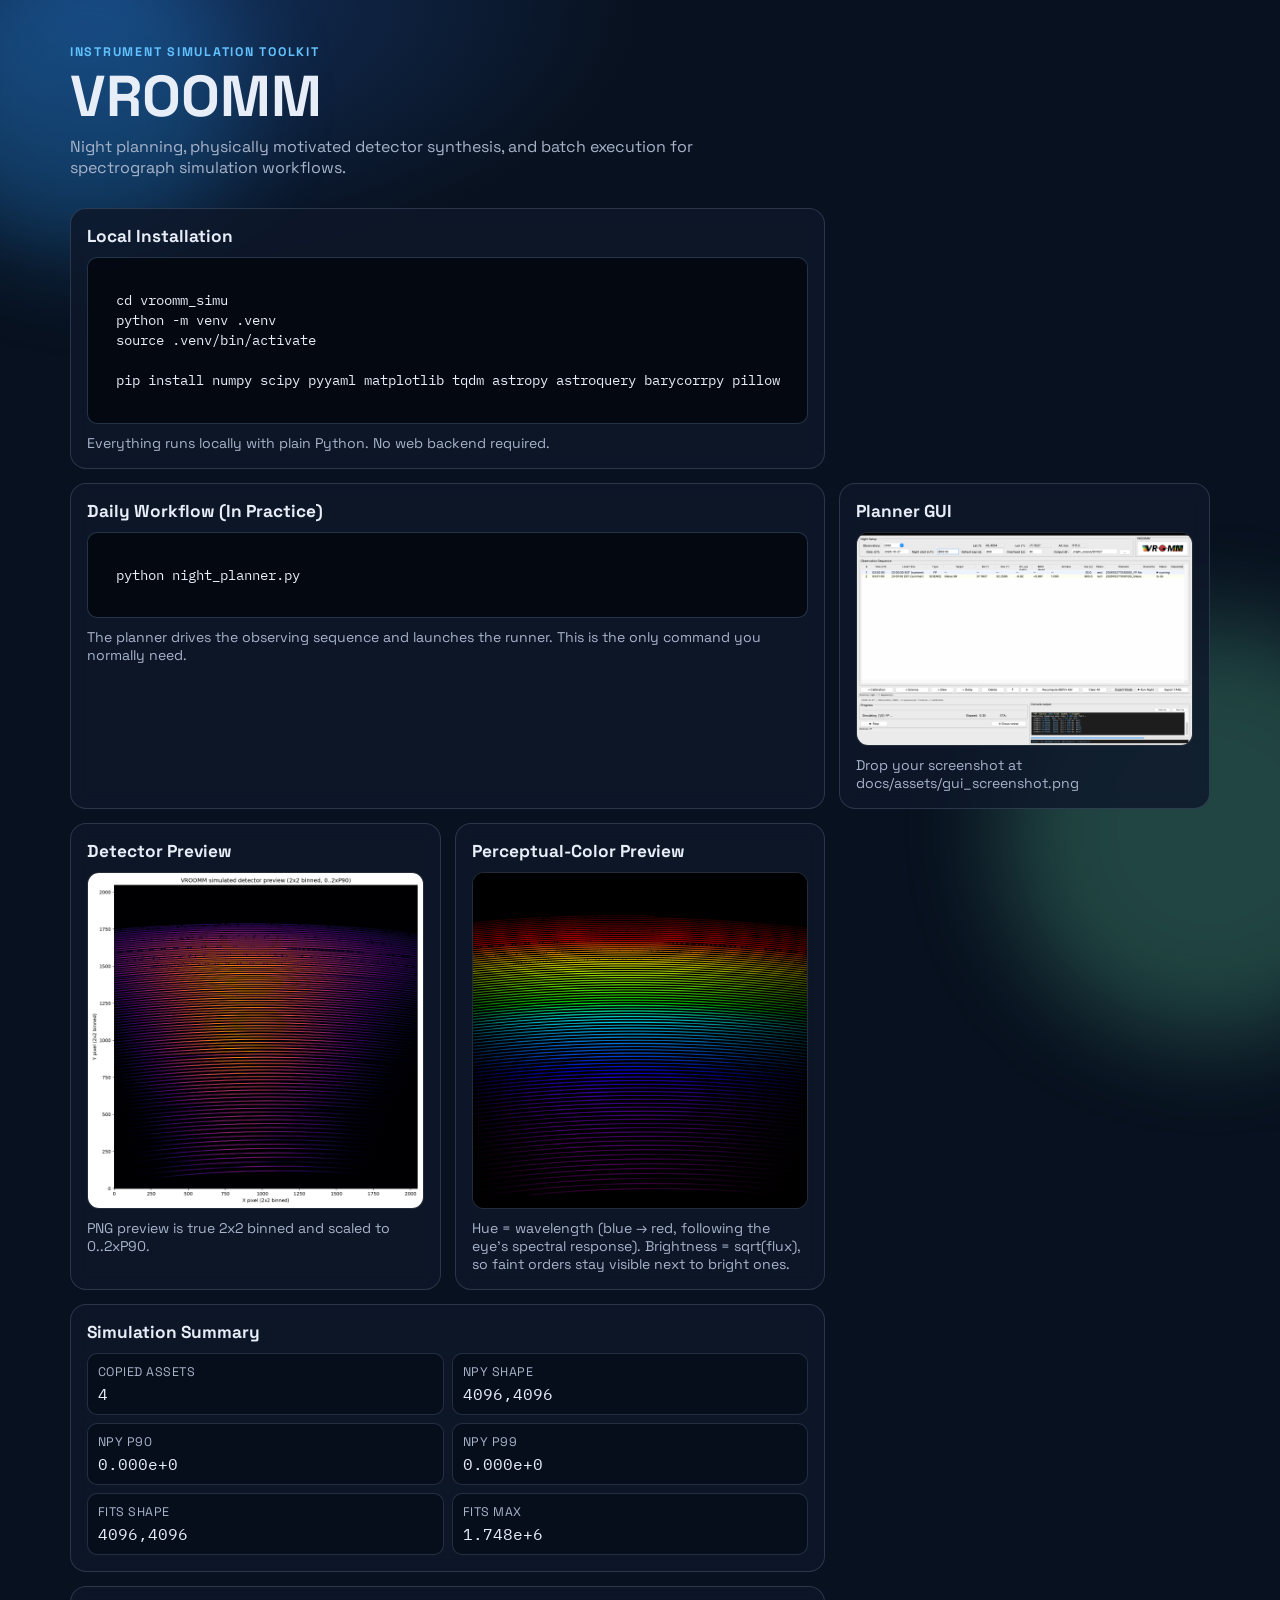
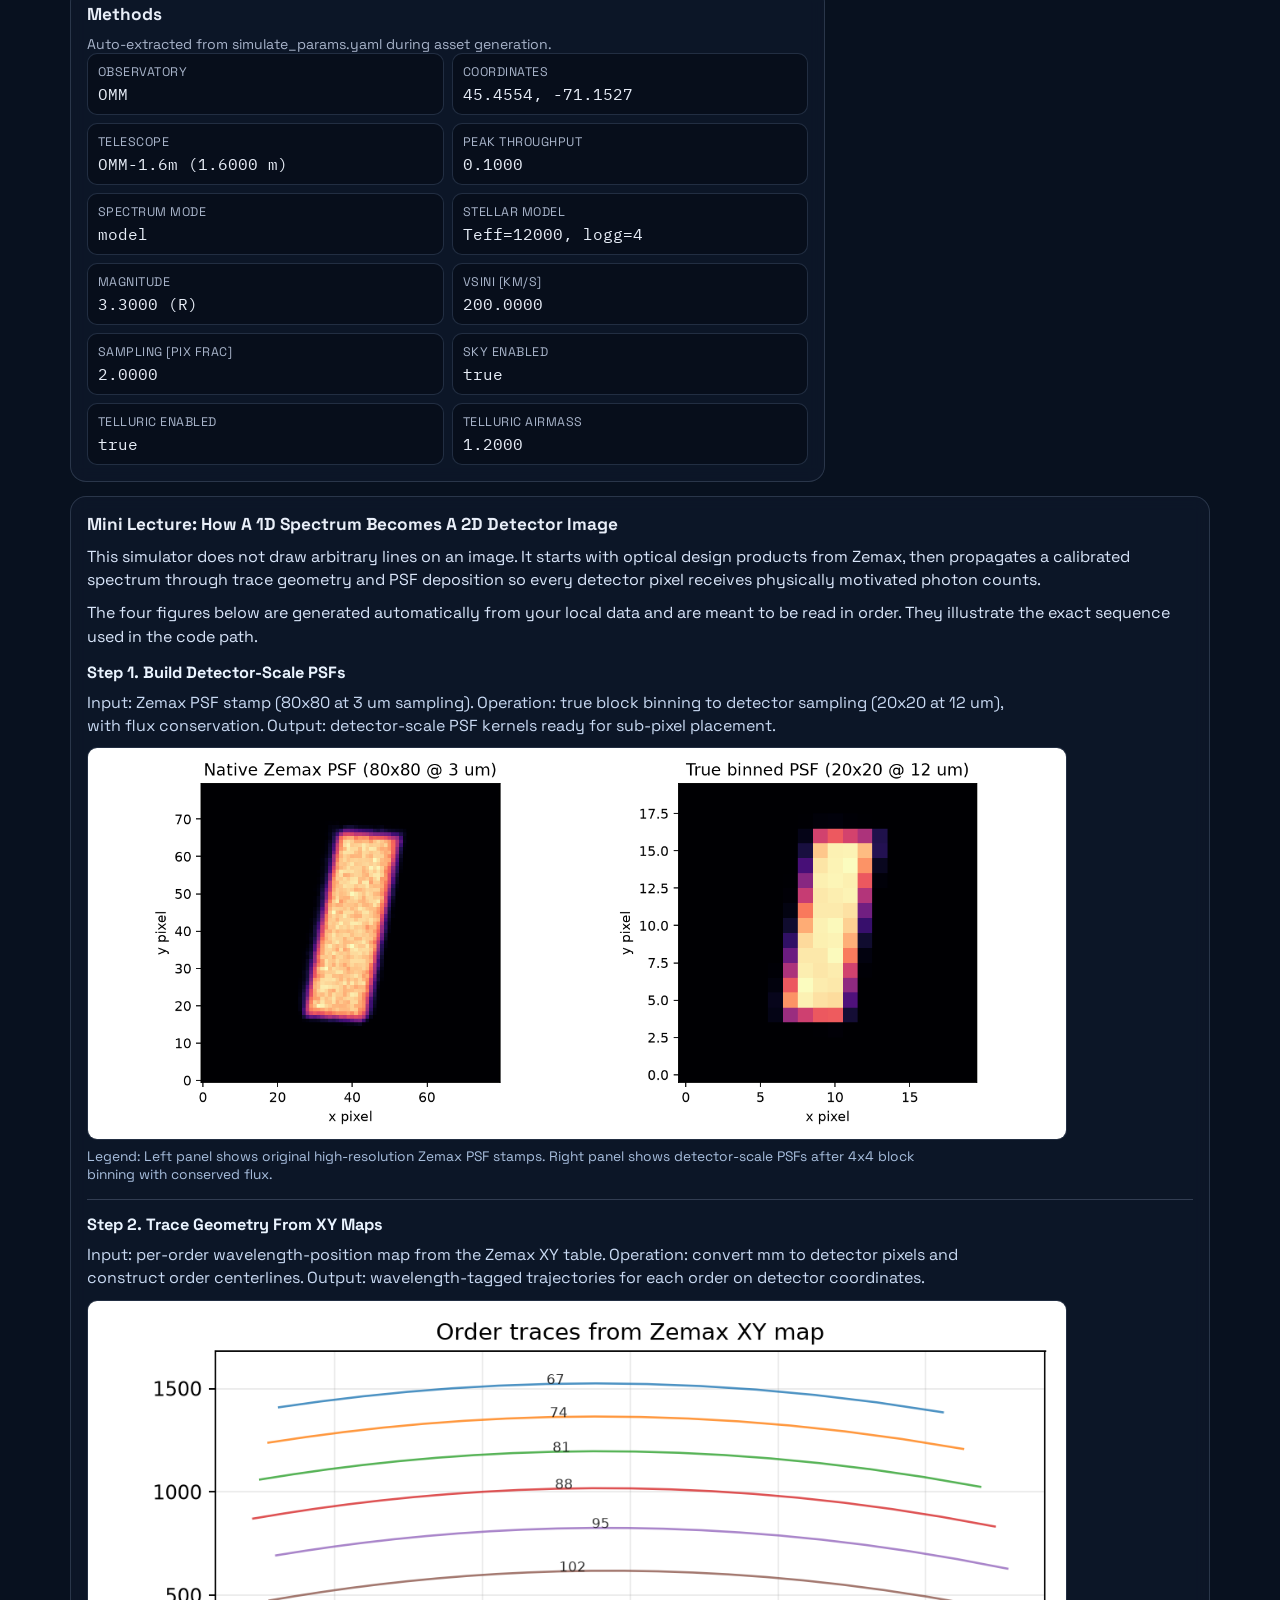
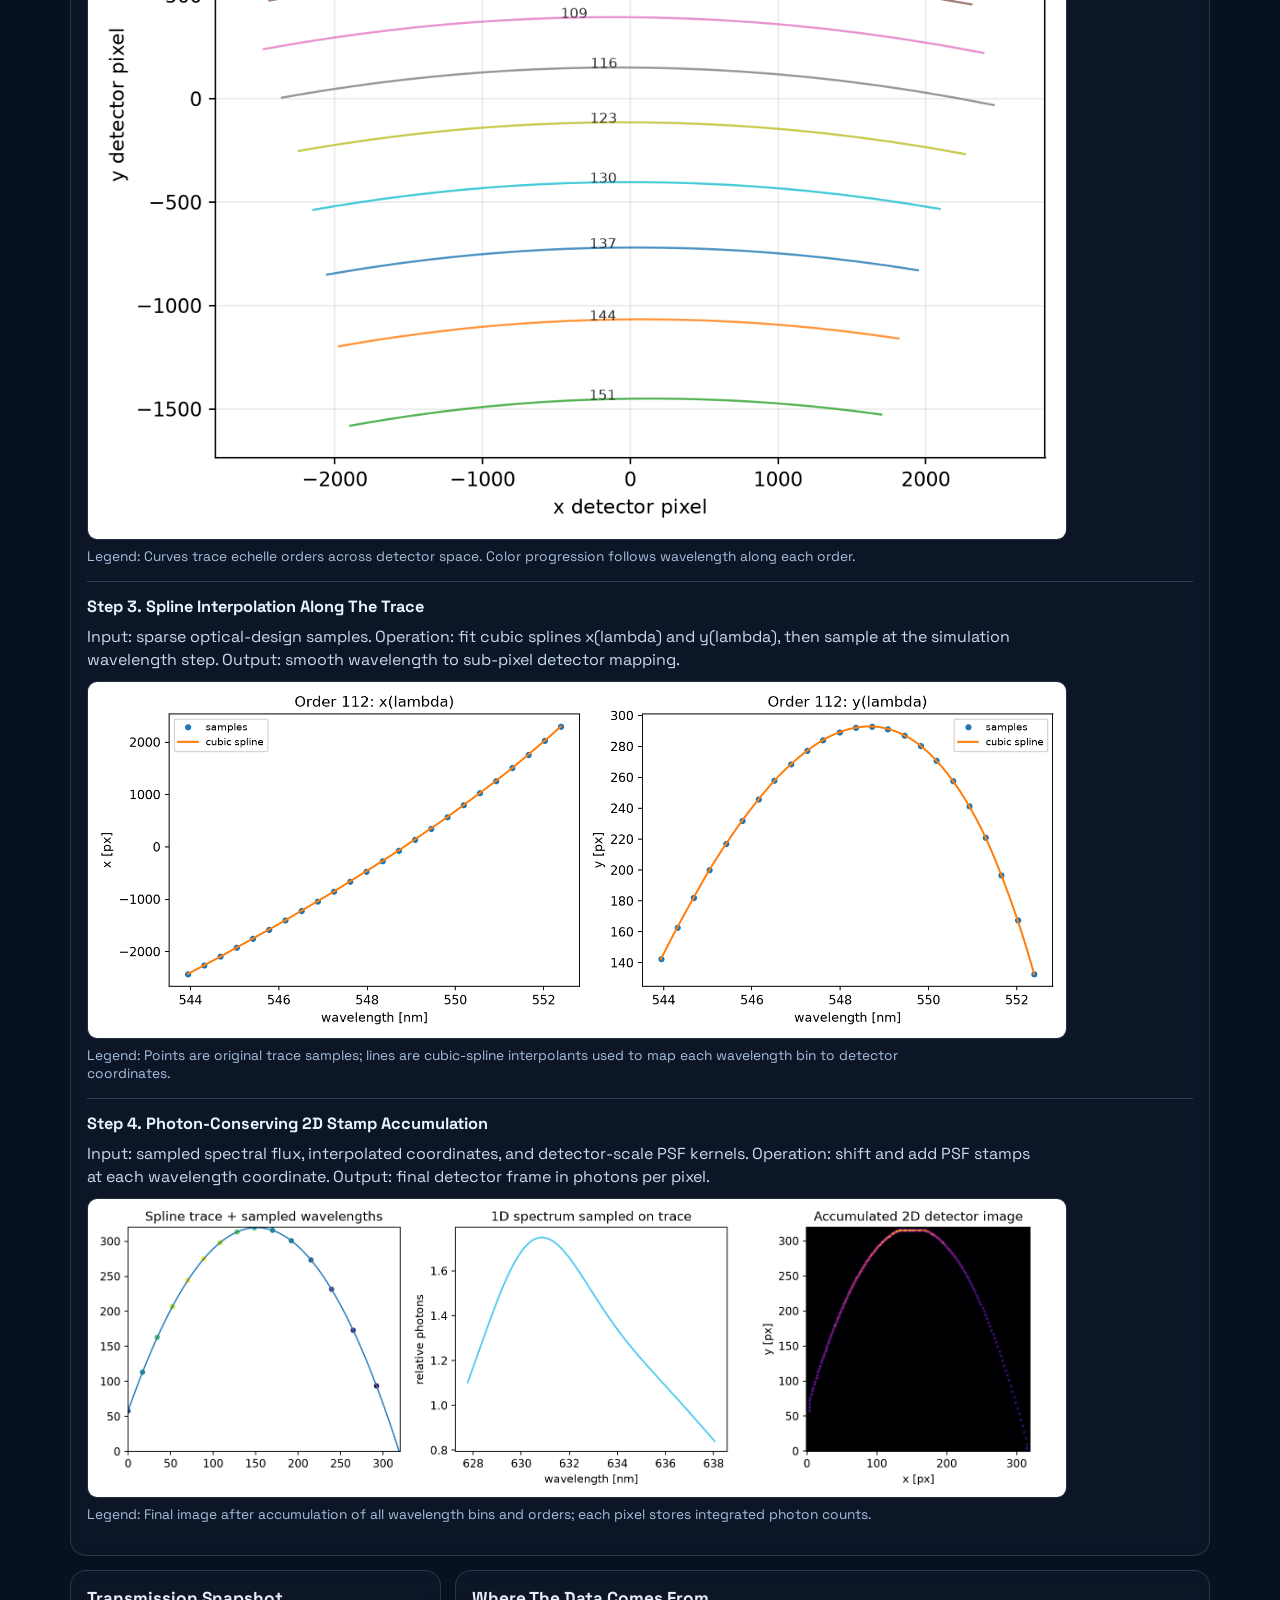
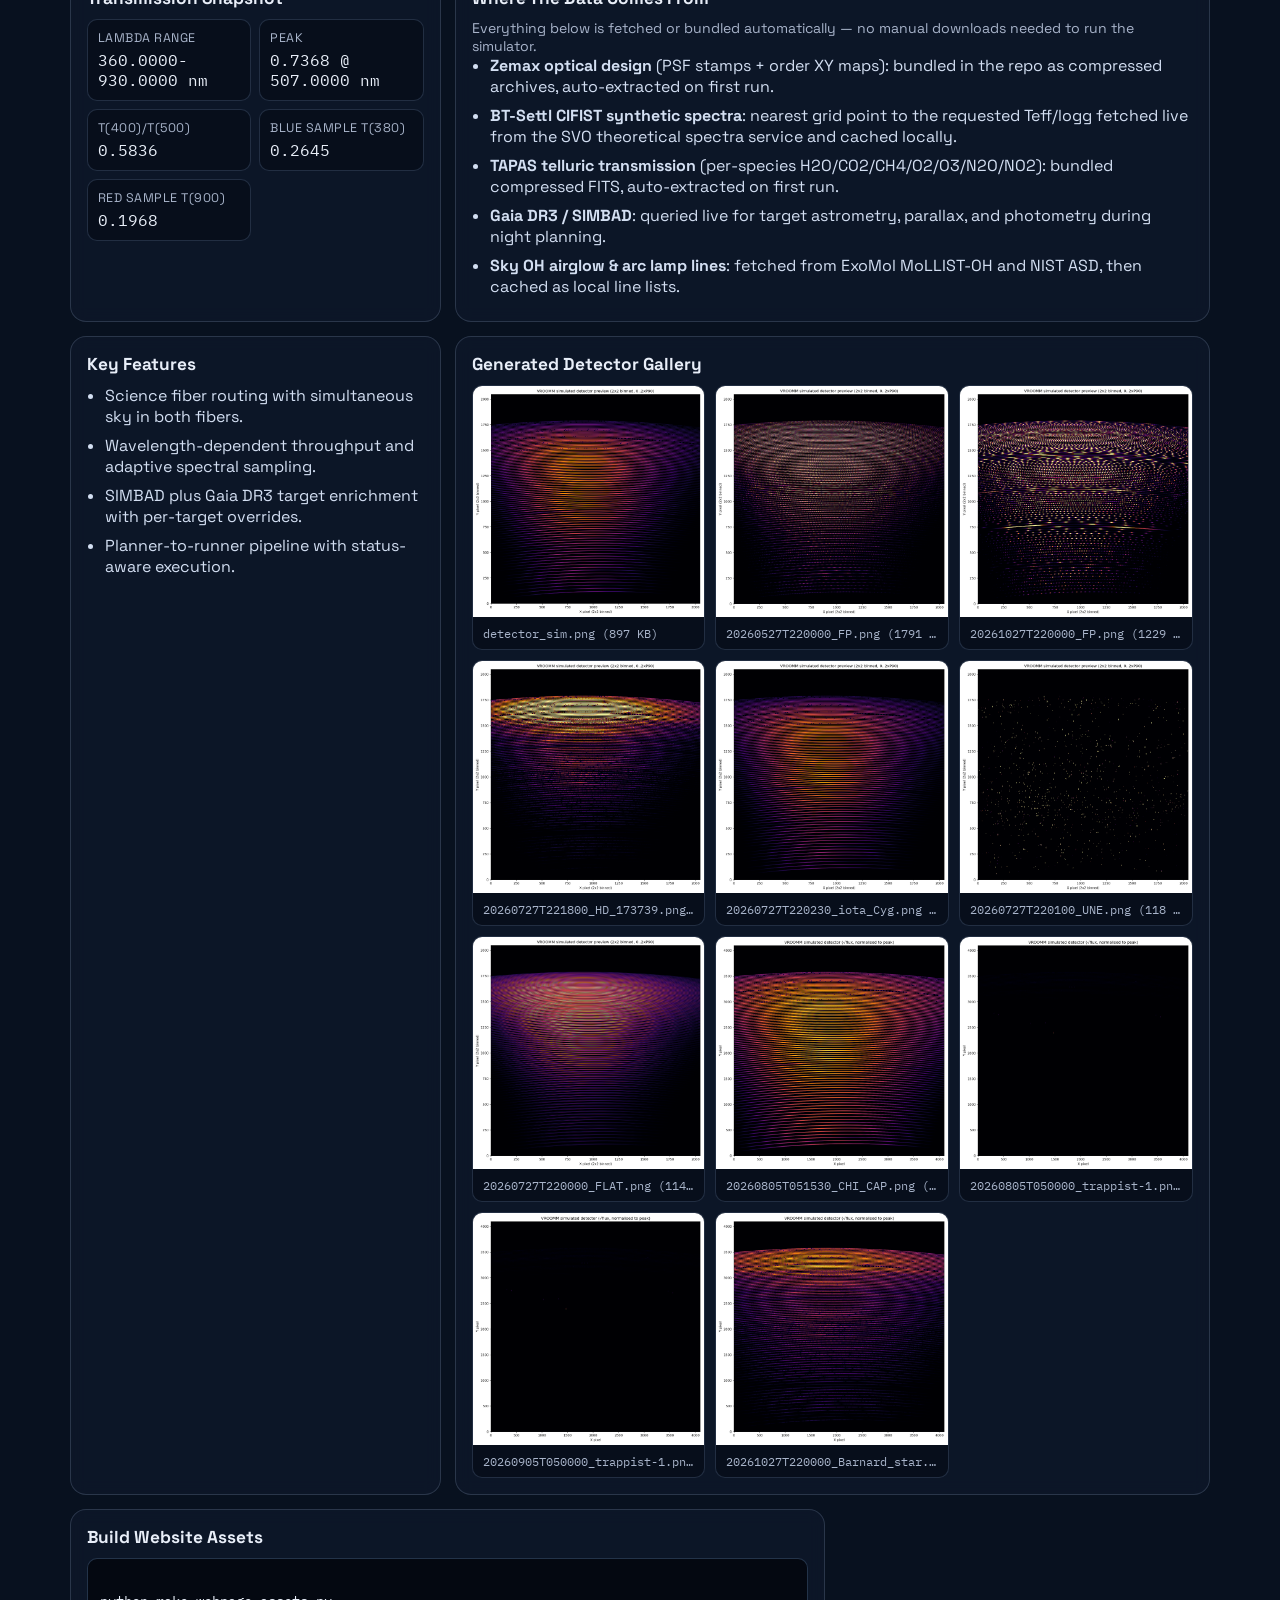
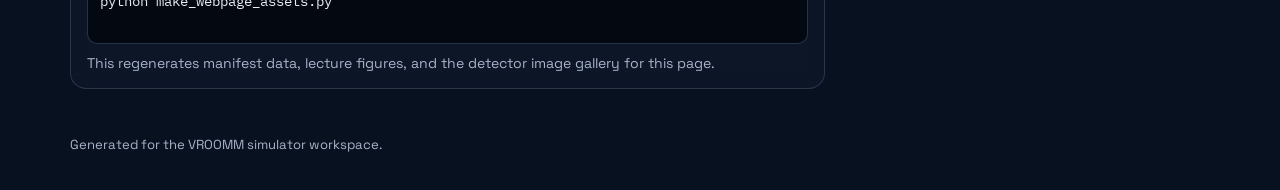
==== index.html @ 5b1d6315 "Build and publish the VROOMM website: color preview, data sources, cleanup - Add a "Perceptual-Color" ====
<!doctype html>
<html lang="en">
<head>
  <meta charset="utf-8" />
  <meta name="viewport" content="width=device-width, initial-scale=1" />
  <title>VROOMM Simulator Documentation</title>
  <link rel="preconnect" href="https://fonts.googleapis.com">
  <link rel="preconnect" href="https://fonts.gstatic.com" crossorigin>
  <link href="https://fonts.googleapis.com/css2?family=Space+Grotesk:wght@400;500;700&family=IBM+Plex+Mono:wght@400;500&display=swap" rel="stylesheet">
  <link rel="stylesheet" href="styles.css" />
</head>
<body>
  <div class="bg-orb orb-a"></div>
  <div class="bg-orb orb-b"></div>

  <header class="hero">
    <p class="eyebrow">Instrument Simulation Toolkit</p>
    <h1>VROOMM</h1>
    <p class="subtitle">Night planning, physically motivated detector synthesis, and batch execution for spectrograph simulation workflows.</p>
  </header>

  <main class="layout">
    <section class="card span-2">
    <h2>Local Installation</h2>
      <div class="codeblock">
  cd vroomm_simu
  python -m venv .venv
  source .venv/bin/activate

  pip install numpy scipy pyyaml matplotlib tqdm astropy astroquery barycorrpy pillow
      </div>
    <p class="hint">Everything runs locally with plain Python. No web backend required.</p>
      </section>

      <section class="card span-2">
    <h2>Daily Workflow (In Practice)</h2>
    <div class="codeblock">
  python night_planner.py
    </div>
    <p class="hint">The planner drives the observing sequence and launches the runner. This is the only command you normally need.</p>
    </section>

    <section class="card">
      <h2>Planner GUI</h2>
      <div class="image-frame">
        <img id="guiShot" src="assets/gui_screenshot.png" alt="Night planner screenshot" />
      </div>
      <p id="guiShotHint" class="hint">Drop your screenshot at docs/assets/gui_screenshot.png</p>
    </section>

    <section class="card">
      <h2>Detector Preview</h2>
      <div class="image-frame">
        <img id="detectorPreview" src="assets/detector_sim.png" alt="Detector preview" />
      </div>
      <p class="hint">PNG preview is true 2x2 binned and scaled to 0..2xP90.</p>
    </section>

    <section class="card">
      <h2>Perceptual-Color Preview</h2>
      <div class="image-frame">
        <img id="detectorColorPreview" src="assets/detector_sim.jpg" alt="Perceptual-color detector preview" />
      </div>
      <p class="hint">Hue = wavelength (blue &rarr; red, following the eye's spectral response). Brightness = sqrt(flux), so faint orders stay visible next to bright ones.</p>
    </section>

    <section class="card span-2">
      <h2>Simulation Summary</h2>
      <div id="statsGrid" class="stats-grid"></div>
    </section>

    <section class="card span-2">
      <h2>Methods</h2>
      <p class="hint">Auto-extracted from simulate_params.yaml during asset generation.</p>
      <div id="methodsGrid" class="stats-grid"></div>
    </section>

    <section class="card span-3">
      <h2>Mini Lecture: How A 1D Spectrum Becomes A 2D Detector Image</h2>
      <div class="lecture">
        <p>
          This simulator does not draw arbitrary lines on an image. It starts with optical design products from Zemax,
          then propagates a calibrated spectrum through trace geometry and PSF deposition so every detector pixel receives
          physically motivated photon counts.
        </p>
        <p>
          The four figures below are generated automatically from your local data and are meant to be read in order.
          They illustrate the exact sequence used in the code path.
        </p>
      </div>
      <div class="lecture-sections">
        <section class="lecture-section">
          <h3>Step 1. Build Detector-Scale PSFs</h3>
          <p>
            Input: Zemax PSF stamp (80x80 at 3 um sampling). Operation: true block binning to detector sampling
            (20x20 at 12 um), with flux conservation. Output: detector-scale PSF kernels ready for sub-pixel placement.
          </p>
          <figure class="lecture-figure">
            <img src="assets/lecture_psf_construction.png" alt="PSF construction" />
            <figcaption>
              Legend: Left panel shows original high-resolution Zemax PSF stamps. Right panel shows detector-scale PSFs
              after 4x4 block binning with conserved flux.
            </figcaption>
          </figure>
        </section>

        <section class="lecture-section">
          <h3>Step 2. Trace Geometry From XY Maps</h3>
          <p>
            Input: per-order wavelength-position map from the Zemax XY table. Operation: convert mm to detector pixels
            and construct order centerlines. Output: wavelength-tagged trajectories for each order on detector coordinates.
          </p>
          <figure class="lecture-figure">
            <img src="assets/lecture_trace_map.png" alt="Trace geometry" />
            <figcaption>
              Legend: Curves trace echelle orders across detector space. Color progression follows wavelength along each order.
            </figcaption>
          </figure>
        </section>

        <section class="lecture-section">
          <h3>Step 3. Spline Interpolation Along The Trace</h3>
          <p>
            Input: sparse optical-design samples. Operation: fit cubic splines x(lambda) and y(lambda), then sample at the
            simulation wavelength step. Output: smooth wavelength to sub-pixel detector mapping.
          </p>
          <figure class="lecture-figure">
            <img src="assets/lecture_spline_sampling.png" alt="Spline interpolation" />
            <figcaption>
              Legend: Points are original trace samples; lines are cubic-spline interpolants used to map each wavelength bin
              to detector coordinates.
            </figcaption>
          </figure>
        </section>

        <section class="lecture-section">
          <h3>Step 4. Photon-Conserving 2D Stamp Accumulation</h3>
          <p>
            Input: sampled spectral flux, interpolated coordinates, and detector-scale PSF kernels. Operation: shift and add
            PSF stamps at each wavelength coordinate. Output: final detector frame in photons per pixel.
          </p>
          <figure class="lecture-figure">
            <img src="assets/lecture_image_assembly.png" alt="2D image assembly" />
            <figcaption>
              Legend: Final image after accumulation of all wavelength bins and orders; each pixel stores integrated photon counts.
            </figcaption>
          </figure>
        </section>
      </div>
    </section>

    <section class="card">
      <h2>Transmission Snapshot</h2>
      <div id="transmissionSummary" class="stats-grid"></div>
    </section>

    <section class="card span-2">
      <h2>Where The Data Comes From</h2>
      <p class="hint">Everything below is fetched or bundled automatically &mdash; no manual downloads needed to run the simulator.</p>
      <ul class="feature-list">
        <li><strong>Zemax optical design</strong> (PSF stamps + order XY maps): bundled in the repo as compressed archives, auto-extracted on first run.</li>
        <li><strong>BT-Settl CIFIST synthetic spectra</strong>: nearest grid point to the requested Teff/logg fetched live from the SVO theoretical spectra service and cached locally.</li>
        <li><strong>TAPAS telluric transmission</strong> (per-species H2O/CO2/CH4/O2/O3/N2O/NO2): bundled compressed FITS, auto-extracted on first run.</li>
        <li><strong>Gaia DR3 / SIMBAD</strong>: queried live for target astrometry, parallax, and photometry during night planning.</li>
        <li><strong>Sky OH airglow &amp; arc lamp lines</strong>: fetched from ExoMol MoLLIST-OH and NIST ASD, then cached as local line lists.</li>
      </ul>
    </section>

    <section class="card">
      <h2>Key Features</h2>
      <ul class="feature-list">
        <li>Science fiber routing with simultaneous sky in both fibers.</li>
        <li>Wavelength-dependent throughput and adaptive spectral sampling.</li>
        <li>SIMBAD plus Gaia DR3 target enrichment with per-target overrides.</li>
        <li>Planner-to-runner pipeline with status-aware execution.</li>
      </ul>
    </section>

    <section class="card span-2">
      <h2>Generated Detector Gallery</h2>
      <div id="galleryGrid" class="gallery-grid"></div>
    </section>

    <section class="card span-2">
      <h2>Build Website Assets</h2>
      <div class="codeblock">
python make_webpage_assets.py
      </div>
      <p class="hint">This regenerates manifest data, lecture figures, and the detector image gallery for this page.</p>
    </section>
  </main>

  <footer class="footer">
    <p>Generated for the VROOMM simulator workspace.</p>
  </footer>

  <script src="assets/manifest.js"></script>
  <script src="app.js"></script>
</body>
</html>
---- styles.css ----
:root {
  --bg: #08111f;
  --bg2: #111f36;
  --card: rgba(14, 24, 42, 0.82);
  --text: #e8eef8;
  --muted: #a8b4ca;
  --accent: #62c2ff;
  --line: rgba(200, 220, 255, 0.16);
}

* {
  box-sizing: border-box;
}

body {
  margin: 0;
  color: var(--text);
  background: radial-gradient(1200px 600px at 8% 0%, #14325f 0%, var(--bg) 45%),
              linear-gradient(160deg, #0a1424 0%, var(--bg2) 100%);
  font-family: "Space Grotesk", sans-serif;
  min-height: 100vh;
  overflow-x: hidden;
}

.bg-orb {
  position: fixed;
  border-radius: 999px;
  filter: blur(50px);
  opacity: 0.25;
  z-index: -1;
}

.orb-a {
  width: 320px;
  height: 320px;
  background: #26a1ff;
  top: -60px;
  left: -80px;
}

.orb-b {
  width: 420px;
  height: 420px;
  background: #6ce2ad;
  right: -140px;
  bottom: -140px;
}

.hero {
  max-width: 1180px;
  margin: 0 auto;
  padding: 44px 20px 22px;
}

.eyebrow {
  margin: 0;
  color: var(--accent);
  text-transform: uppercase;
  letter-spacing: 0.14em;
  font-size: 0.78rem;
  font-weight: 700;
}

h1 {
  margin: 8px 0 10px;
  font-size: clamp(2.2rem, 4.5vw, 4rem);
  line-height: 1;
}

.subtitle {
  margin: 0;
  max-width: 70ch;
  color: var(--muted);
  font-size: 1rem;
}

.layout {
  max-width: 1180px;
  margin: 0 auto;
  padding: 8px 20px 28px;
  display: grid;
  grid-template-columns: repeat(3, minmax(0, 1fr));
  gap: 14px;
}

.card {
  background: var(--card);
  border: 1px solid var(--line);
  border-radius: 16px;
  padding: 16px;
  backdrop-filter: blur(8px);
}

.span-2 {
  grid-column: span 2;
}

h2 {
  margin: 0 0 10px;
  font-size: 1.08rem;
}

.codeblock {
  margin: 0;
  padding: 12px;
  border-radius: 10px;
  background: rgba(4, 8, 16, 0.9);
  border: 1px solid rgba(130, 180, 240, 0.25);
  font-family: "IBM Plex Mono", monospace;
  font-size: 0.87rem;
  line-height: 1.45;
  white-space: pre;
  overflow-x: auto;
}

.image-frame {
  border-radius: 12px;
  border: 1px solid var(--line);
  background: rgba(3, 8, 15, 0.8);
  overflow: hidden;
}

img {
  display: block;
  width: 100%;
  height: auto;
}

.hint {
  margin: 10px 0 0;
  color: var(--muted);
  font-size: 0.88rem;
}

.stats-grid {
  display: grid;
  grid-template-columns: repeat(2, minmax(0, 1fr));
  gap: 8px;
}

.stat {
  border: 1px solid rgba(143, 176, 220, 0.2);
  border-radius: 10px;
  padding: 10px;
  background: rgba(6, 13, 24, 0.72);
}

.stat .label {
  color: var(--muted);
  font-size: 0.78rem;
  margin-bottom: 4px;
  letter-spacing: 0.04em;
  text-transform: uppercase;
}

.stat .value {
  font-size: 0.98rem;
  font-family: "IBM Plex Mono", monospace;
}

.feature-list {
  margin: 0;
  padding-left: 18px;
}

.feature-list li {
  margin: 0 0 8px;
  color: #d3dff2;
}

.span-3 {
  grid-column: span 3;
}

.lecture {
  color: #d9e6fa;
  line-height: 1.45;
  margin-bottom: 12px;
}

.lecture p {
  margin: 0 0 10px;
}

.lecture-sections {
  display: block;
}

.lecture-section {
  padding: 14px 0 16px;
  border-top: 1px solid rgba(200, 220, 255, 0.2);
}

.lecture-section:first-child {
  border-top: none;
  padding-top: 2px;
}

.lecture-section h3 {
  margin: 0 0 8px;
  color: #eaf4ff;
  font-size: 1.02rem;
}

.lecture-section p {
  margin: 0 0 10px;
  color: #c9daf3;
  line-height: 1.45;
  max-width: 95ch;
}

.lecture-figure {
  margin: 0;
}

.lecture-figure img {
  display: block;
  width: min(100%, 980px);
  height: auto;
  border-radius: 10px;
  border: 1px solid rgba(143, 176, 220, 0.2);
  background: rgba(6, 13, 24, 0.72);
}

.lecture-figure figcaption {
  margin-top: 7px;
  color: #a9c0df;
  font-size: 0.86rem;
  max-width: 95ch;
}

.gallery-grid {
  display: grid;
  grid-template-columns: repeat(3, minmax(0, 1fr));
  gap: 10px;
}

.gallery-item {
  margin: 0;
  border: 1px solid rgba(143, 176, 220, 0.2);
  border-radius: 10px;
  overflow: hidden;
  background: rgba(6, 13, 24, 0.72);
}

.gallery-item img {
  width: 100%;
  aspect-ratio: 1 / 1;
  object-fit: cover;
  display: block;
}

.gallery-item figcaption {
  padding: 8px 10px;
  font-size: 0.78rem;
  color: var(--muted);
  font-family: "IBM Plex Mono", monospace;
  white-space: nowrap;
  overflow: hidden;
  text-overflow: ellipsis;
}

.footer {
  max-width: 1180px;
  margin: 0 auto;
  padding: 6px 20px 24px;
  color: var(--muted);
  font-size: 0.82rem;
}

@media (max-width: 980px) {
  .layout {
    grid-template-columns: 1fr 1fr;
  }

  .span-2 {
    grid-column: span 2;
  }

  .span-3 {
    grid-column: span 2;
  }
}

@media (max-width: 720px) {
  .layout {
    grid-template-columns: 1fr;
  }

  .span-2 {
    grid-column: span 1;
  }

  .span-3 {
    grid-column: span 1;
  }

  .stats-grid {
    grid-template-columns: 1fr;
  }

  .gallery-grid {
    grid-template-columns: 1fr;
  }

  .lecture-figure img {
    width: 100%;
  }
}
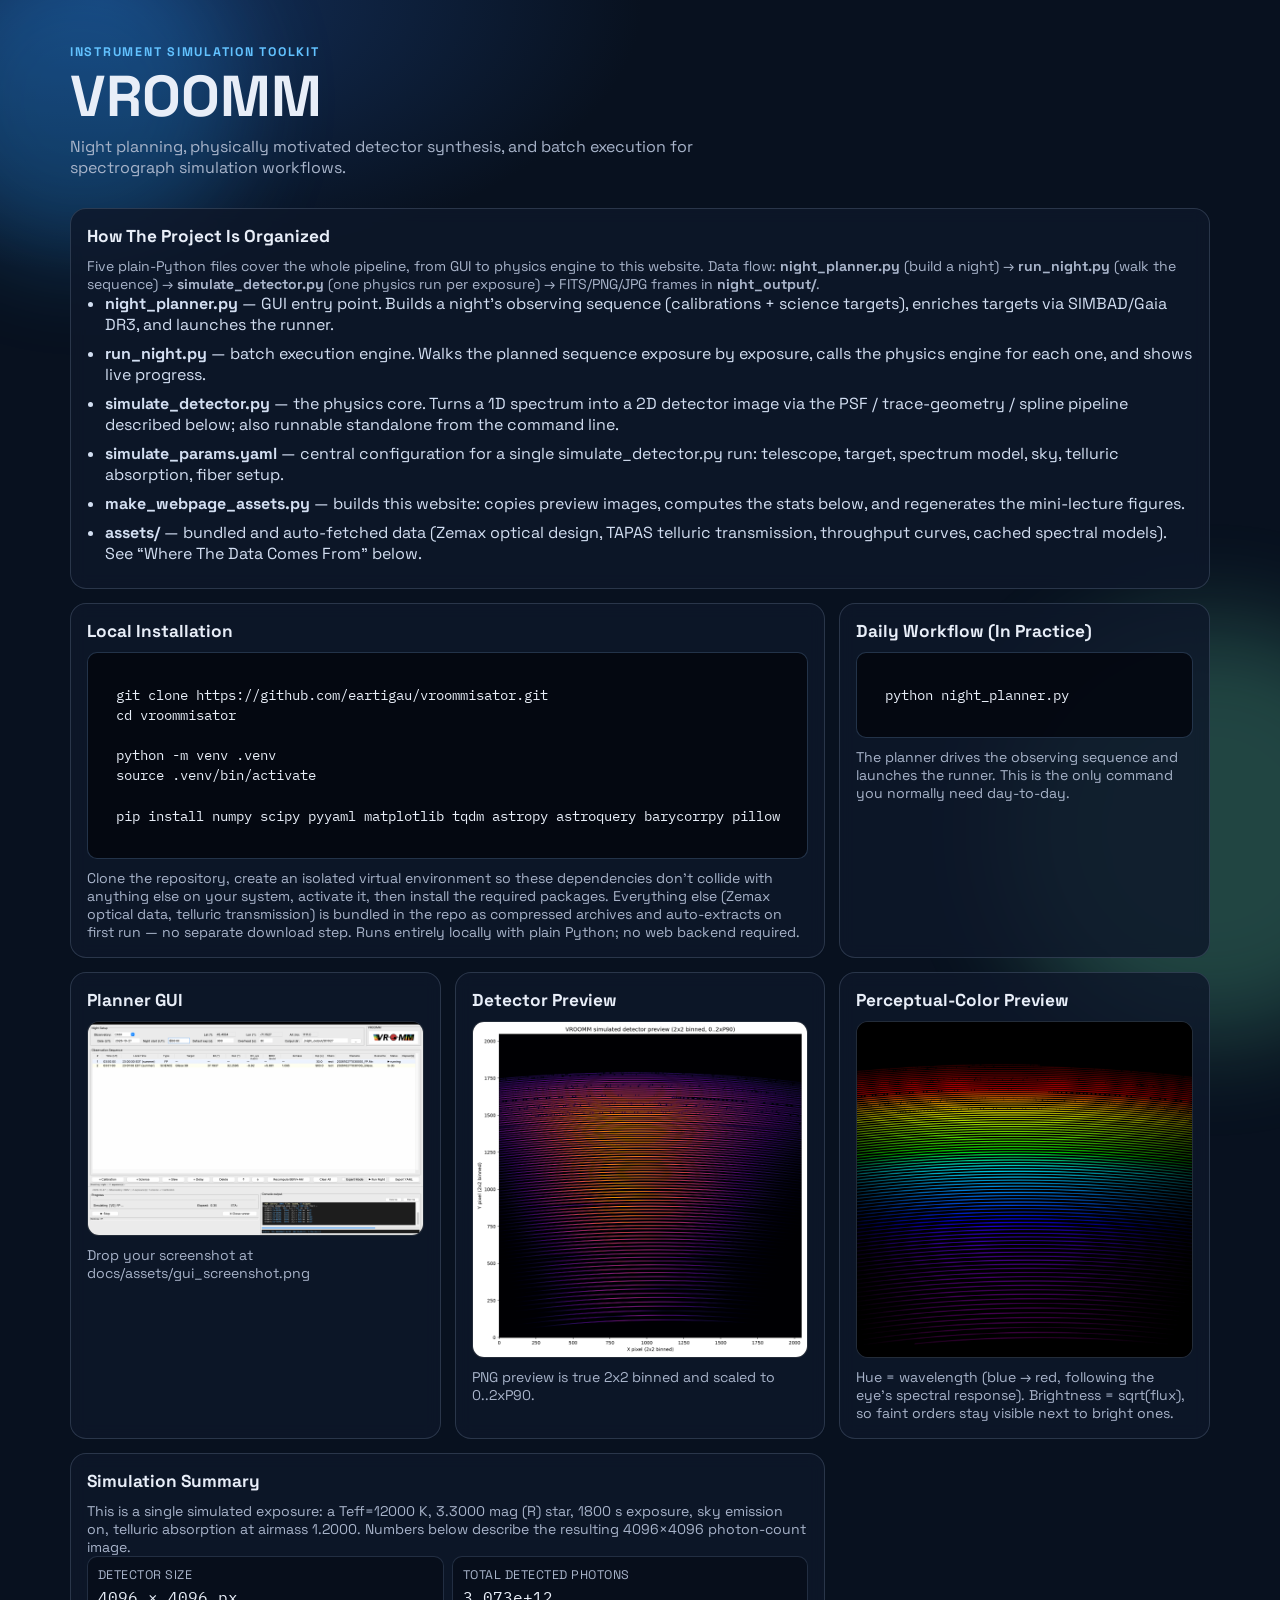
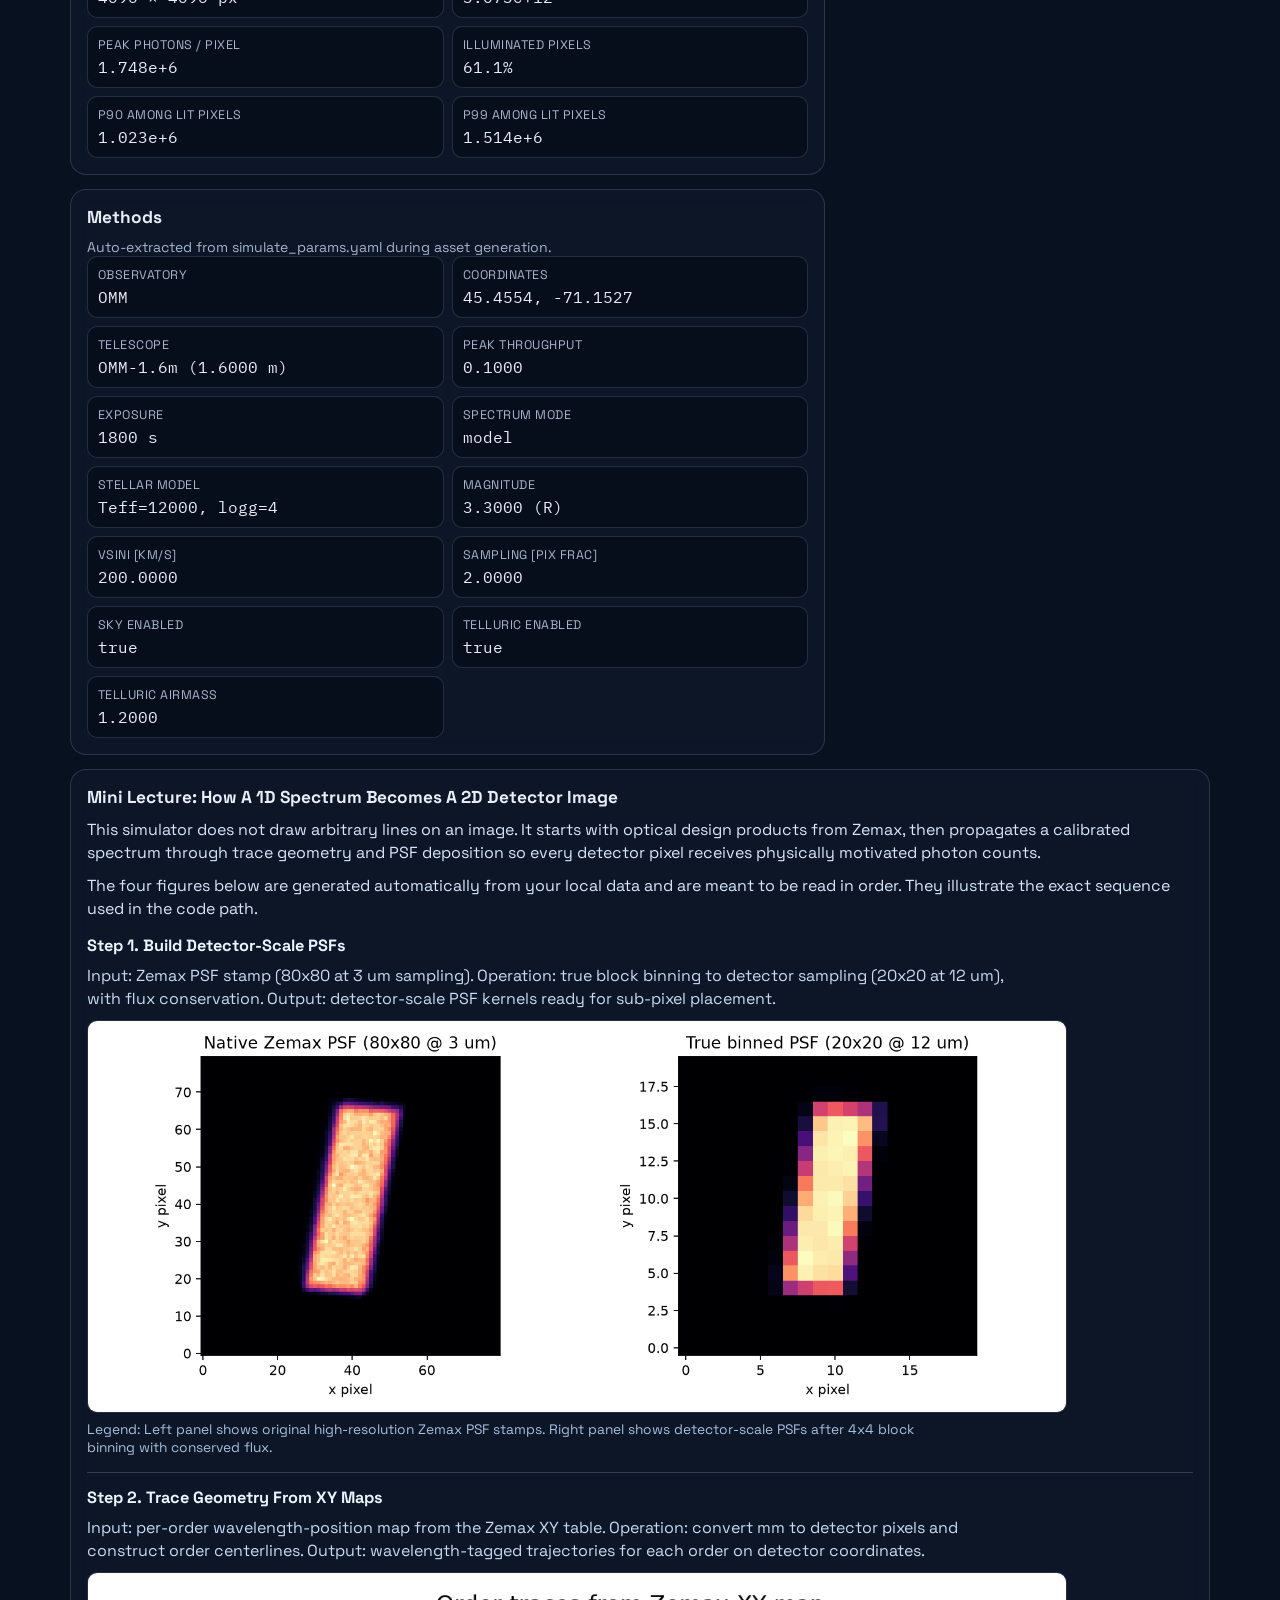
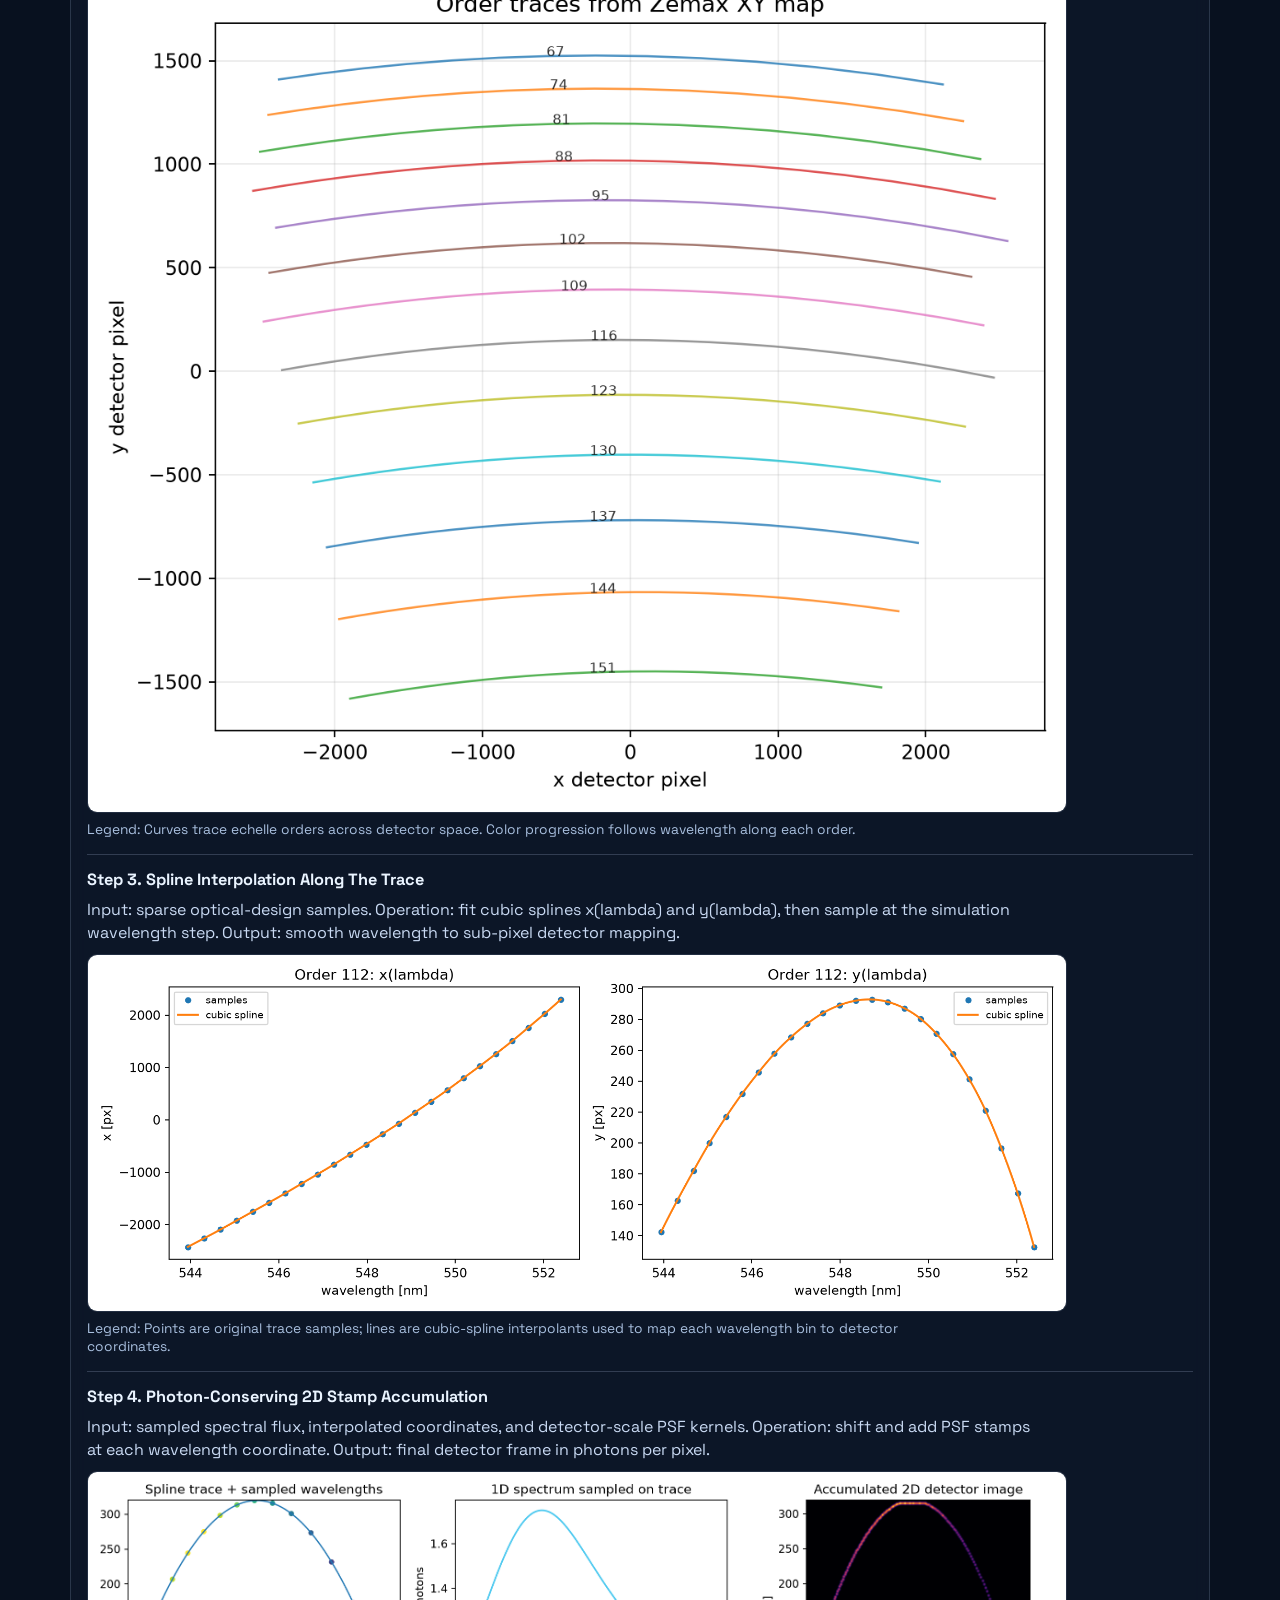
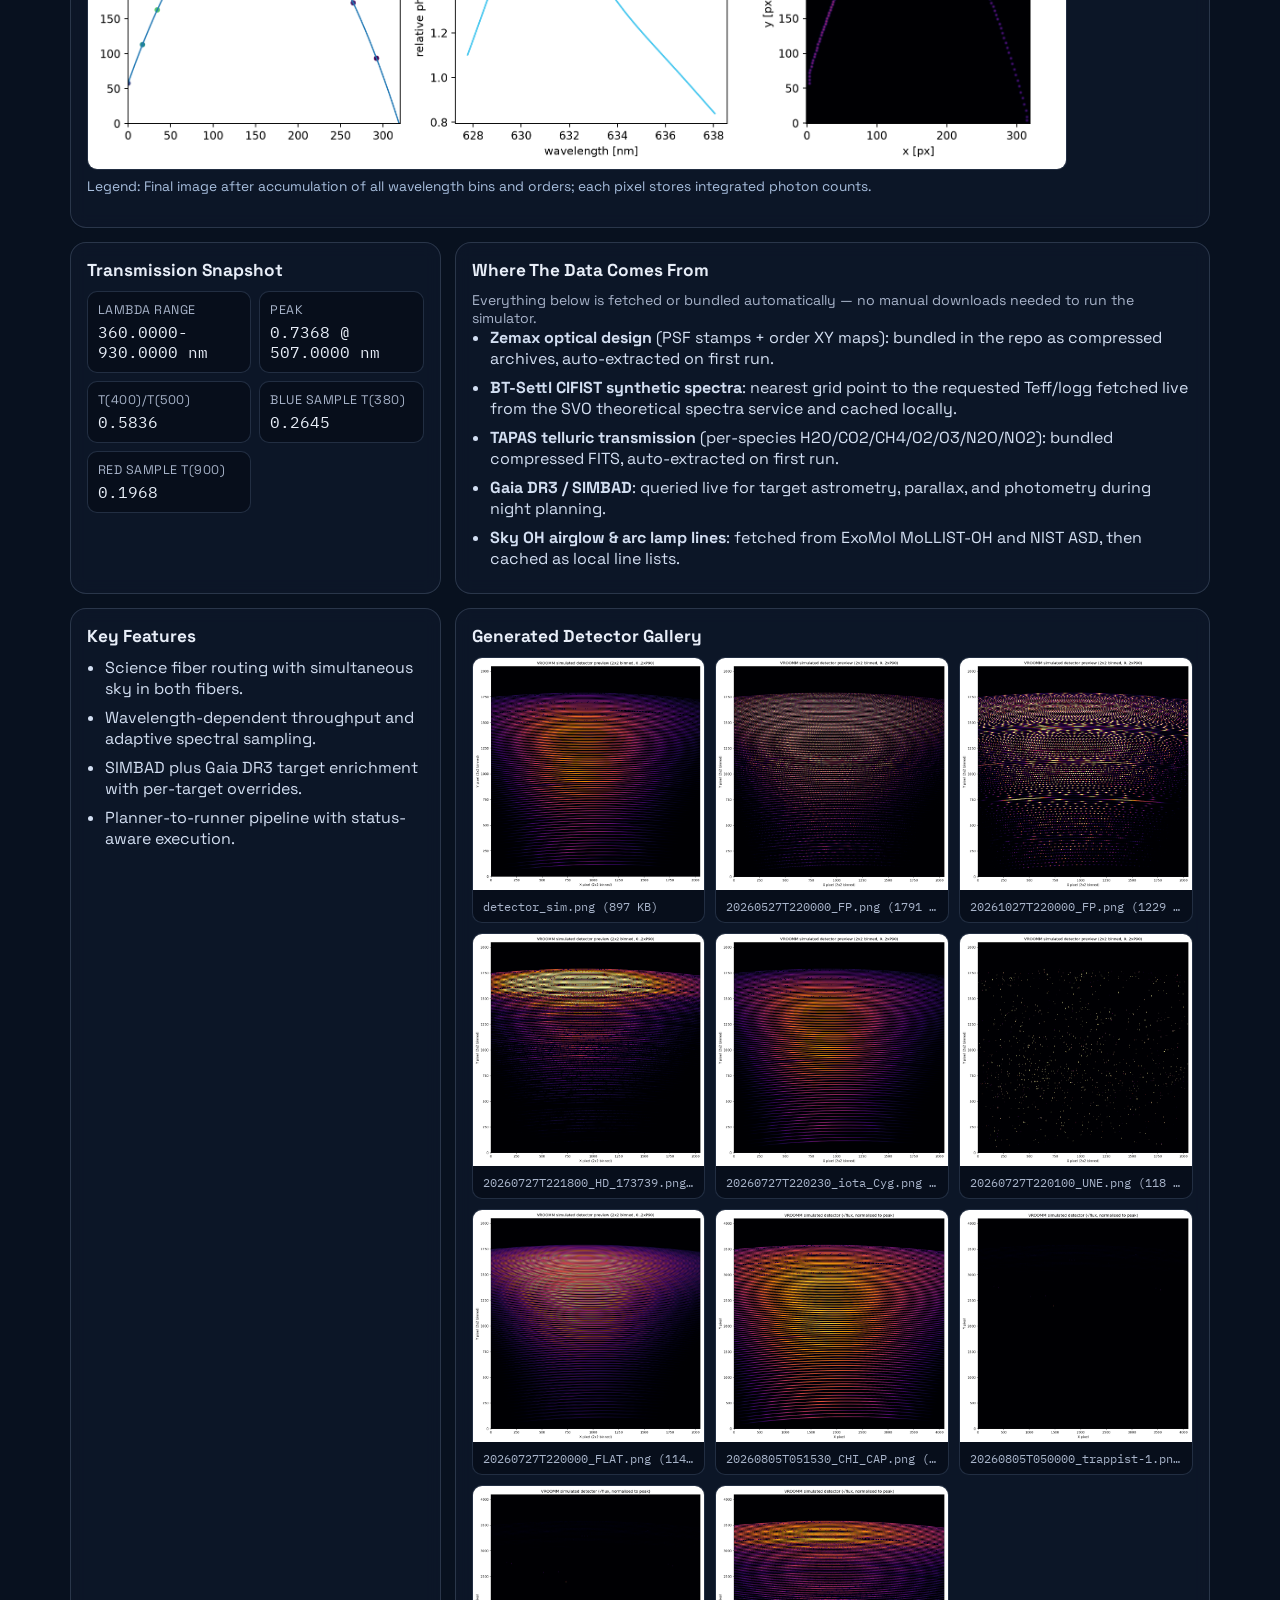
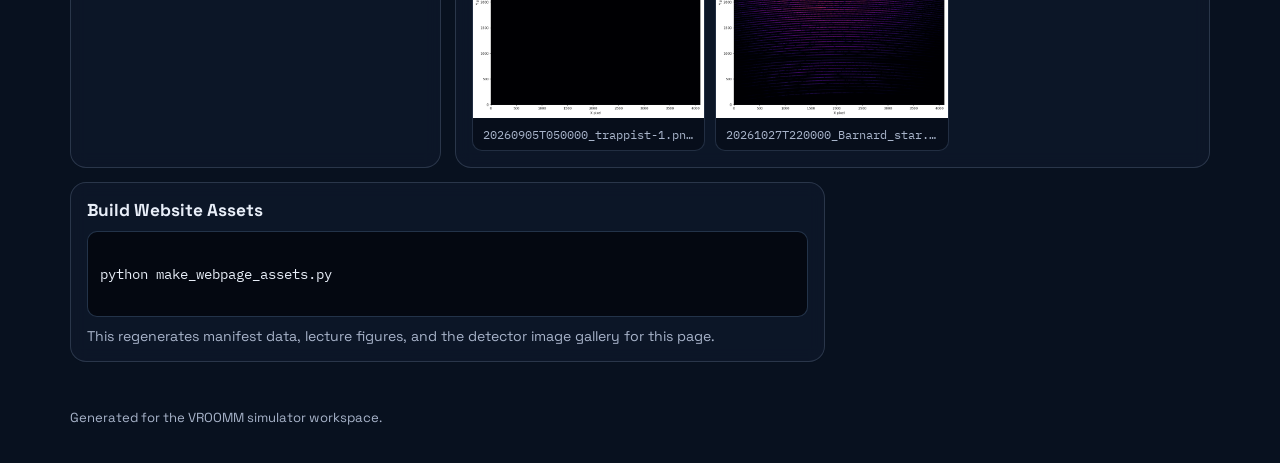
==== commit d6b2a7a0: "Add project architecture overview, fix install instructions, richer stats - New "How The Project Is " ====
--- a/index.html
+++ b/index.html
@@ -20,24 +20,49 @@
   </header>
 
   <main class="layout">
+    <section class="card span-3">
+      <h2>How The Project Is Organized</h2>
+      <p class="hint">
+        Five plain-Python files cover the whole pipeline, from GUI to physics engine to this website.
+        Data flow: <strong>night_planner.py</strong> (build a night) &rarr; <strong>run_night.py</strong>
+        (walk the sequence) &rarr; <strong>simulate_detector.py</strong> (one physics run per exposure)
+        &rarr; FITS/PNG/JPG frames in <strong>night_output/</strong>.
+      </p>
+      <ul class="feature-list">
+        <li><strong>night_planner.py</strong> &mdash; GUI entry point. Builds a night's observing sequence (calibrations + science targets), enriches targets via SIMBAD/Gaia DR3, and launches the runner.</li>
+        <li><strong>run_night.py</strong> &mdash; batch execution engine. Walks the planned sequence exposure by exposure, calls the physics engine for each one, and shows live progress.</li>
+        <li><strong>simulate_detector.py</strong> &mdash; the physics core. Turns a 1D spectrum into a 2D detector image via the PSF / trace-geometry / spline pipeline described below; also runnable standalone from the command line.</li>
+        <li><strong>simulate_params.yaml</strong> &mdash; central configuration for a single simulate_detector.py run: telescope, target, spectrum model, sky, telluric absorption, fiber setup.</li>
+        <li><strong>make_webpage_assets.py</strong> &mdash; builds this website: copies preview images, computes the stats below, and regenerates the mini-lecture figures.</li>
+        <li><strong>assets/</strong> &mdash; bundled and auto-fetched data (Zemax optical design, TAPAS telluric transmission, throughput curves, cached spectral models). See &ldquo;Where The Data Comes From&rdquo; below.</li>
+      </ul>
+    </section>
+
     <section class="card span-2">
     <h2>Local Installation</h2>
       <div class="codeblock">
-  cd vroomm_simu
+  git clone https://github.com/eartigau/vroommisator.git
+  cd vroommisator
+
   python -m venv .venv
   source .venv/bin/activate
 
   pip install numpy scipy pyyaml matplotlib tqdm astropy astroquery barycorrpy pillow
       </div>
-    <p class="hint">Everything runs locally with plain Python. No web backend required.</p>
+    <p class="hint">
+      Clone the repository, create an isolated virtual environment so these dependencies don't collide with
+      anything else on your system, activate it, then install the required packages. Everything else (Zemax
+      optical data, telluric transmission) is bundled in the repo as compressed archives and auto-extracts on
+      first run &mdash; no separate download step. Runs entirely locally with plain Python; no web backend required.
+    </p>
       </section>
 
-      <section class="card span-2">
+      <section class="card">
     <h2>Daily Workflow (In Practice)</h2>
     <div class="codeblock">
   python night_planner.py
     </div>
-    <p class="hint">The planner drives the observing sequence and launches the runner. This is the only command you normally need.</p>
+    <p class="hint">The planner drives the observing sequence and launches the runner. This is the only command you normally need day-to-day.</p>
     </section>
 
     <section class="card">
@@ -66,6 +91,7 @@
 
     <section class="card span-2">
       <h2>Simulation Summary</h2>
+      <p id="statsIntro" class="hint"></p>
       <div id="statsGrid" class="stats-grid"></div>
     </section>
 
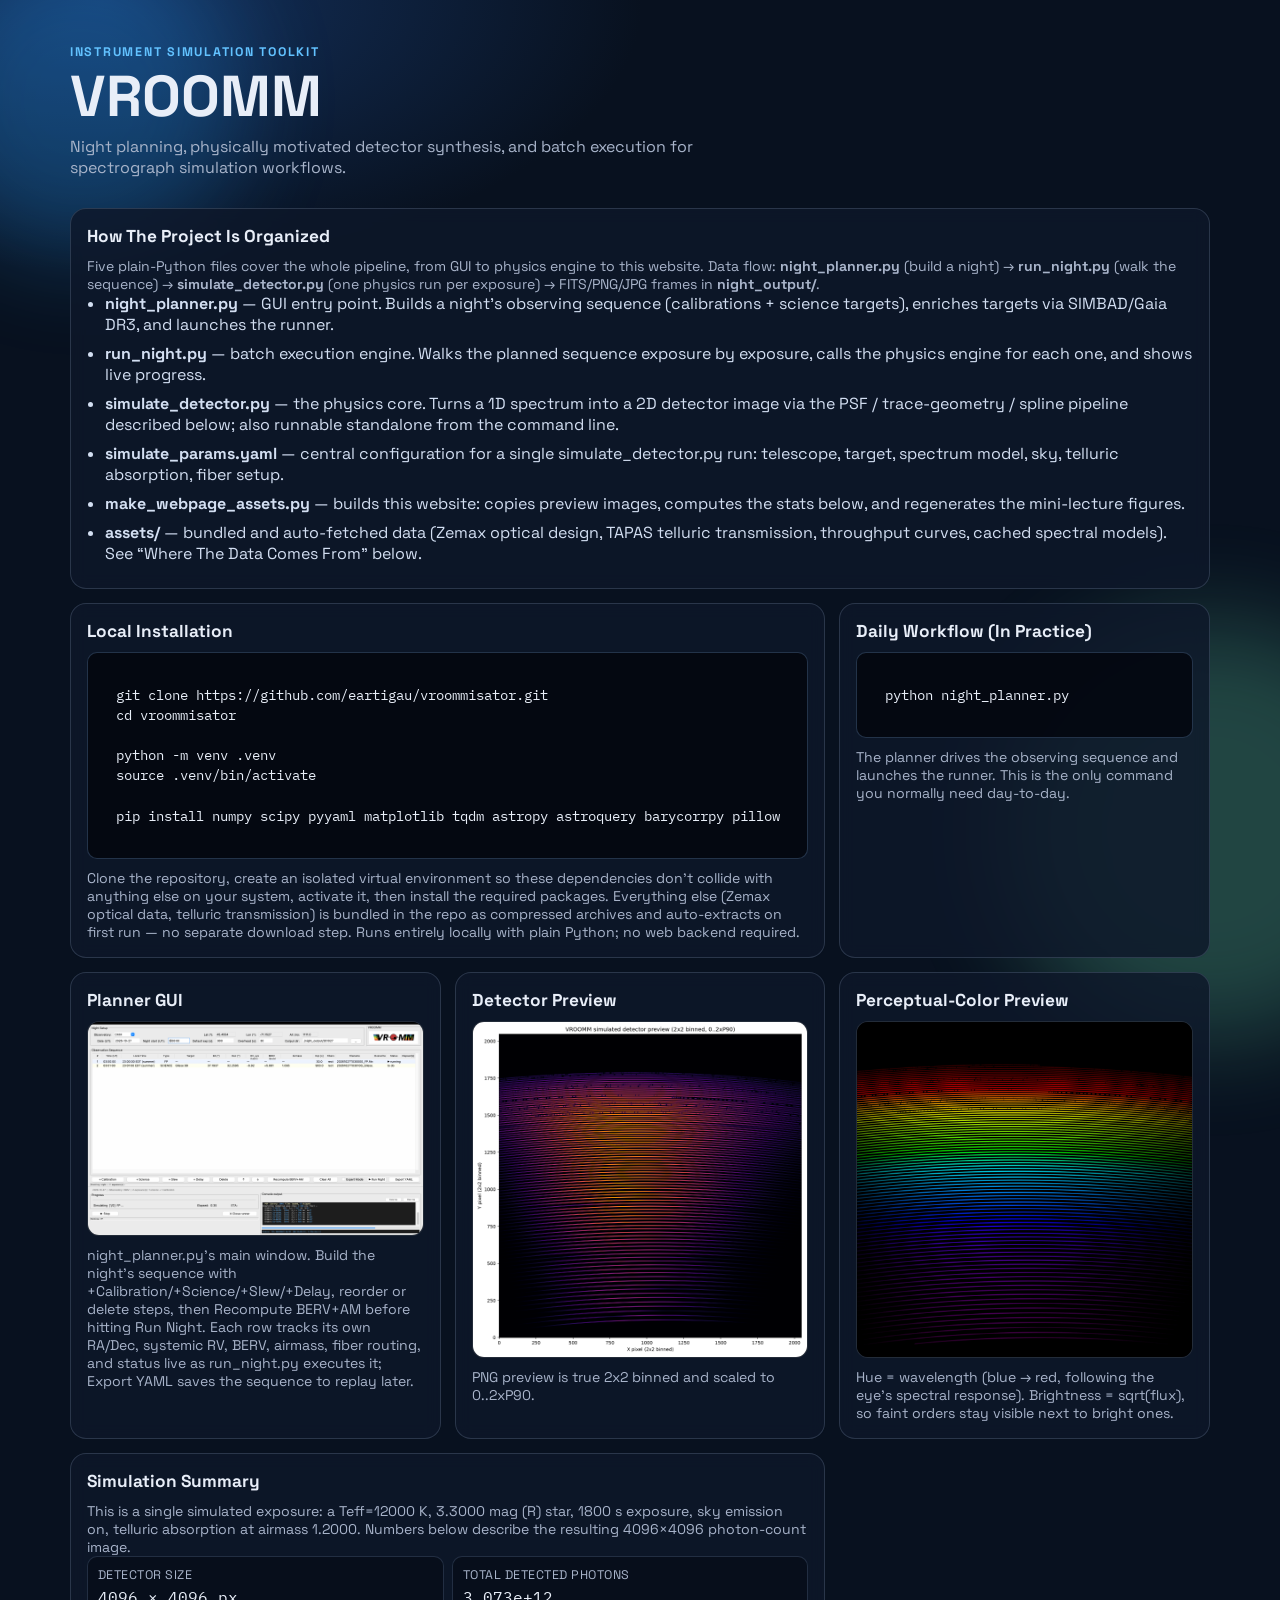
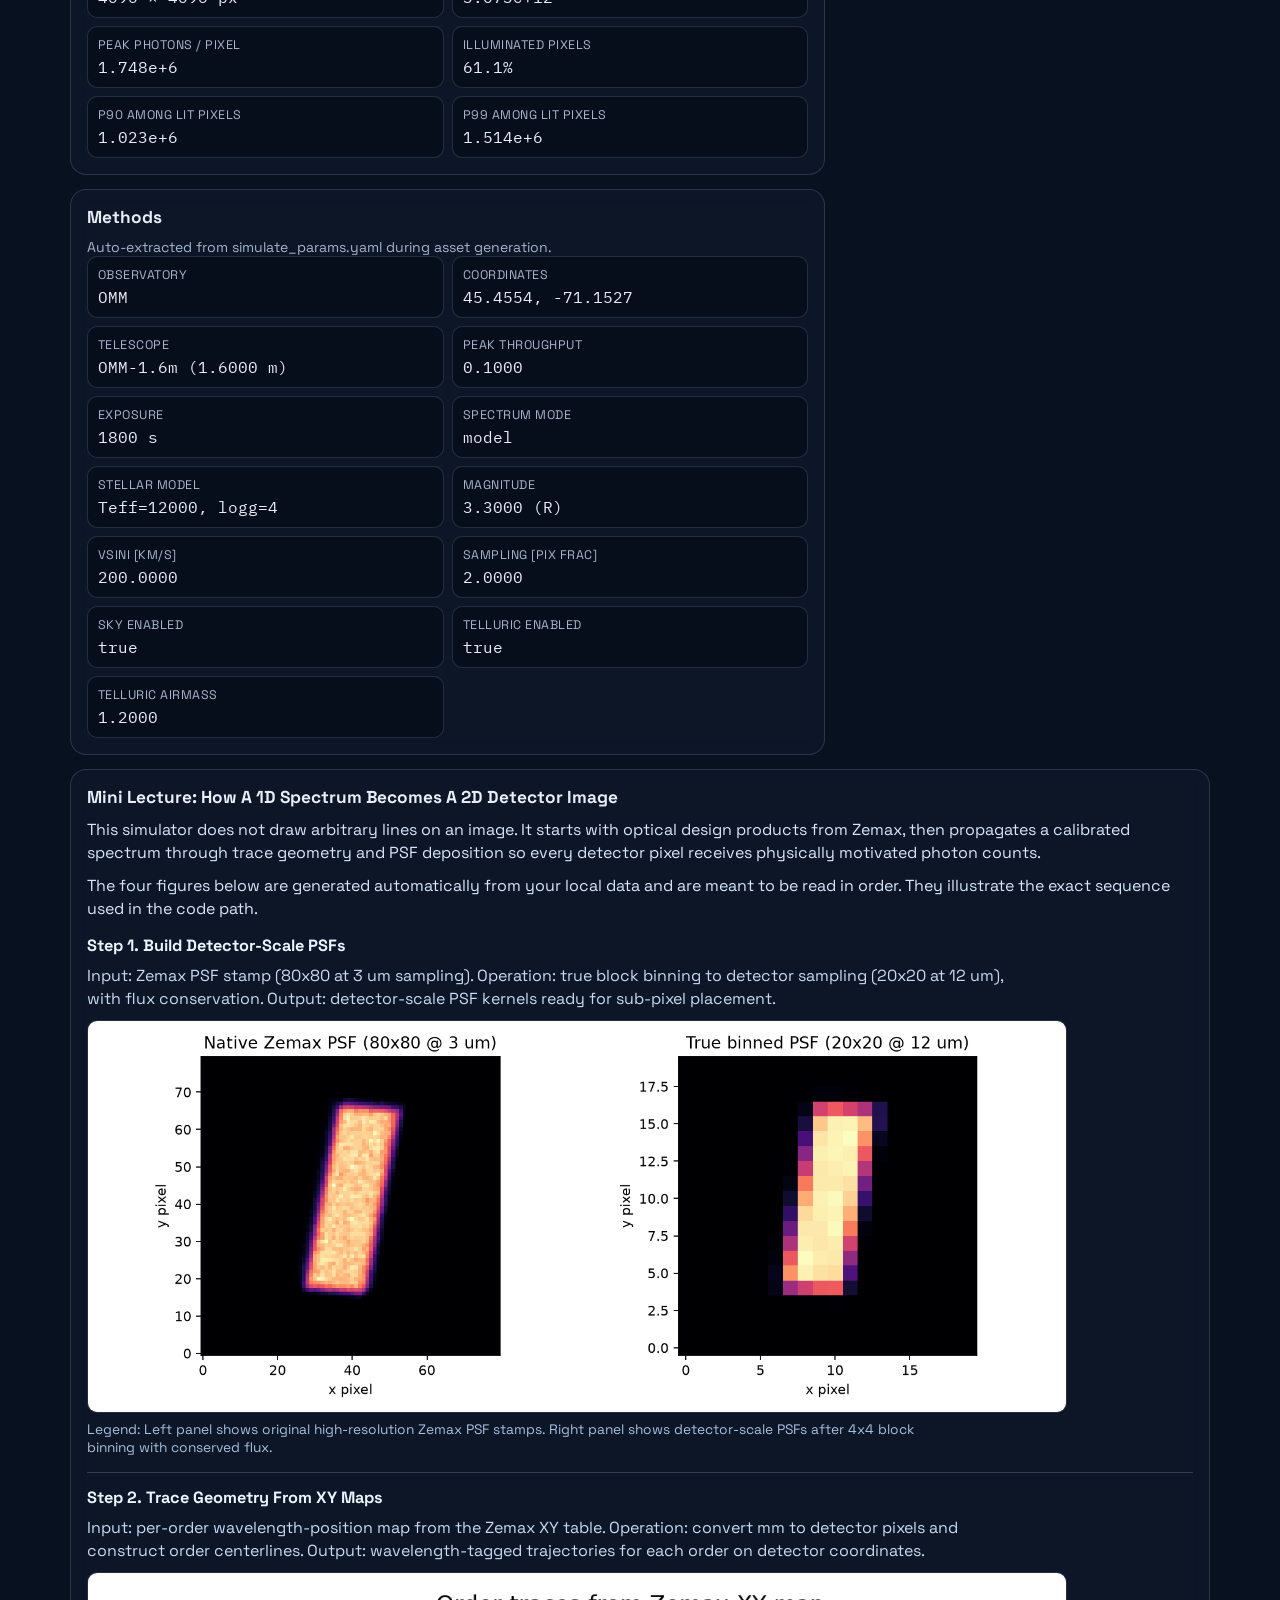
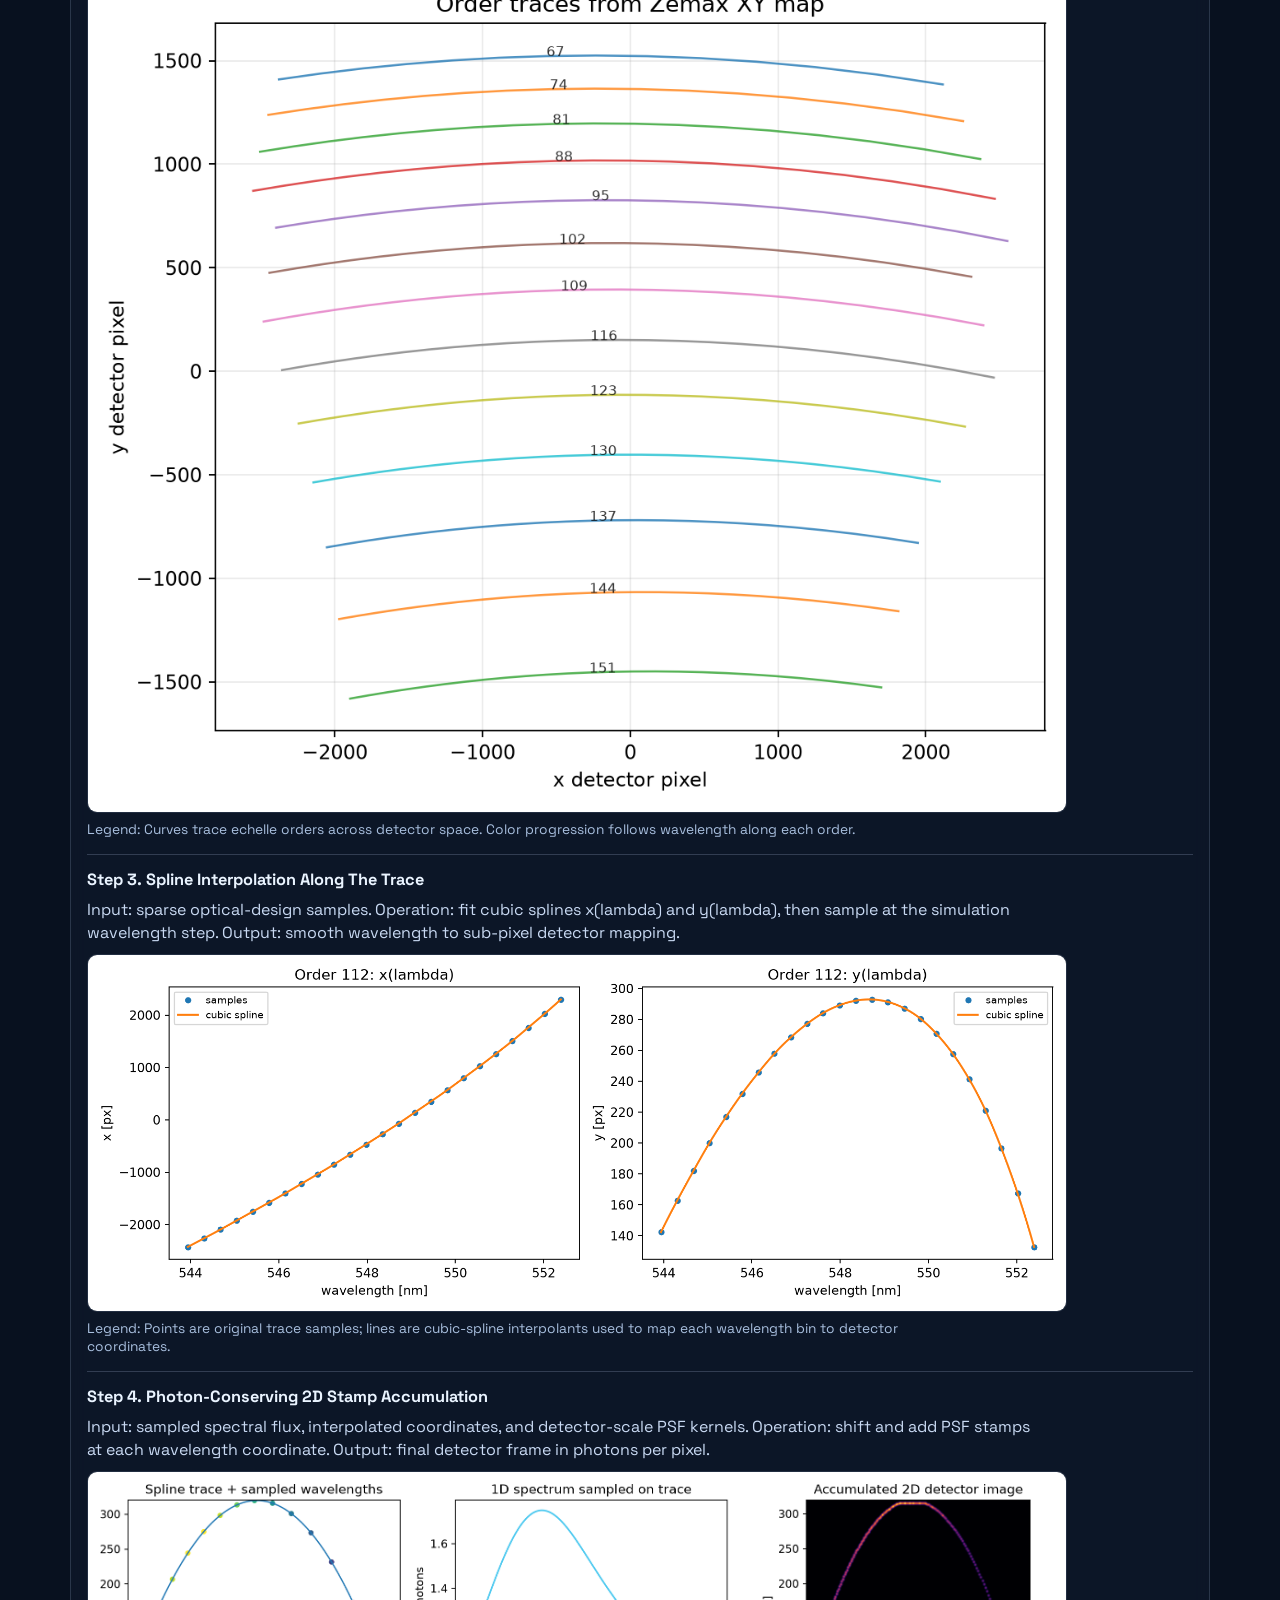
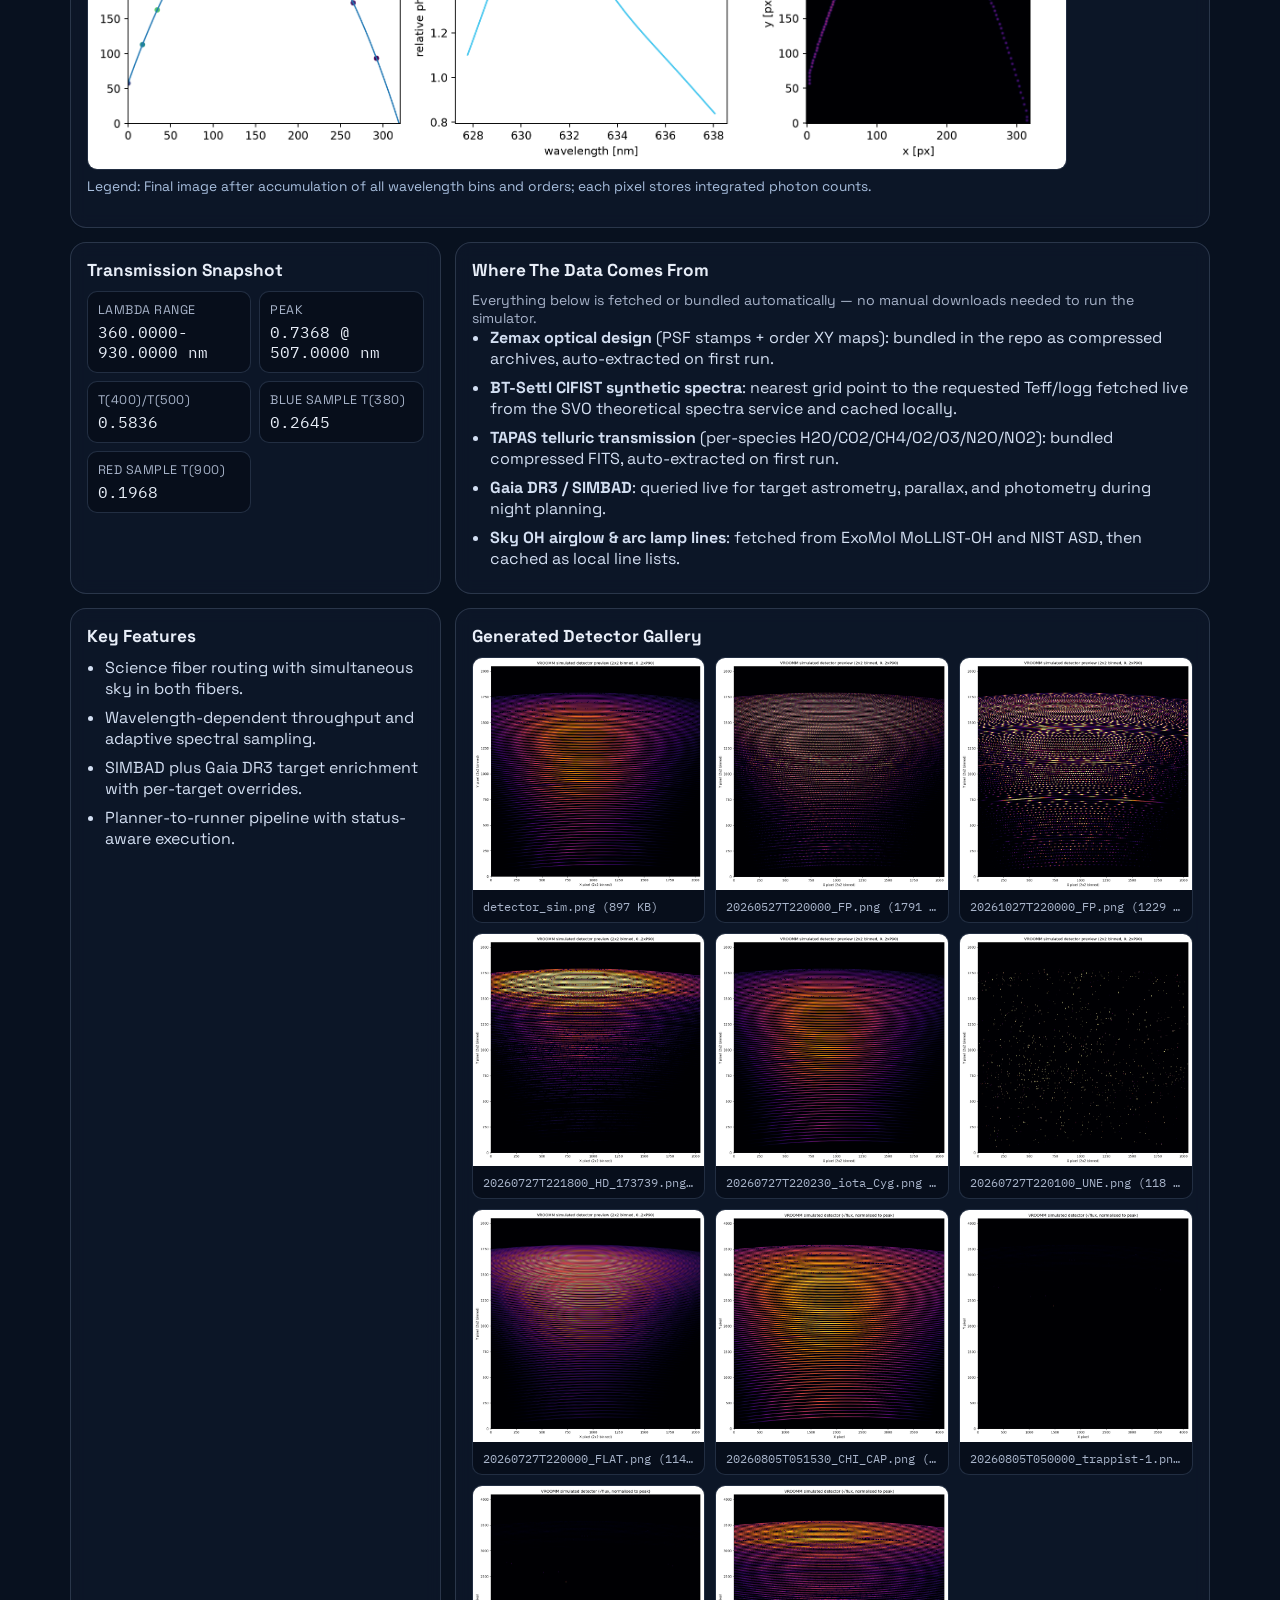
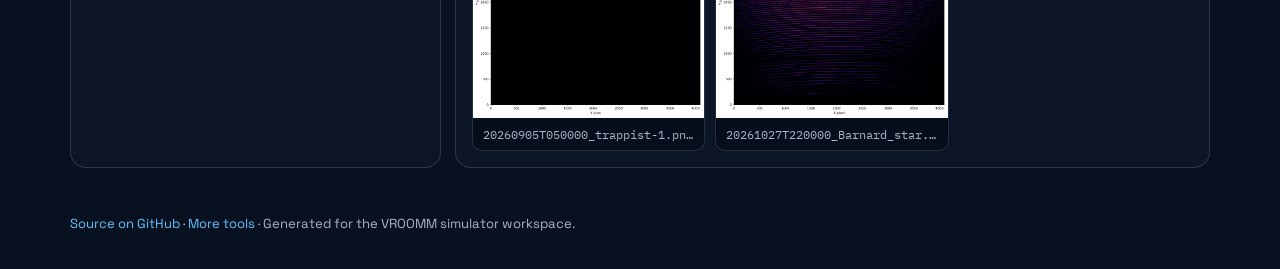
==== commit 1c6ce33c: "Polish site: real GUI caption, footer links, drop dev-only section - Planner GUI card had a leftover" ====
--- a/index.html
+++ b/index.html
@@ -70,7 +70,12 @@
       <div class="image-frame">
         <img id="guiShot" src="assets/gui_screenshot.png" alt="Night planner screenshot" />
       </div>
-      <p id="guiShotHint" class="hint">Drop your screenshot at docs/assets/gui_screenshot.png</p>
+      <p id="guiShotHint" class="hint">
+        night_planner.py's main window. Build the night's sequence with +Calibration/+Science/+Slew/+Delay,
+        reorder or delete steps, then Recompute BERV+AM before hitting Run Night. Each row tracks its own
+        RA/Dec, systemic RV, BERV, airmass, fiber routing, and status live as run_night.py executes it;
+        Export YAML saves the sequence to replay later.
+      </p>
     </section>
 
     <section class="card">
@@ -206,18 +211,16 @@
       <h2>Generated Detector Gallery</h2>
       <div id="galleryGrid" class="gallery-grid"></div>
     </section>
-
-    <section class="card span-2">
-      <h2>Build Website Assets</h2>
-      <div class="codeblock">
-python make_webpage_assets.py
-      </div>
-      <p class="hint">This regenerates manifest data, lecture figures, and the detector image gallery for this page.</p>
-    </section>
   </main>
 
   <footer class="footer">
-    <p>Generated for the VROOMM simulator workspace.</p>
+    <p>
+      <a href="https://github.com/eartigau/vroommisator" target="_blank">Source on GitHub</a>
+      &middot;
+      <a href="https://eartigau.github.io/" target="_blank">More tools</a>
+      &middot;
+      Generated for the VROOMM simulator workspace.
+    </p>
   </footer>
 
   <script src="assets/manifest.js"></script>
--- a/styles.css
+++ b/styles.css
@@ -10,6 +10,15 @@
 
 * {
   box-sizing: border-box;
+}
+
+a {
+  color: var(--accent);
+  text-decoration: none;
+}
+
+a:hover {
+  text-decoration: underline;
 }
 
 body {
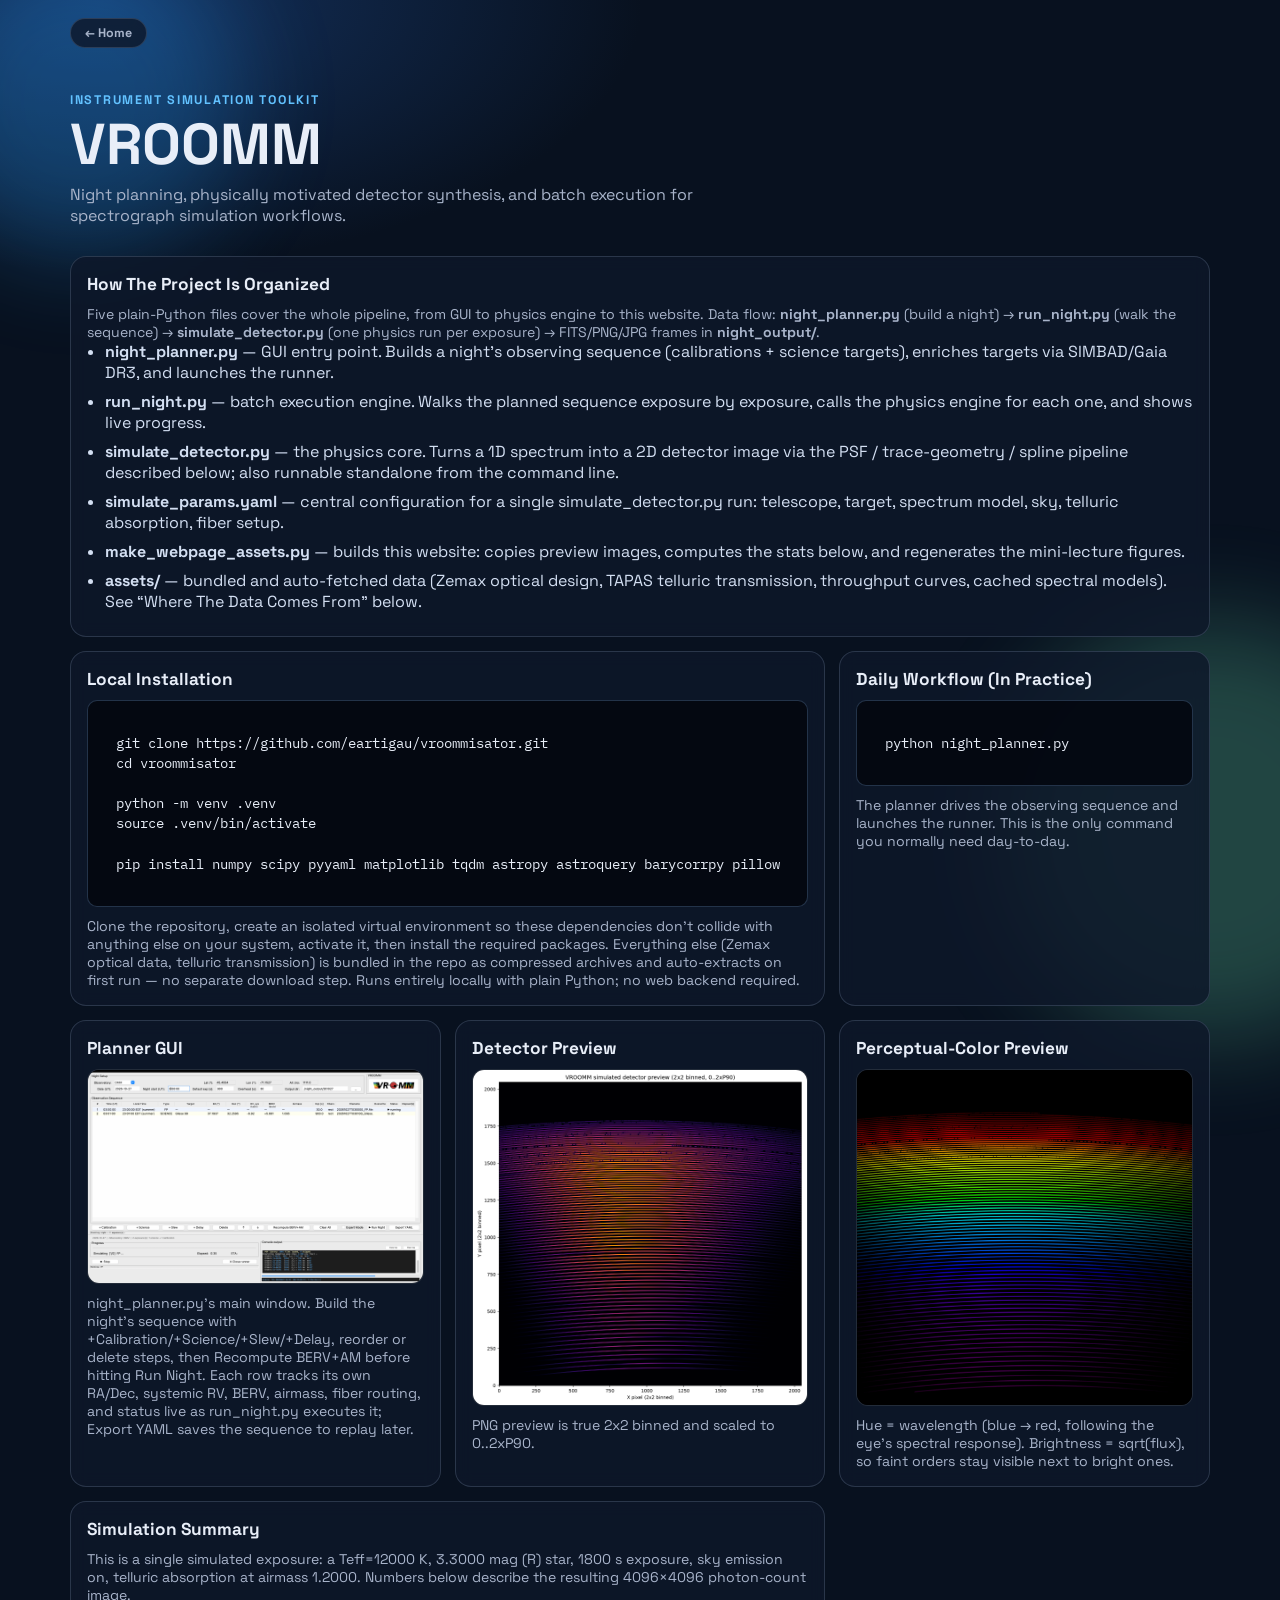
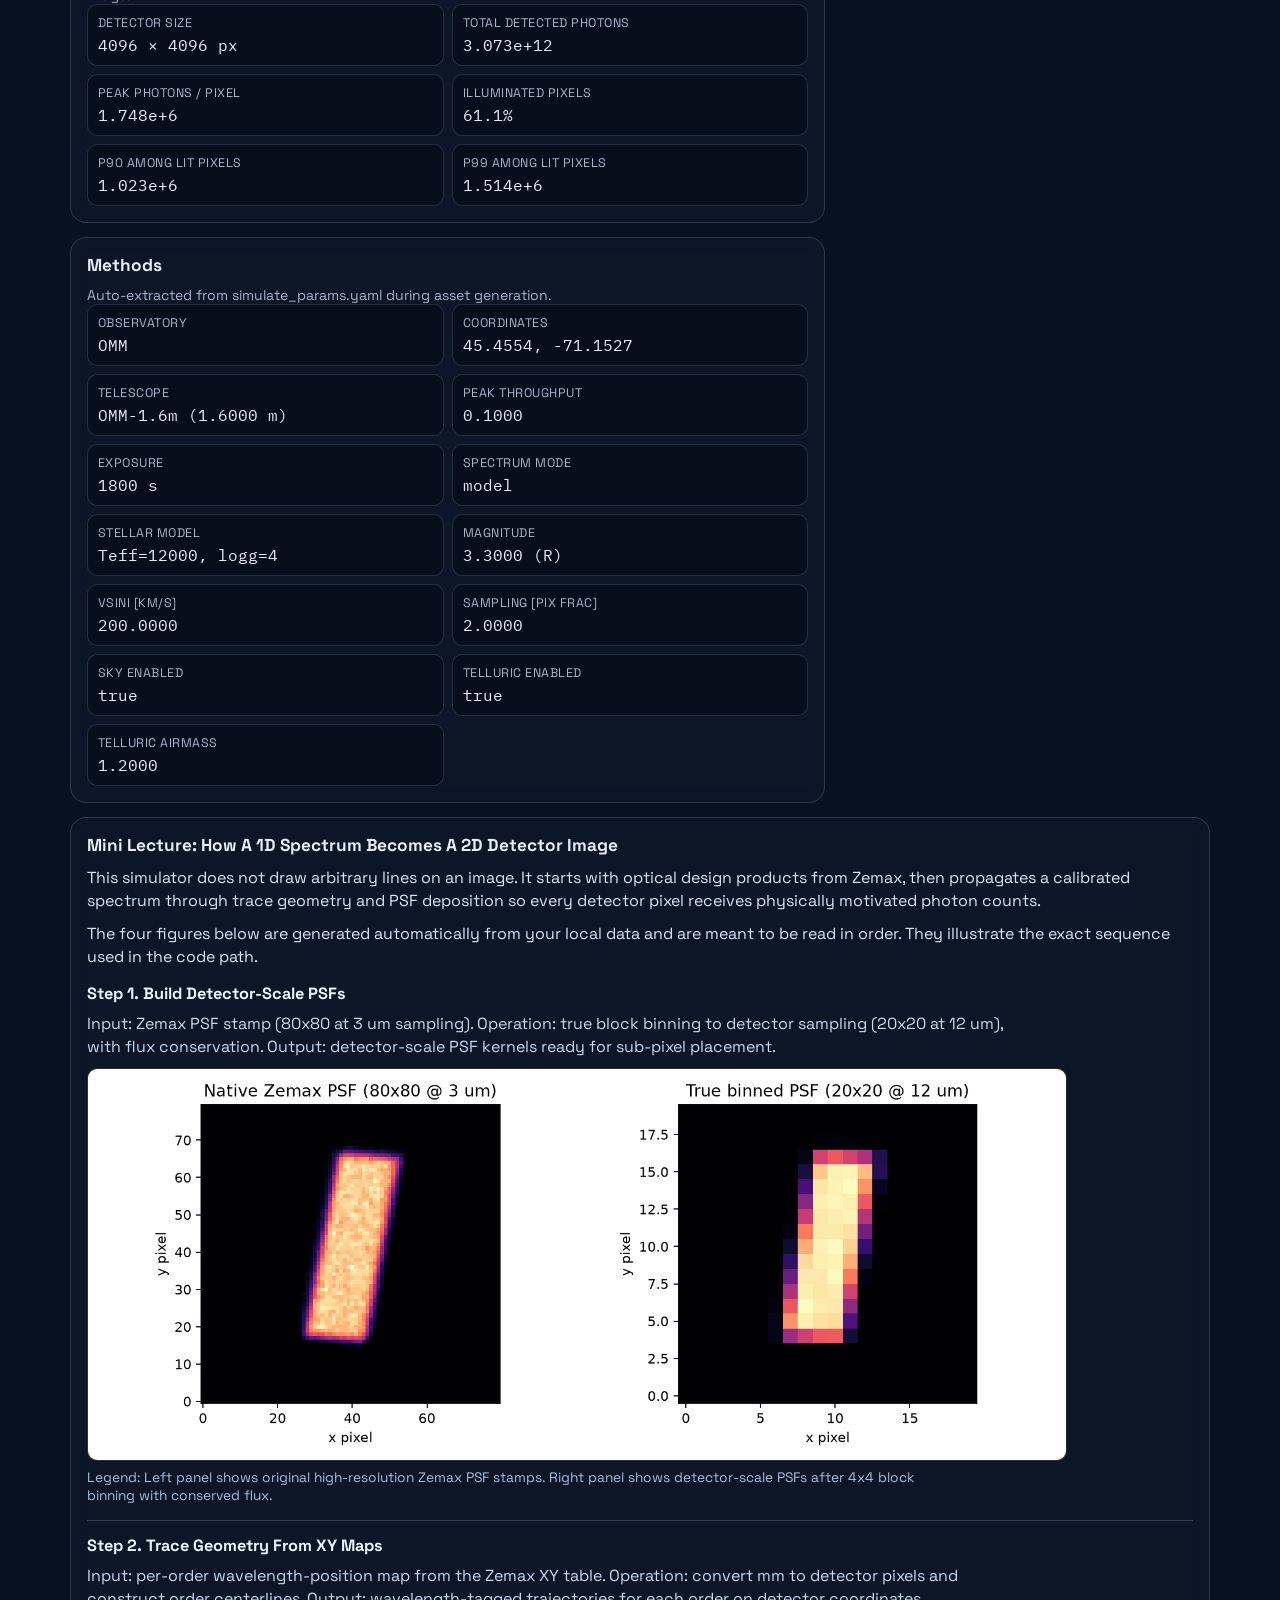
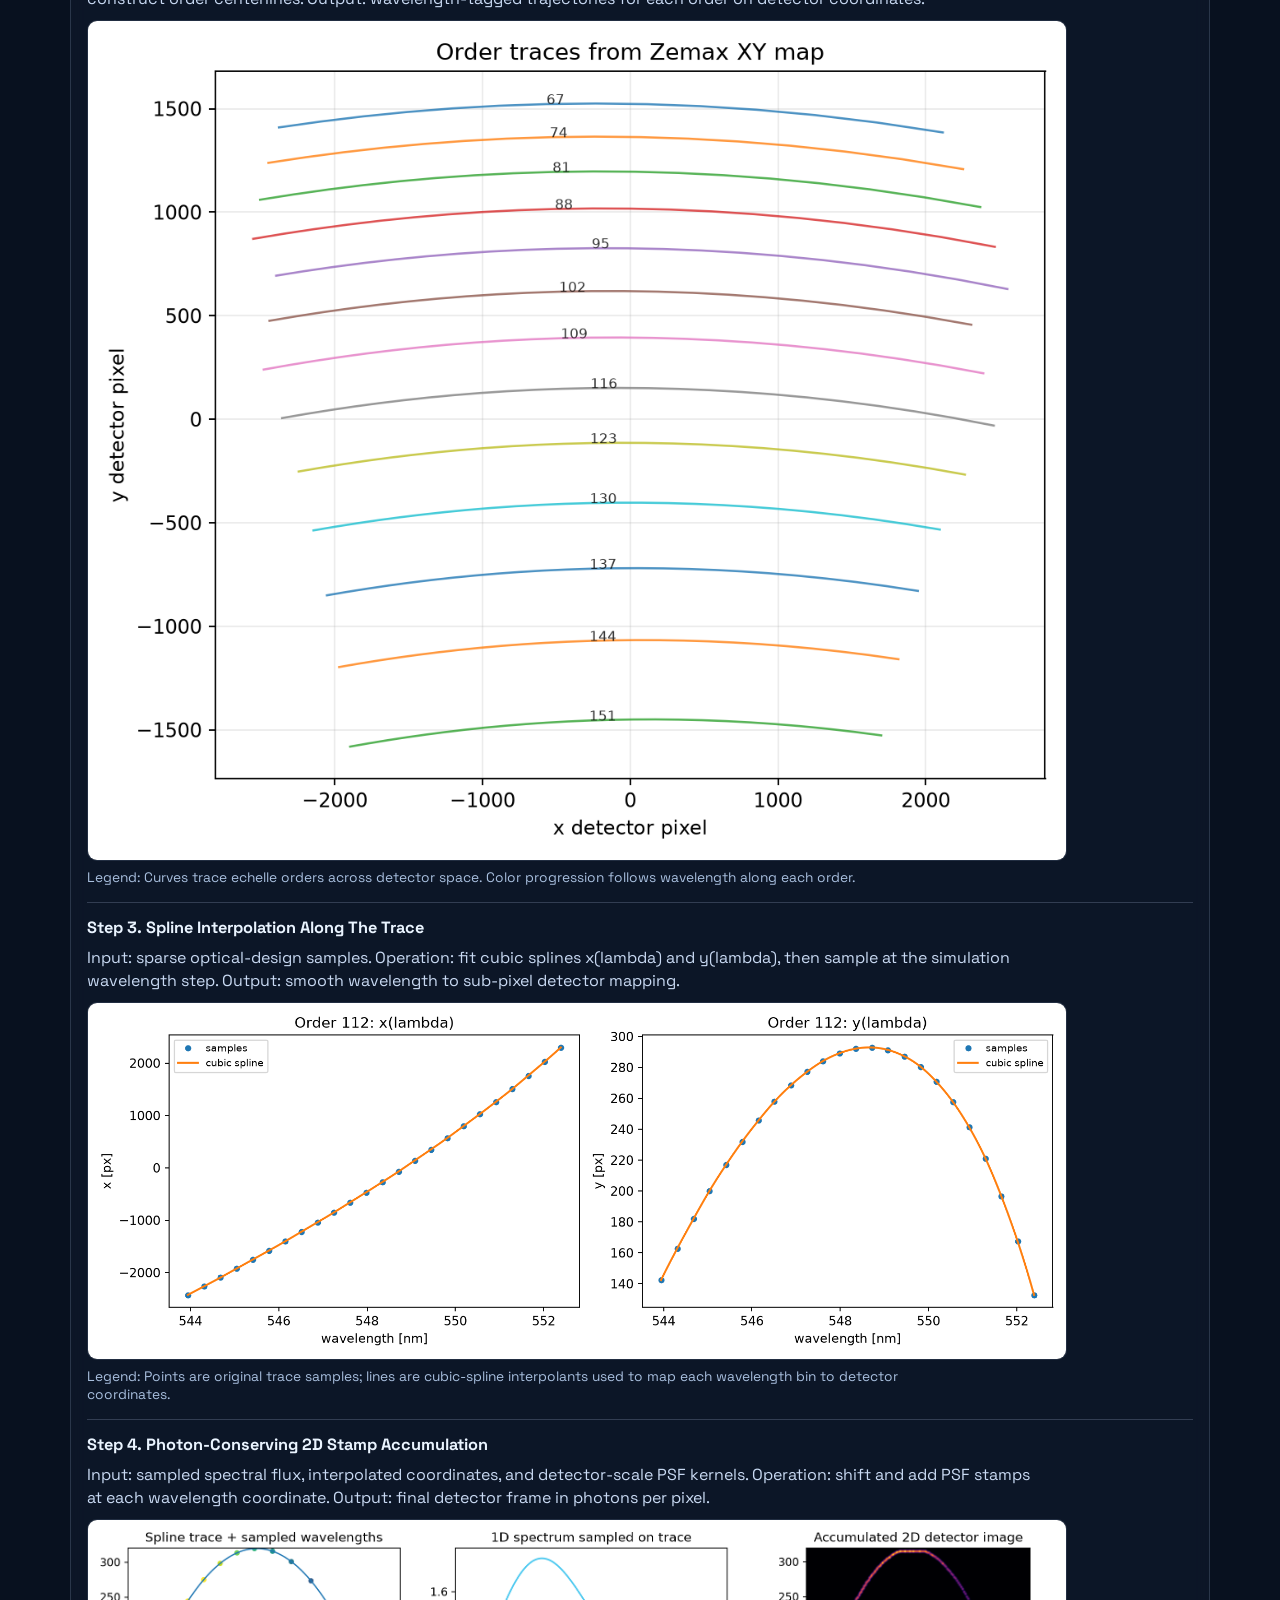
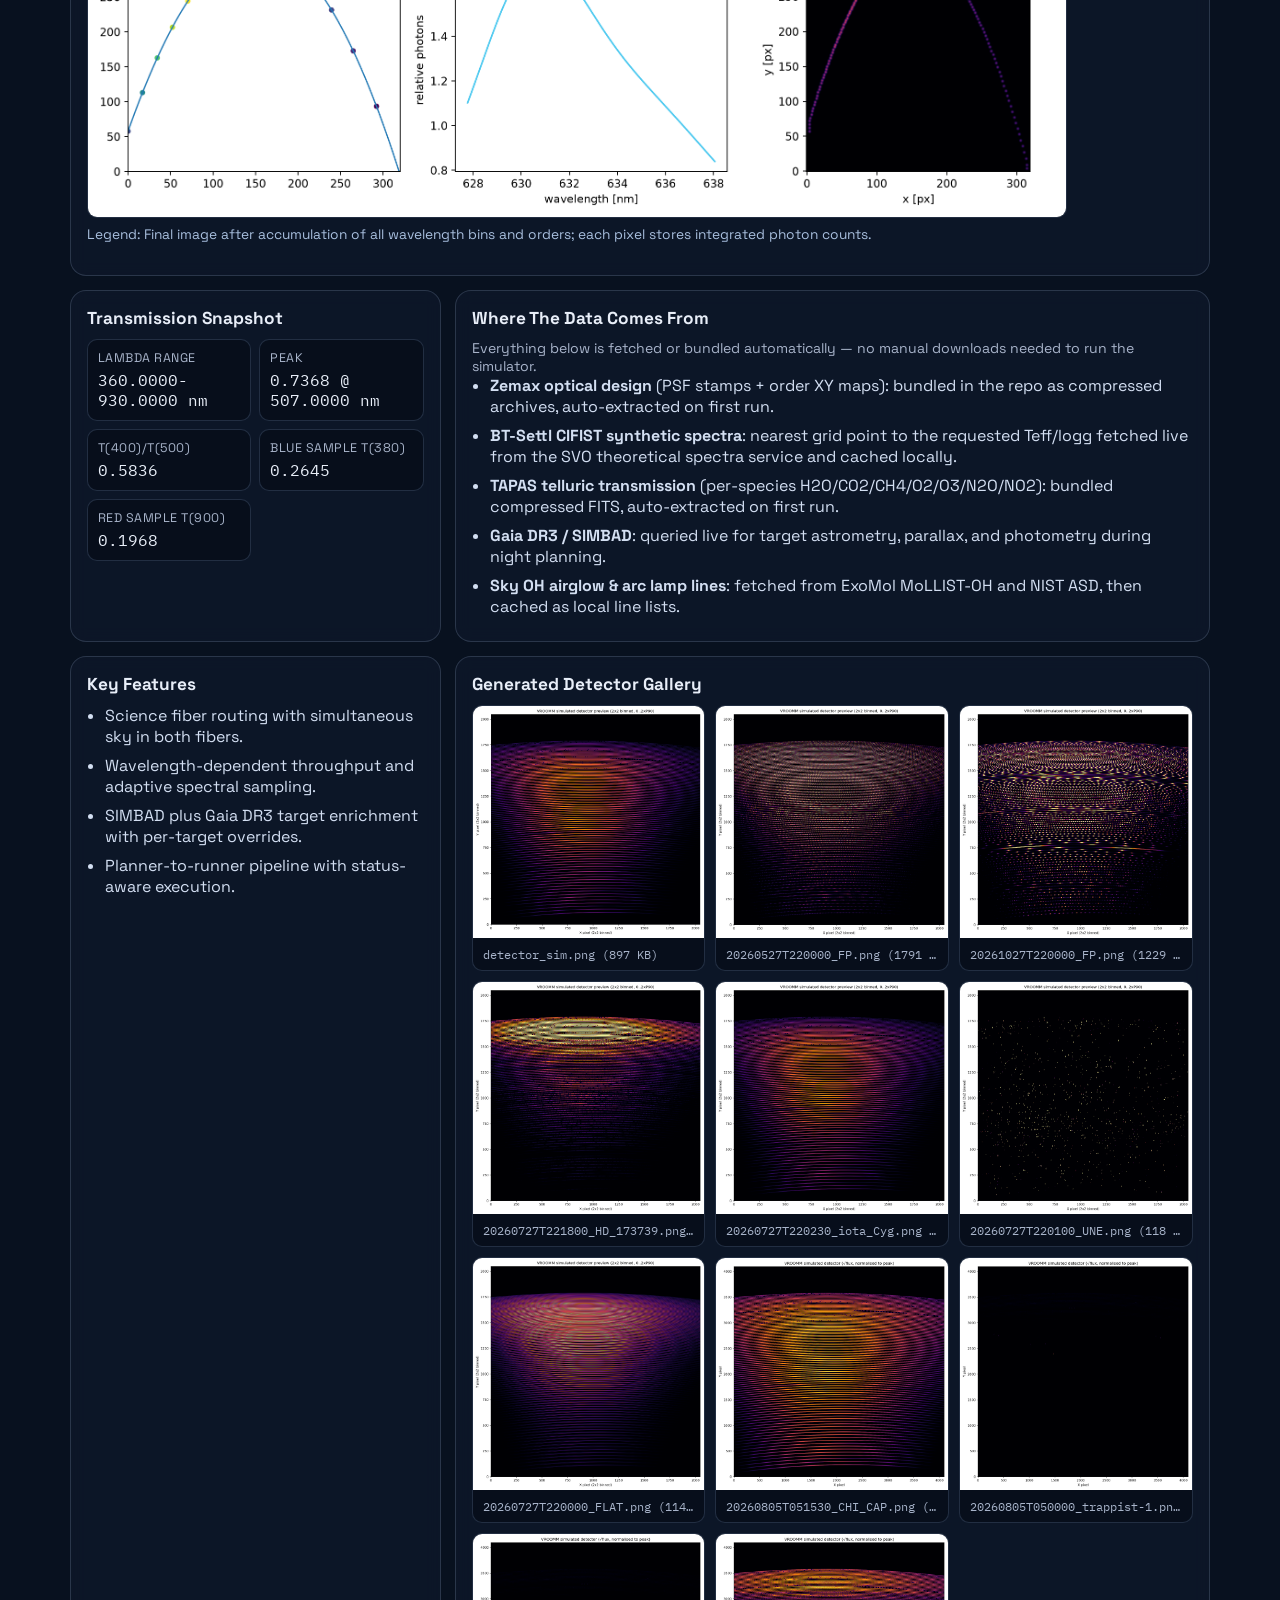
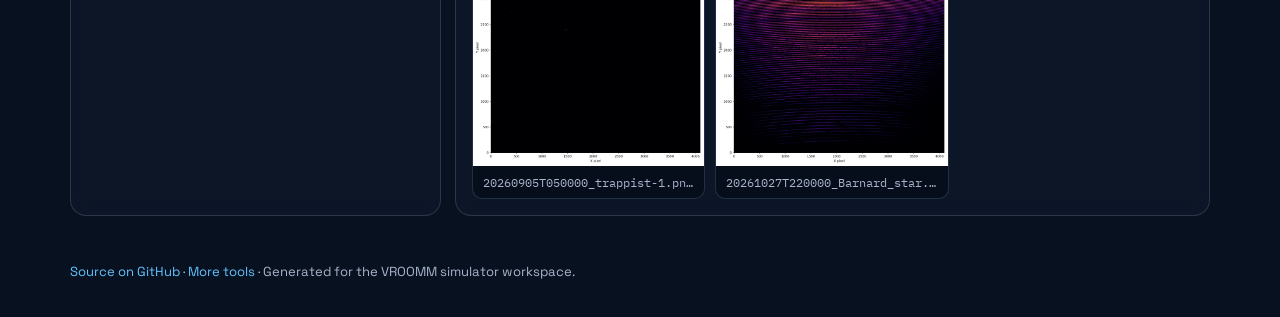
==== commit d529f489: "Add topbar Home link matching the other tool sites' banner pattern pesto-etc, vroomm-etc etc. all ha" ====
--- a/index.html
+++ b/index.html
@@ -12,6 +12,10 @@
 <body>
   <div class="bg-orb orb-a"></div>
   <div class="bg-orb orb-b"></div>
+
+  <div class="topbar">
+    <a href="https://eartigau.github.io/" class="home-link">&larr; Home</a>
+  </div>
 
   <header class="hero">
     <p class="eyebrow">Instrument Simulation Toolkit</p>
@@ -223,6 +227,14 @@
     </p>
   </footer>
 
+  <div id="lightbox" class="lightbox" hidden>
+    <button id="lightboxClose" class="lightbox-close" aria-label="Close" type="button">&times;</button>
+    <figure class="lightbox-figure">
+      <img id="lightboxImg" src="" alt="" />
+      <figcaption id="lightboxCaption"></figcaption>
+    </figure>
+  </div>
+
   <script src="assets/manifest.js"></script>
   <script src="app.js"></script>
 </body>
--- a/styles.css
+++ b/styles.css
@@ -53,6 +53,31 @@
   background: #6ce2ad;
   right: -140px;
   bottom: -140px;
+}
+
+.topbar {
+  max-width: 1180px;
+  margin: 0 auto;
+  padding: 18px 20px 0;
+}
+
+.home-link {
+  display: inline-block;
+  font-size: 0.78rem;
+  font-weight: 700;
+  color: var(--muted);
+  text-decoration: none;
+  padding: 6px 14px;
+  border-radius: 999px;
+  border: 1px solid var(--line);
+  background: var(--card);
+  backdrop-filter: blur(8px);
+}
+
+.home-link:hover {
+  color: var(--accent);
+  border-color: rgba(98, 194, 255, 0.4);
+  text-decoration: none;
 }
 
 .hero {
@@ -135,6 +160,89 @@
   height: auto;
 }
 
+.image-frame img,
+.gallery-item img,
+.lecture-figure img {
+  cursor: zoom-in;
+  transition: opacity 0.15s ease, transform 0.15s ease;
+}
+
+.image-frame img:hover,
+.gallery-item img:hover,
+.lecture-figure img:hover {
+  opacity: 0.88;
+}
+
+.gallery-item img:hover {
+  transform: scale(1.03);
+}
+
+.lightbox {
+  position: fixed;
+  inset: 0;
+  z-index: 100;
+  display: flex;
+  flex-direction: column;
+  align-items: center;
+  justify-content: center;
+  gap: 14px;
+  padding: 40px 20px;
+  background: rgba(4, 8, 16, 0.92);
+  backdrop-filter: blur(4px);
+  cursor: zoom-out;
+}
+
+.lightbox[hidden] {
+  display: none;
+}
+
+.lightbox-figure {
+  margin: 0;
+  max-width: min(92vw, 1200px);
+  max-height: 88vh;
+  display: flex;
+  flex-direction: column;
+  align-items: center;
+  gap: 12px;
+  cursor: default;
+}
+
+.lightbox-figure img {
+  max-width: 100%;
+  max-height: 76vh;
+  width: auto;
+  height: auto;
+  border-radius: 10px;
+  border: 1px solid rgba(143, 176, 220, 0.3);
+  cursor: default;
+}
+
+.lightbox-figure figcaption {
+  color: #d9e6fa;
+  font-size: 0.9rem;
+  text-align: center;
+  max-width: 80ch;
+}
+
+.lightbox-close {
+  position: fixed;
+  top: 18px;
+  right: 24px;
+  width: 40px;
+  height: 40px;
+  border-radius: 999px;
+  border: 1px solid var(--line);
+  background: rgba(14, 24, 42, 0.9);
+  color: var(--text);
+  font-size: 1.4rem;
+  line-height: 1;
+  cursor: pointer;
+}
+
+.lightbox-close:hover {
+  background: rgba(24, 38, 62, 0.95);
+}
+
 .hint {
   margin: 10px 0 0;
   color: var(--muted);
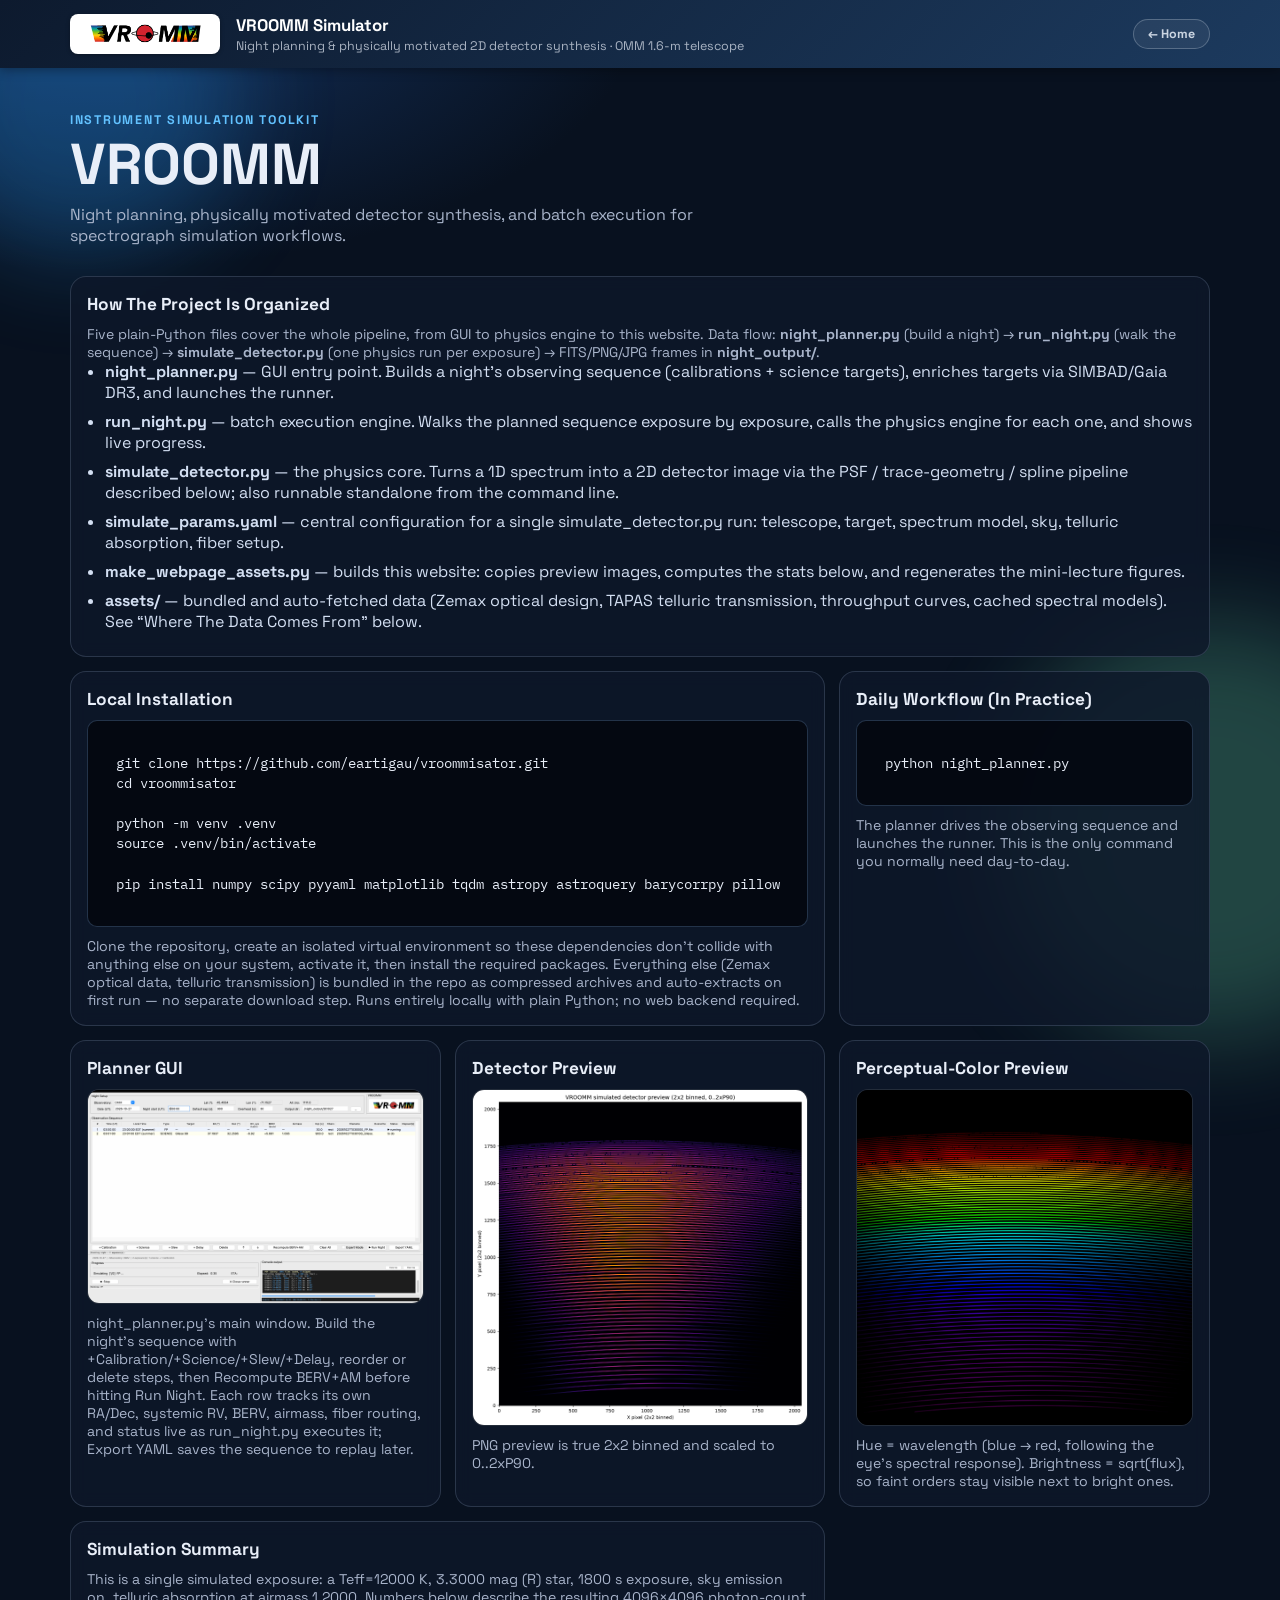
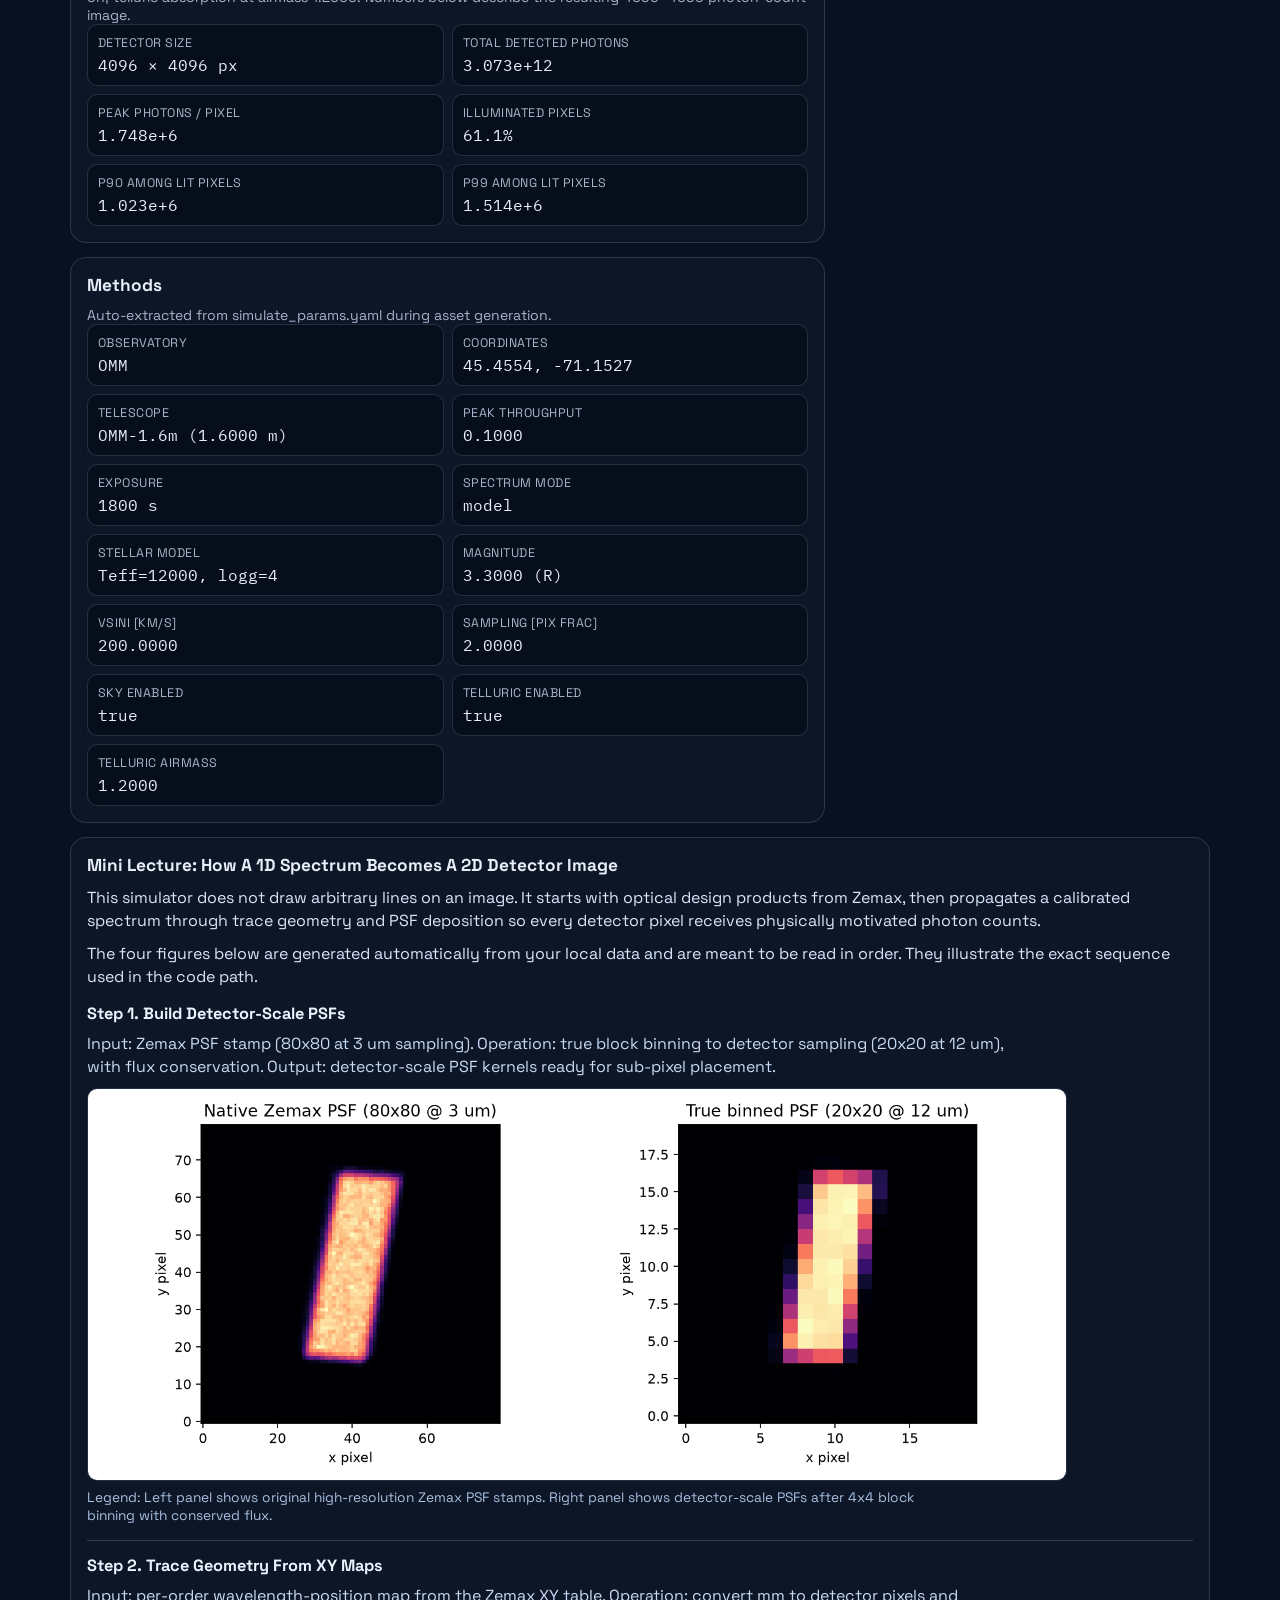
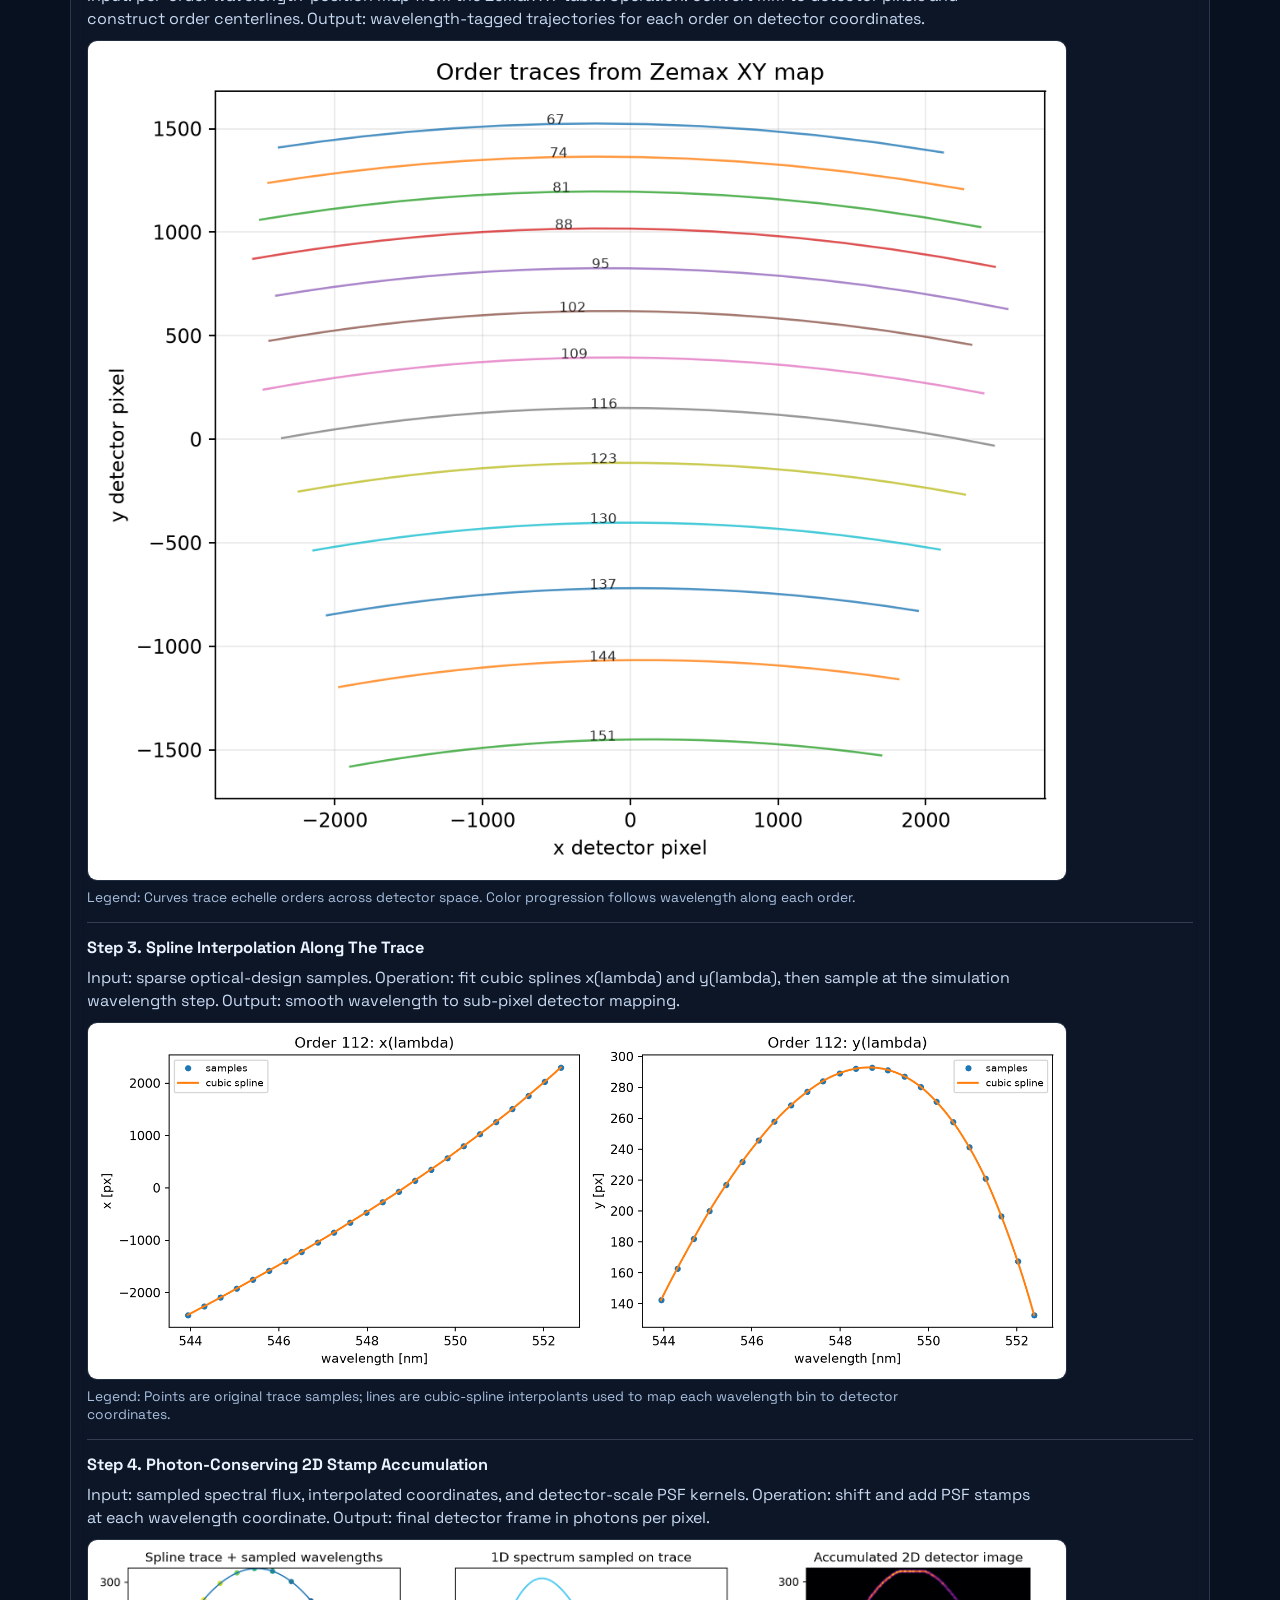
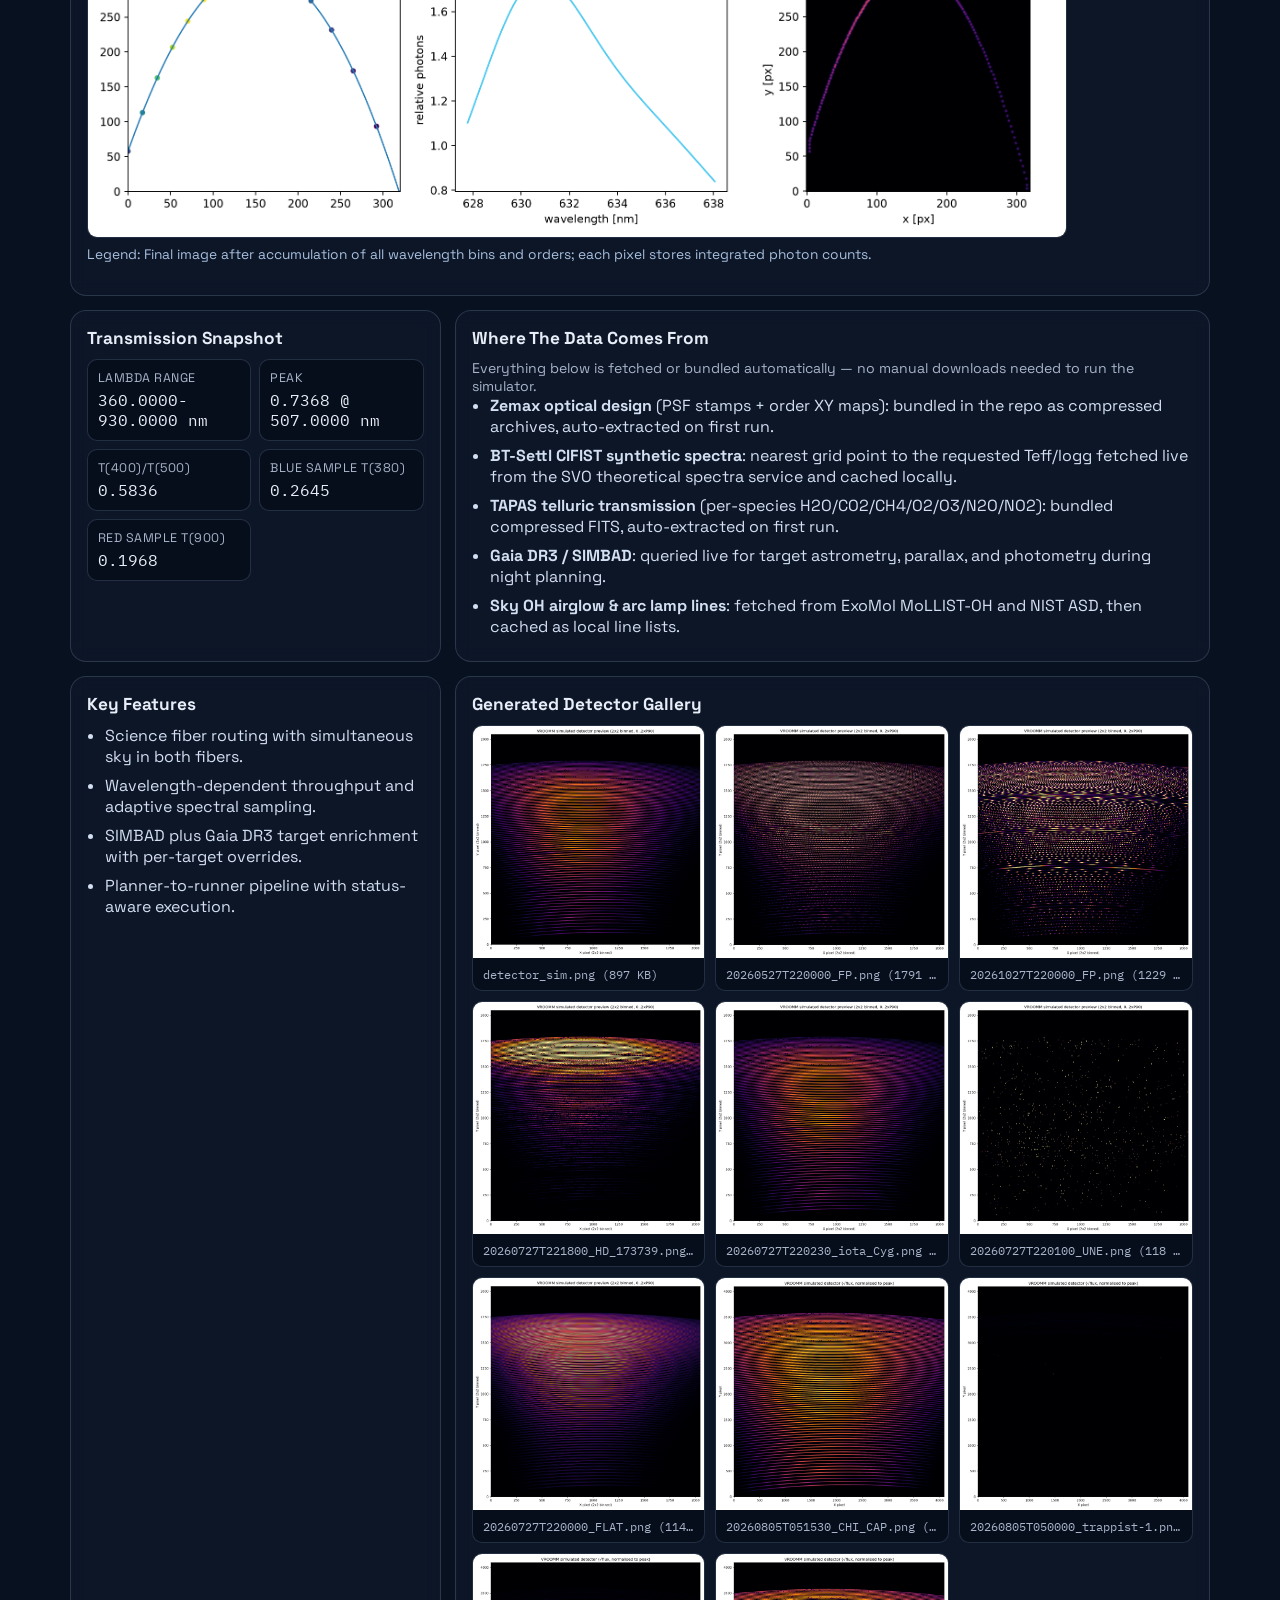
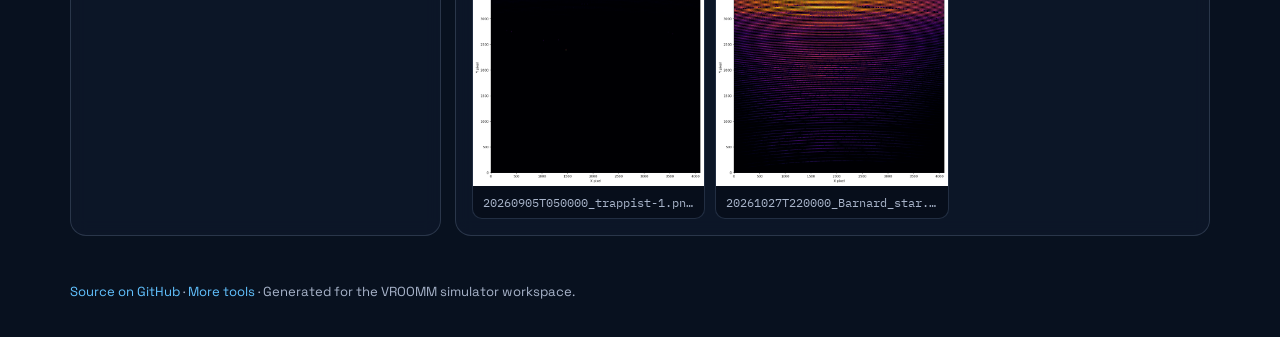
==== commit d398676f: "Add full-width VROOMM logo banner matching the sibling tool sites vroomm-etc and pesto-etc both have" ====
--- a/index.html
+++ b/index.html
@@ -13,8 +13,17 @@
   <div class="bg-orb orb-a"></div>
   <div class="bg-orb orb-b"></div>
 
-  <div class="topbar">
-    <a href="https://eartigau.github.io/" class="home-link">&larr; Home</a>
+  <div class="site-banner">
+    <div class="site-banner-inner">
+      <div class="site-logo-chip">
+        <img src="assets/vroomm_logo.png" alt="VROOMM logo" />
+      </div>
+      <div class="site-banner-text">
+        <h2>VROOMM Simulator</h2>
+        <p>Night planning &amp; physically motivated 2D detector synthesis &middot; OMM 1.6-m telescope</p>
+      </div>
+      <a href="https://eartigau.github.io/" class="home-link">&larr; Home</a>
+    </div>
   </div>
 
   <header class="hero">
--- a/styles.css
+++ b/styles.css
@@ -55,28 +55,73 @@
   bottom: -140px;
 }
 
-.topbar {
+.site-banner {
+  background: linear-gradient(135deg, #0d1a2e 0%, #1c3a5e 100%);
+  box-shadow: 0 2px 10px rgba(0, 0, 0, 0.35);
+  position: relative;
+}
+
+.site-banner-inner {
   max-width: 1180px;
   margin: 0 auto;
-  padding: 18px 20px 0;
+  padding: 14px 20px;
+  display: flex;
+  align-items: center;
+  gap: 16px;
+}
+
+.site-logo-chip {
+  background: #fff;
+  border-radius: 8px;
+  padding: 4px 8px;
+  display: inline-flex;
+  align-items: center;
+  flex-shrink: 0;
+  box-shadow: 0 1px 4px rgba(0, 0, 0, 0.3);
+}
+
+.site-logo-chip img {
+  height: 32px;
+  width: auto;
+  display: block;
+}
+
+.site-banner-text {
+  flex: 1;
+  min-width: 0;
+}
+
+.site-banner-text h2 {
+  margin: 0;
+  font-size: 1.05rem;
+  color: #fff;
+}
+
+.site-banner-text p {
+  margin: 2px 0 0;
+  font-size: 0.78rem;
+  color: rgba(232, 238, 248, 0.7);
+  white-space: nowrap;
+  overflow: hidden;
+  text-overflow: ellipsis;
 }
 
 .home-link {
   display: inline-block;
+  flex-shrink: 0;
   font-size: 0.78rem;
   font-weight: 700;
-  color: var(--muted);
+  color: rgba(232, 238, 248, 0.85);
   text-decoration: none;
   padding: 6px 14px;
   border-radius: 999px;
-  border: 1px solid var(--line);
-  background: var(--card);
-  backdrop-filter: blur(8px);
+  border: 1px solid rgba(232, 238, 248, 0.25);
+  background: rgba(255, 255, 255, 0.06);
 }
 
 .home-link:hover {
-  color: var(--accent);
-  border-color: rgba(98, 194, 255, 0.4);
+  color: #fff;
+  border-color: rgba(255, 255, 255, 0.5);
   text-decoration: none;
 }
 
@@ -423,4 +468,8 @@
   .lecture-figure img {
     width: 100%;
   }
-}
+
+  .site-banner-text p {
+    display: none;
+  }
+}
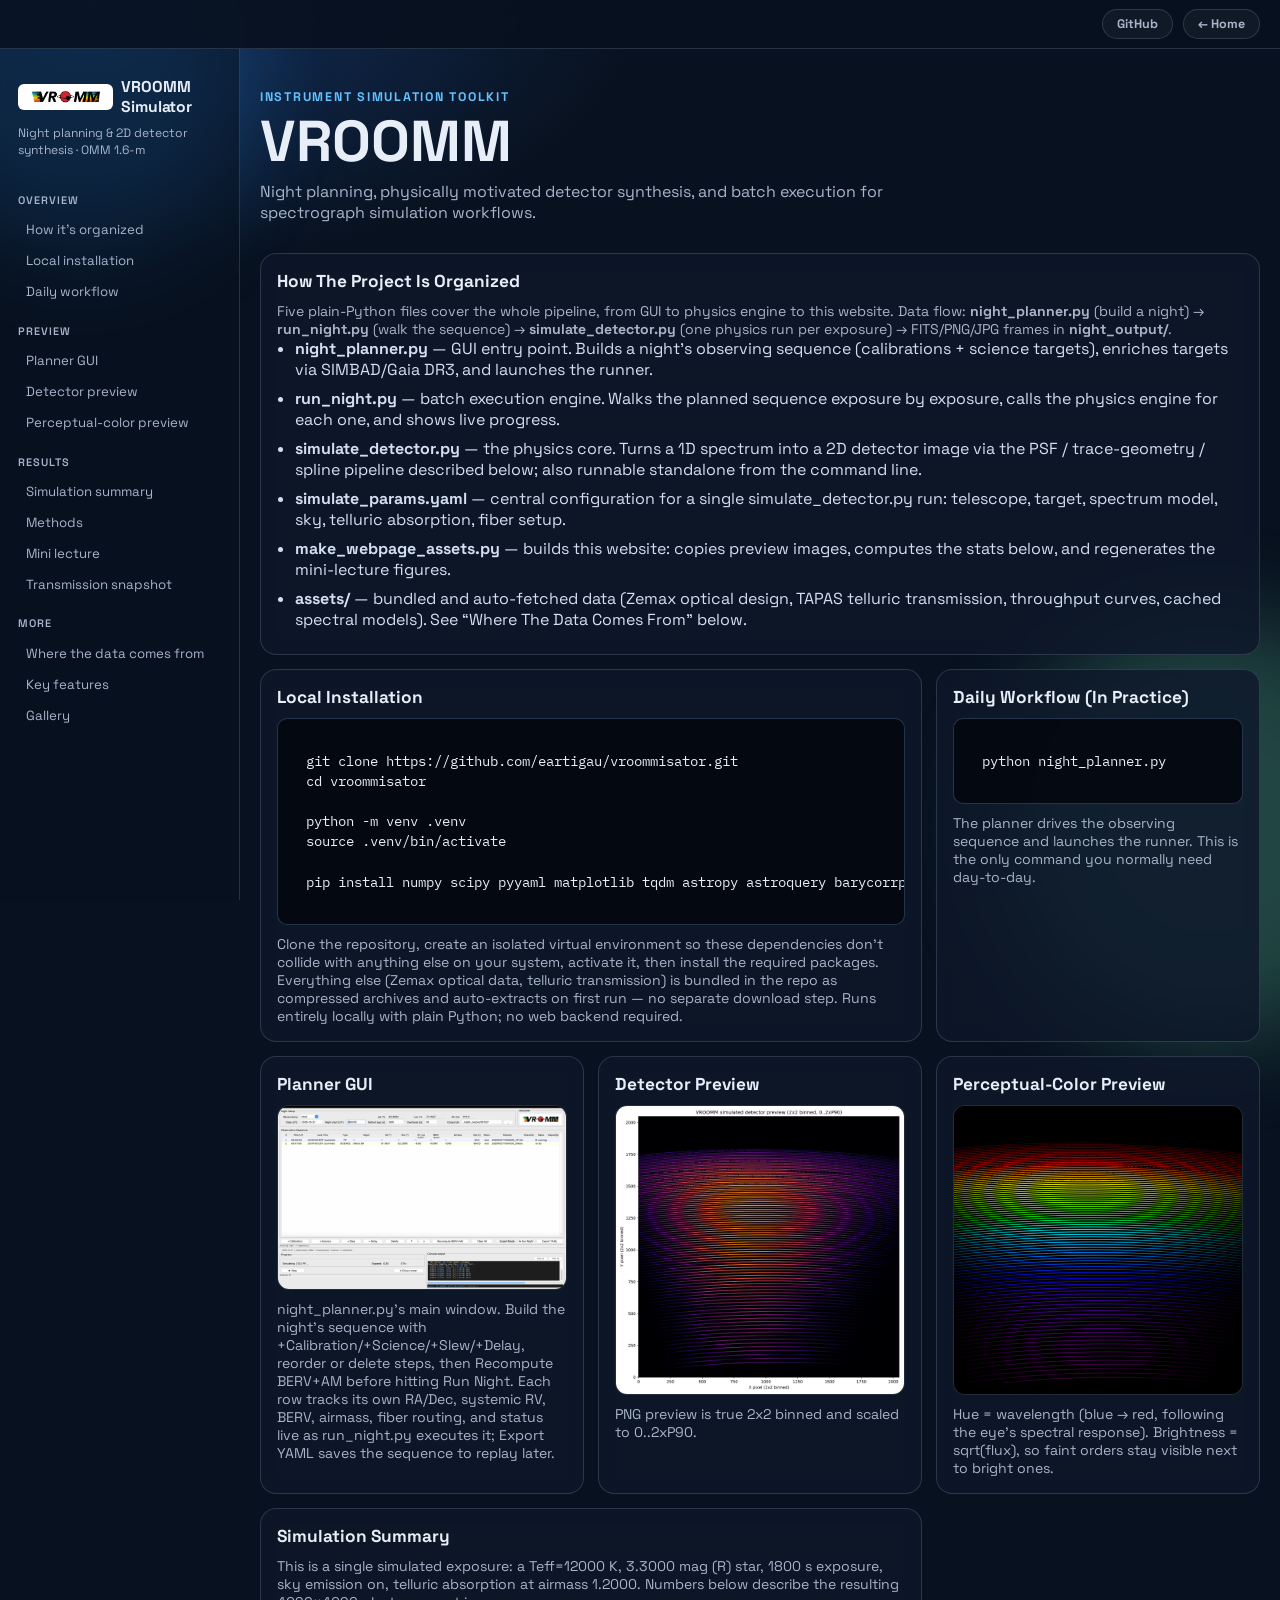
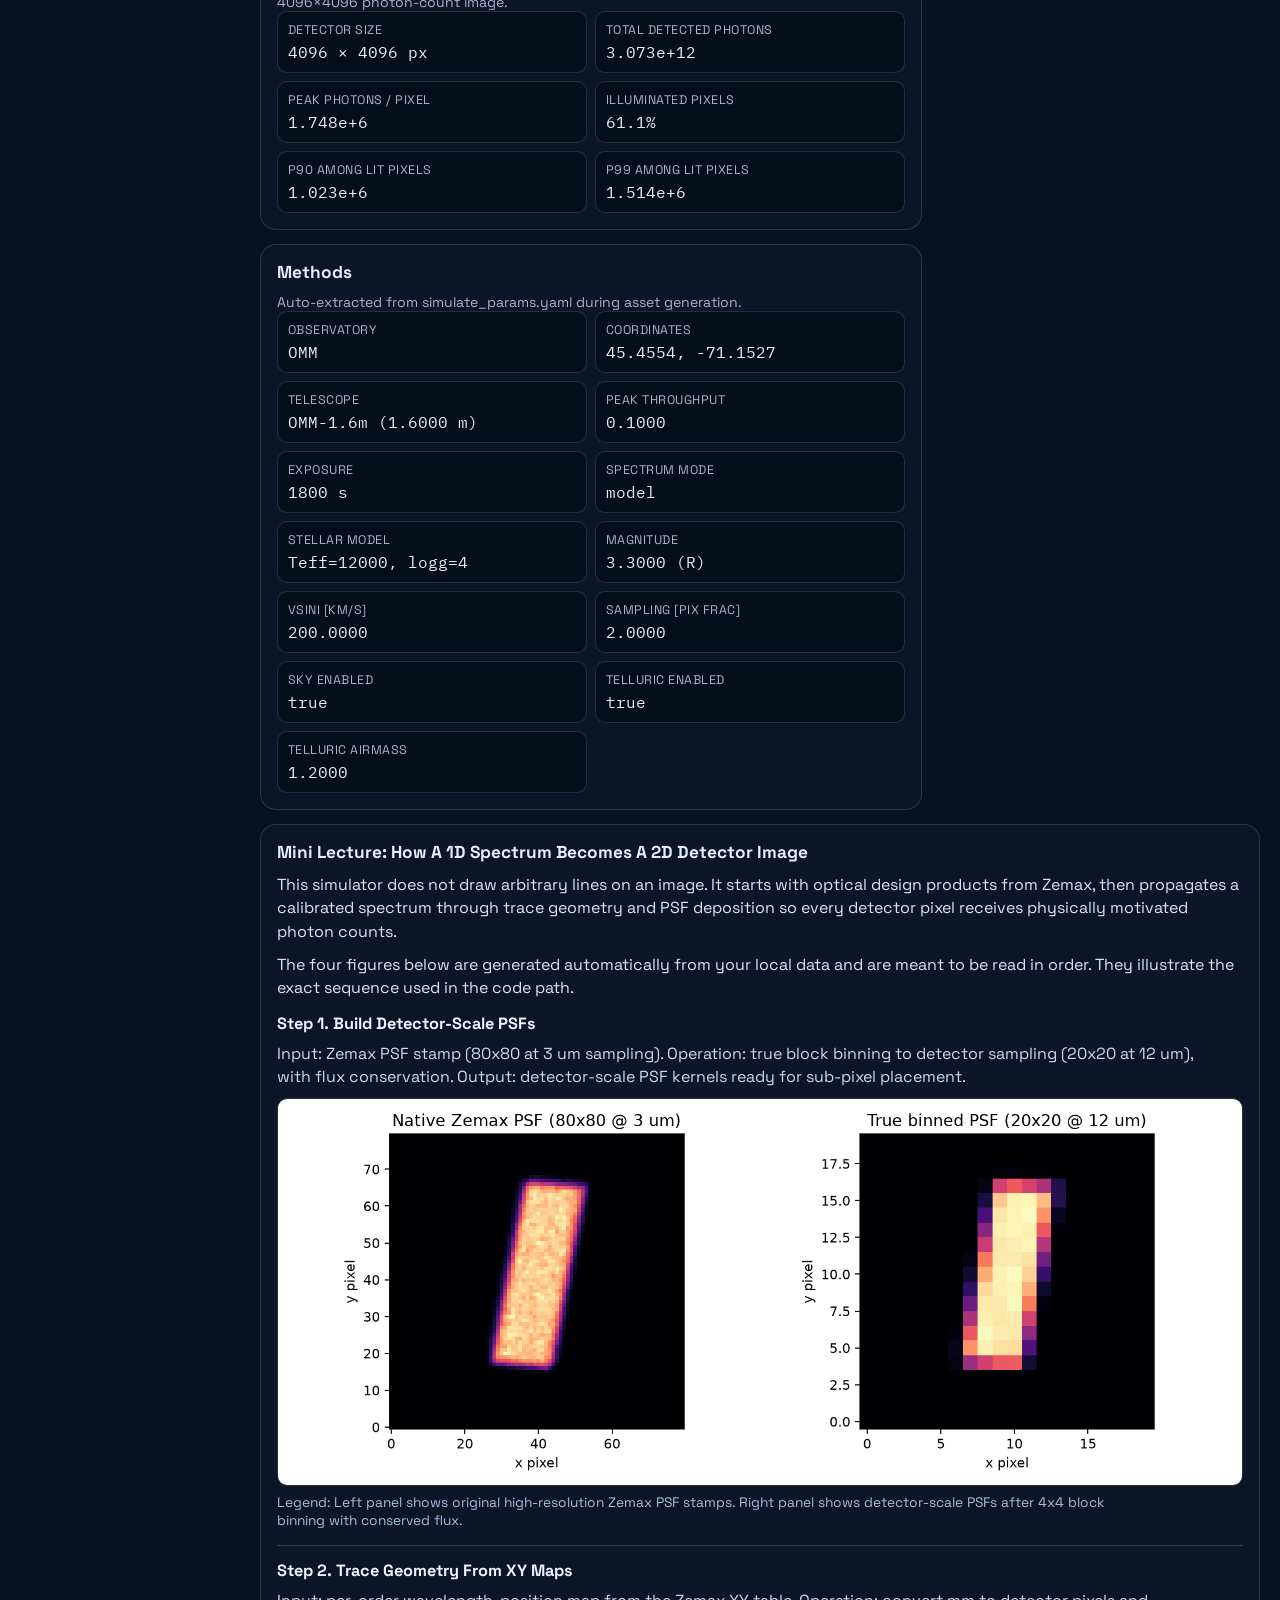
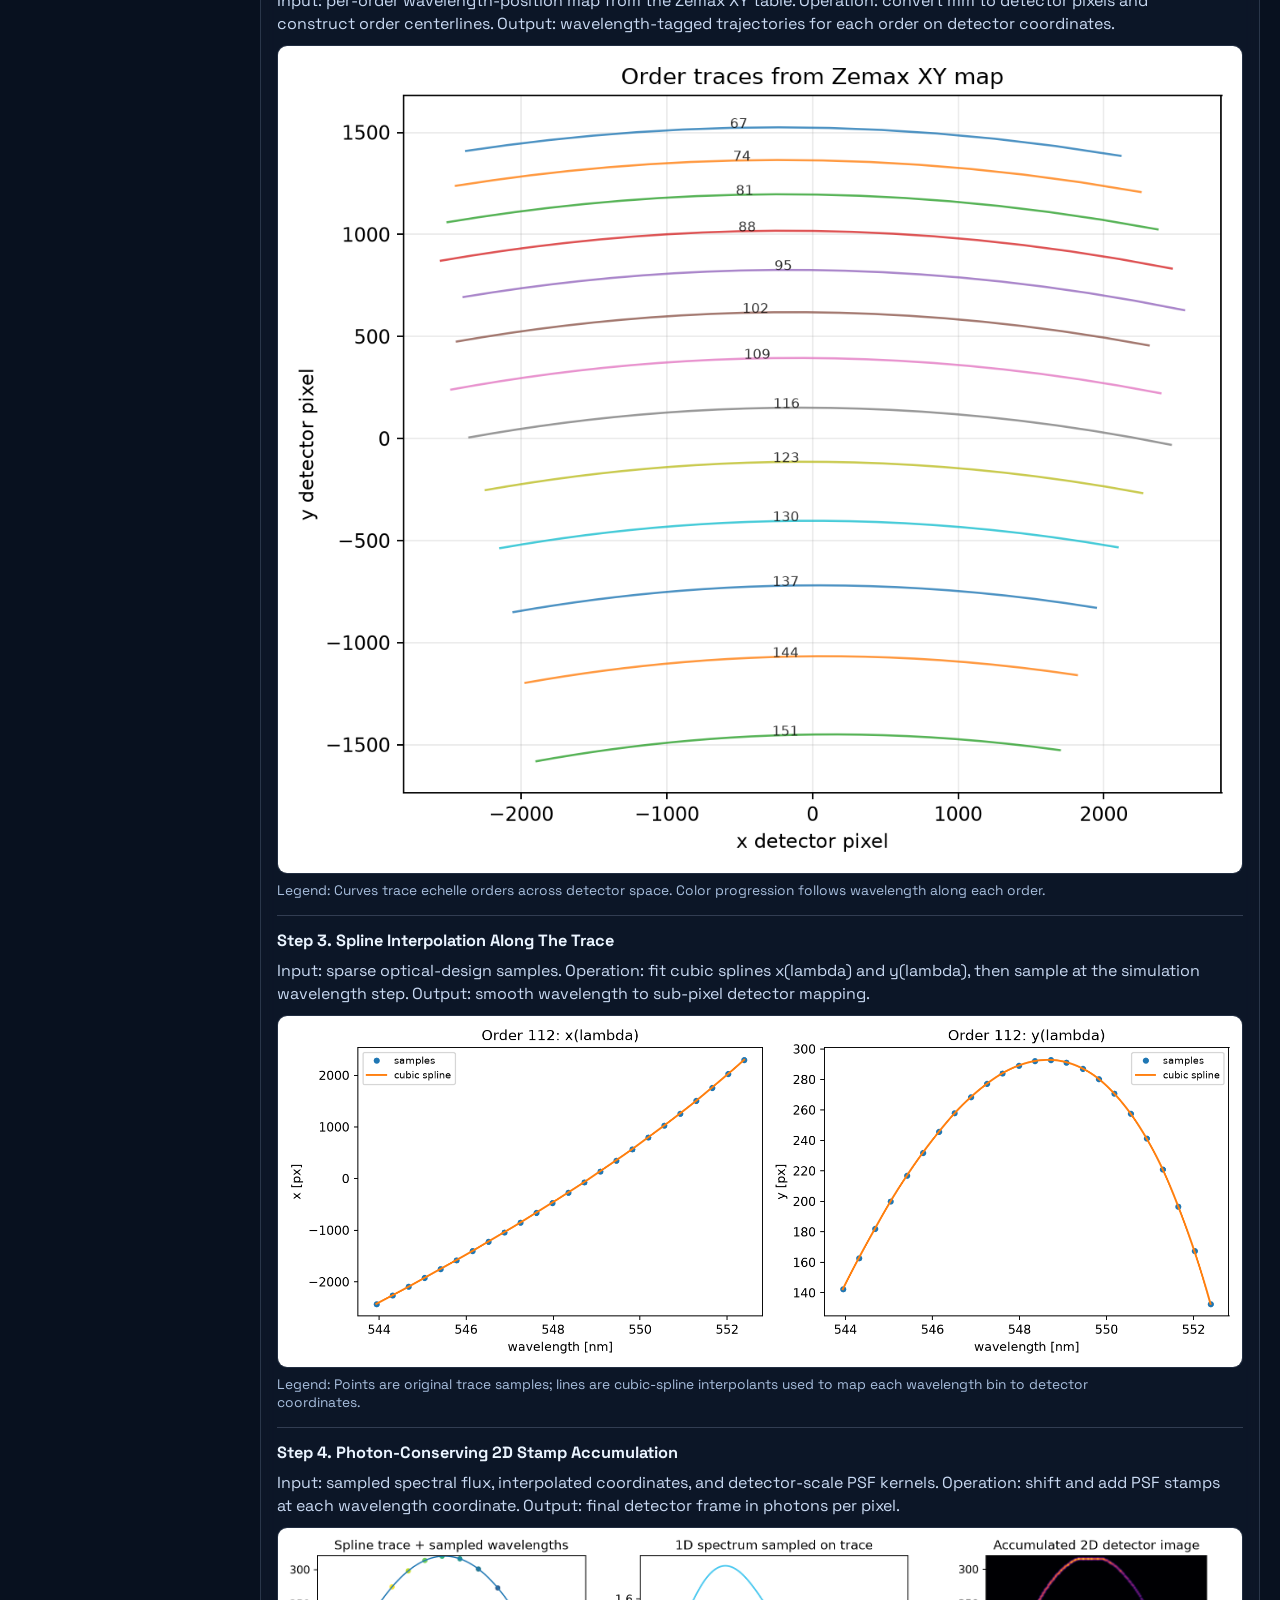
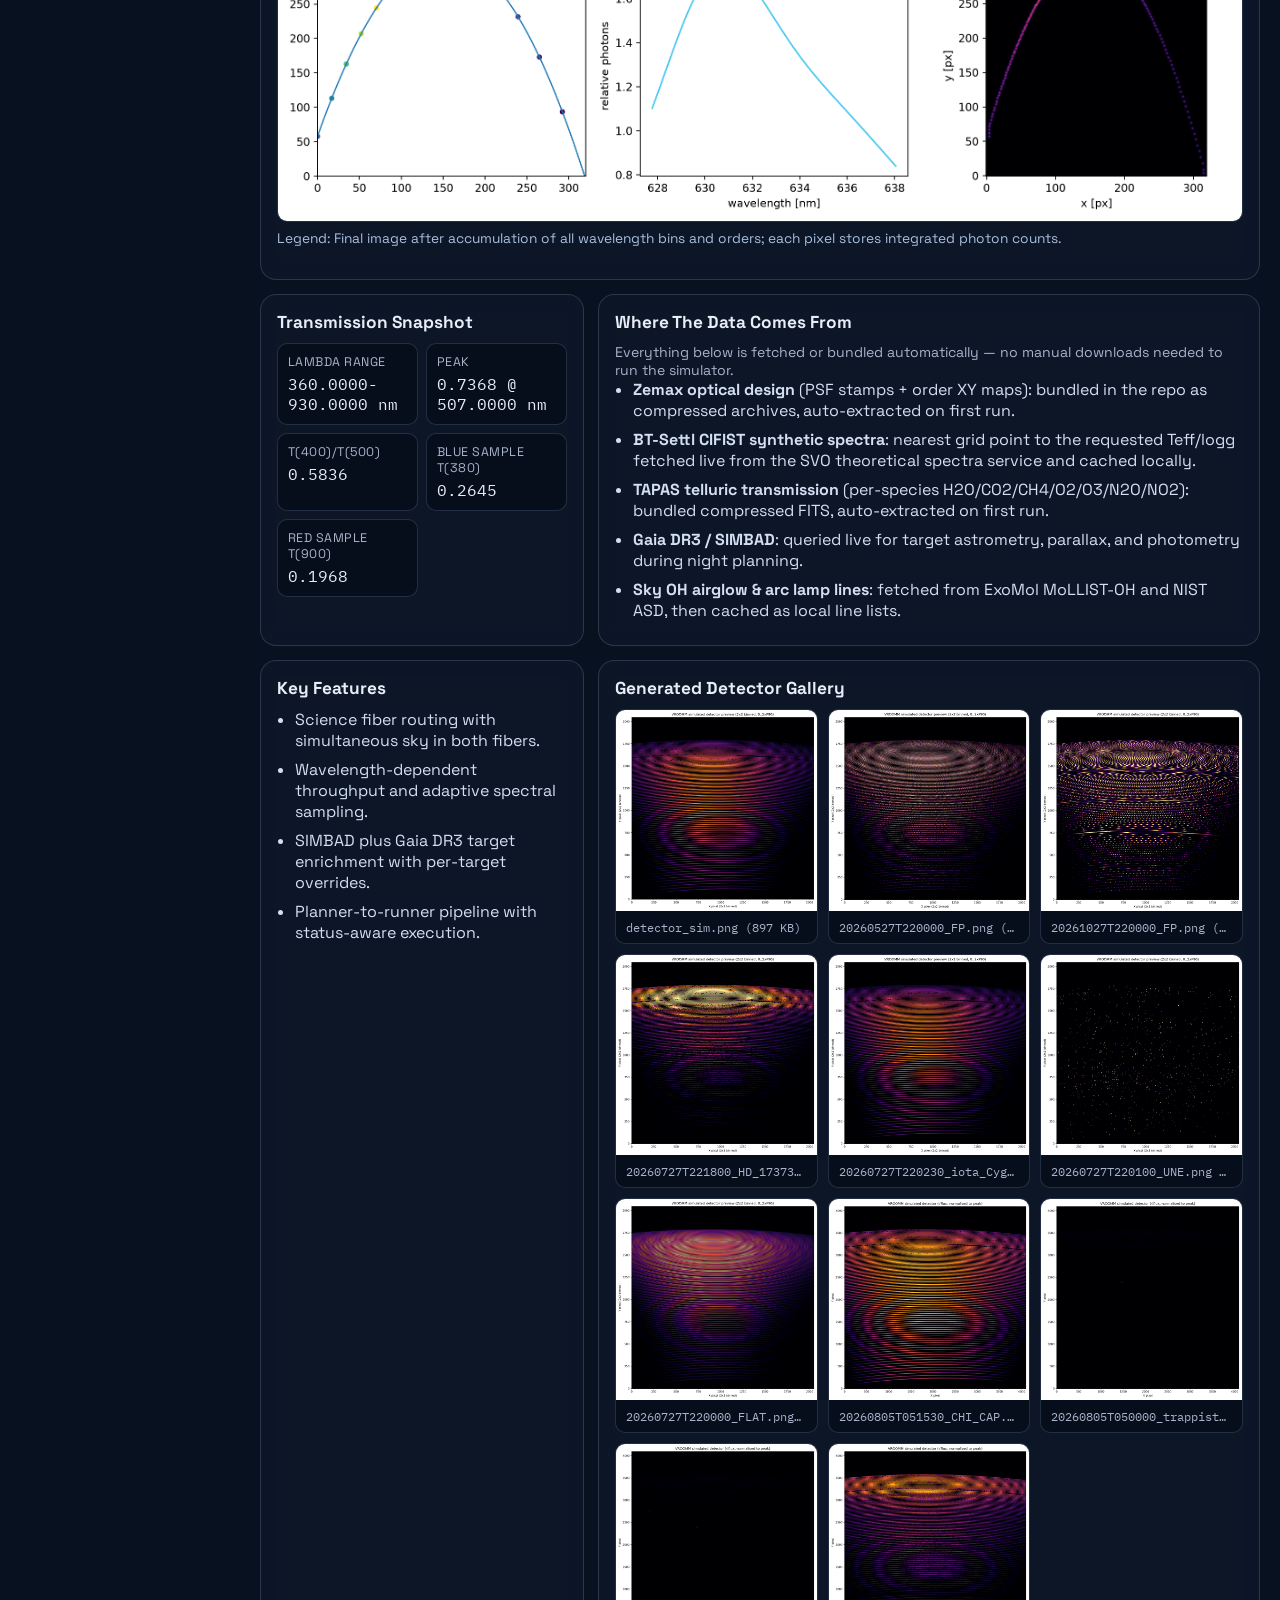
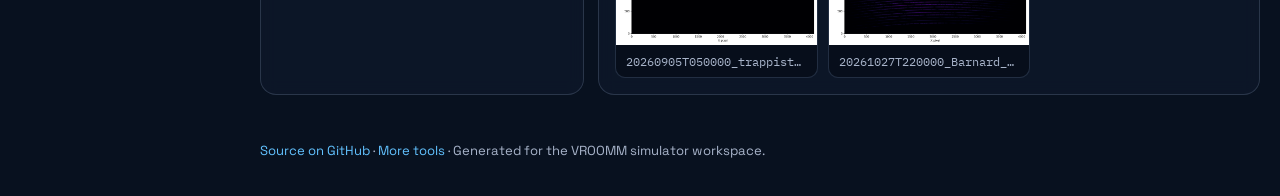
==== commit 725e06f1: "Switch to a sidebar layout (adopted from s1d-rama), fixed topbar Replaces the top hero banner with: " ====
--- a/index.html
+++ b/index.html
@@ -13,27 +13,50 @@
   <div class="bg-orb orb-a"></div>
   <div class="bg-orb orb-b"></div>
 
-  <div class="site-banner">
-    <div class="site-banner-inner">
-      <div class="site-logo-chip">
+  <div class="topbar">
+    <a href="https://github.com/eartigau/vroommisator" class="home-link" target="_blank">GitHub</a>
+    <a href="https://eartigau.github.io/" class="home-link">&larr; Home</a>
+  </div>
+
+  <div class="shell">
+    <nav class="sidebar" aria-label="Page navigation">
+      <div class="sidebar-logo">
         <img src="assets/vroomm_logo.png" alt="VROOMM logo" />
-      </div>
-      <div class="site-banner-text">
-        <h2>VROOMM Simulator</h2>
-        <p>Night planning &amp; physically motivated 2D detector synthesis &middot; OMM 1.6-m telescope</p>
-      </div>
-      <a href="https://eartigau.github.io/" class="home-link">&larr; Home</a>
-    </div>
-  </div>
-
-  <header class="hero">
-    <p class="eyebrow">Instrument Simulation Toolkit</p>
-    <h1>VROOMM</h1>
-    <p class="subtitle">Night planning, physically motivated detector synthesis, and batch execution for spectrograph simulation workflows.</p>
-  </header>
-
-  <main class="layout">
-    <section class="card span-3">
+        <span>VROOMM Simulator</span>
+      </div>
+      <div class="sidebar-sub">Night planning &amp; 2D detector synthesis &middot; OMM 1.6-m</div>
+
+      <span class="nav-label">Overview</span>
+      <a class="nav-link" href="#organization">How it's organized</a>
+      <a class="nav-link" href="#install">Local installation</a>
+      <a class="nav-link" href="#workflow">Daily workflow</a>
+
+      <span class="nav-label">Preview</span>
+      <a class="nav-link" href="#planner-gui">Planner GUI</a>
+      <a class="nav-link" href="#detector-preview">Detector preview</a>
+      <a class="nav-link" href="#color-preview">Perceptual-color preview</a>
+
+      <span class="nav-label">Results</span>
+      <a class="nav-link" href="#summary">Simulation summary</a>
+      <a class="nav-link" href="#methods">Methods</a>
+      <a class="nav-link" href="#lecture">Mini lecture</a>
+      <a class="nav-link" href="#transmission">Transmission snapshot</a>
+
+      <span class="nav-label">More</span>
+      <a class="nav-link" href="#data-sources">Where the data comes from</a>
+      <a class="nav-link" href="#features">Key features</a>
+      <a class="nav-link" href="#gallery">Gallery</a>
+    </nav>
+
+    <main class="main">
+      <header class="hero">
+        <p class="eyebrow">Instrument Simulation Toolkit</p>
+        <h1>VROOMM</h1>
+        <p class="subtitle">Night planning, physically motivated detector synthesis, and batch execution for spectrograph simulation workflows.</p>
+      </header>
+
+      <div class="layout">
+    <section id="organization" class="card span-3">
       <h2>How The Project Is Organized</h2>
       <p class="hint">
         Five plain-Python files cover the whole pipeline, from GUI to physics engine to this website.
@@ -51,7 +74,7 @@
       </ul>
     </section>
 
-    <section class="card span-2">
+    <section id="install" class="card span-2">
     <h2>Local Installation</h2>
       <div class="codeblock">
   git clone https://github.com/eartigau/vroommisator.git
@@ -70,7 +93,7 @@
     </p>
       </section>
 
-      <section class="card">
+      <section id="workflow" class="card">
     <h2>Daily Workflow (In Practice)</h2>
     <div class="codeblock">
   python night_planner.py
@@ -78,7 +101,7 @@
     <p class="hint">The planner drives the observing sequence and launches the runner. This is the only command you normally need day-to-day.</p>
     </section>
 
-    <section class="card">
+    <section id="planner-gui" class="card">
       <h2>Planner GUI</h2>
       <div class="image-frame">
         <img id="guiShot" src="assets/gui_screenshot.png" alt="Night planner screenshot" />
@@ -91,7 +114,7 @@
       </p>
     </section>
 
-    <section class="card">
+    <section id="detector-preview" class="card">
       <h2>Detector Preview</h2>
       <div class="image-frame">
         <img id="detectorPreview" src="assets/detector_sim.png" alt="Detector preview" />
@@ -99,7 +122,7 @@
       <p class="hint">PNG preview is true 2x2 binned and scaled to 0..2xP90.</p>
     </section>
 
-    <section class="card">
+    <section id="color-preview" class="card">
       <h2>Perceptual-Color Preview</h2>
       <div class="image-frame">
         <img id="detectorColorPreview" src="assets/detector_sim.jpg" alt="Perceptual-color detector preview" />
@@ -107,19 +130,19 @@
       <p class="hint">Hue = wavelength (blue &rarr; red, following the eye's spectral response). Brightness = sqrt(flux), so faint orders stay visible next to bright ones.</p>
     </section>
 
-    <section class="card span-2">
+    <section id="summary" class="card span-2">
       <h2>Simulation Summary</h2>
       <p id="statsIntro" class="hint"></p>
       <div id="statsGrid" class="stats-grid"></div>
     </section>
 
-    <section class="card span-2">
+    <section id="methods" class="card span-2">
       <h2>Methods</h2>
       <p class="hint">Auto-extracted from simulate_params.yaml during asset generation.</p>
       <div id="methodsGrid" class="stats-grid"></div>
     </section>
 
-    <section class="card span-3">
+    <section id="lecture" class="card span-3">
       <h2>Mini Lecture: How A 1D Spectrum Becomes A 2D Detector Image</h2>
       <div class="lecture">
         <p>
@@ -193,12 +216,12 @@
       </div>
     </section>
 
-    <section class="card">
+    <section id="transmission" class="card">
       <h2>Transmission Snapshot</h2>
       <div id="transmissionSummary" class="stats-grid"></div>
     </section>
 
-    <section class="card span-2">
+    <section id="data-sources" class="card span-2">
       <h2>Where The Data Comes From</h2>
       <p class="hint">Everything below is fetched or bundled automatically &mdash; no manual downloads needed to run the simulator.</p>
       <ul class="feature-list">
@@ -210,7 +233,7 @@
       </ul>
     </section>
 
-    <section class="card">
+    <section id="features" class="card">
       <h2>Key Features</h2>
       <ul class="feature-list">
         <li>Science fiber routing with simultaneous sky in both fibers.</li>
@@ -220,21 +243,23 @@
       </ul>
     </section>
 
-    <section class="card span-2">
+    <section id="gallery" class="card span-2">
       <h2>Generated Detector Gallery</h2>
       <div id="galleryGrid" class="gallery-grid"></div>
     </section>
-  </main>
-
-  <footer class="footer">
-    <p>
-      <a href="https://github.com/eartigau/vroommisator" target="_blank">Source on GitHub</a>
-      &middot;
-      <a href="https://eartigau.github.io/" target="_blank">More tools</a>
-      &middot;
-      Generated for the VROOMM simulator workspace.
-    </p>
-  </footer>
+      </div>
+
+      <footer class="footer">
+        <p>
+          <a href="https://github.com/eartigau/vroommisator" target="_blank">Source on GitHub</a>
+          &middot;
+          <a href="https://eartigau.github.io/" target="_blank">More tools</a>
+          &middot;
+          Generated for the VROOMM simulator workspace.
+        </p>
+      </footer>
+    </main>
+  </div>
 
   <div id="lightbox" class="lightbox" hidden>
     <button id="lightboxClose" class="lightbox-close" aria-label="Close" type="button">&times;</button>
--- a/styles.css
+++ b/styles.css
@@ -6,6 +6,7 @@
   --muted: #a8b4ca;
   --accent: #62c2ff;
   --line: rgba(200, 220, 255, 0.16);
+  --topbar-h: 49px;
 }
 
 * {
@@ -55,80 +56,123 @@
   bottom: -140px;
 }
 
-.site-banner {
-  background: linear-gradient(135deg, #0d1a2e 0%, #1c3a5e 100%);
-  box-shadow: 0 2px 10px rgba(0, 0, 0, 0.35);
-  position: relative;
-}
-
-.site-banner-inner {
-  max-width: 1180px;
-  margin: 0 auto;
-  padding: 14px 20px;
+.topbar {
+  position: sticky;
+  top: 0;
+  z-index: 20;
+  display: flex;
+  justify-content: flex-end;
+  align-items: center;
+  gap: 10px;
+  height: var(--topbar-h);
+  padding: 0 20px;
+  background: rgba(8, 17, 31, 0.92);
+  backdrop-filter: blur(8px);
+  border-bottom: 1px solid var(--line);
+}
+
+.shell {
+  display: grid;
+  grid-template-columns: 240px 1fr;
+  min-height: calc(100vh - var(--topbar-h));
+}
+
+.sidebar {
+  position: sticky;
+  top: var(--topbar-h);
+  height: calc(100vh - var(--topbar-h));
+  overflow-y: auto;
+  background: rgba(8, 17, 31, 0.55);
+  border-right: 1px solid var(--line);
+  padding: 1.75rem 1.1rem;
+  display: flex;
+  flex-direction: column;
+  gap: 0.3rem;
+}
+
+.sidebar-logo {
   display: flex;
   align-items: center;
-  gap: 16px;
-}
-
-.site-logo-chip {
-  background: #fff;
-  border-radius: 8px;
-  padding: 4px 8px;
-  display: inline-flex;
-  align-items: center;
-  flex-shrink: 0;
-  box-shadow: 0 1px 4px rgba(0, 0, 0, 0.3);
-}
-
-.site-logo-chip img {
-  height: 32px;
+  gap: 0.5rem;
+  margin-bottom: 0.2rem;
+}
+
+.sidebar-logo img {
+  height: 26px;
   width: auto;
   display: block;
-}
-
-.site-banner-text {
-  flex: 1;
-  min-width: 0;
-}
-
-.site-banner-text h2 {
-  margin: 0;
-  font-size: 1.05rem;
-  color: #fff;
-}
-
-.site-banner-text p {
-  margin: 2px 0 0;
-  font-size: 0.78rem;
-  color: rgba(232, 238, 248, 0.7);
-  white-space: nowrap;
-  overflow: hidden;
-  text-overflow: ellipsis;
+  background: #fff;
+  border-radius: 6px;
+  padding: 3px 6px;
+}
+
+.sidebar-logo span {
+  font-size: 0.98rem;
+  font-weight: 700;
+  color: var(--text);
+  letter-spacing: -0.01em;
+}
+
+.sidebar-sub {
+  font-size: 0.76rem;
+  color: var(--muted);
+  margin-bottom: 0.9rem;
+  line-height: 1.4;
 }
 
 .home-link {
   display: inline-block;
-  flex-shrink: 0;
+  width: fit-content;
   font-size: 0.78rem;
   font-weight: 700;
-  color: rgba(232, 238, 248, 0.85);
+  color: var(--muted);
   text-decoration: none;
   padding: 6px 14px;
   border-radius: 999px;
-  border: 1px solid rgba(232, 238, 248, 0.25);
+  border: 1px solid var(--line);
+  background: rgba(255, 255, 255, 0.04);
+}
+
+.home-link:hover {
+  color: var(--accent);
+  border-color: rgba(98, 194, 255, 0.4);
+  text-decoration: none;
+}
+
+.nav-label {
+  font-size: 0.68rem;
+  font-weight: 600;
+  text-transform: uppercase;
+  letter-spacing: 0.1em;
+  color: var(--muted);
+  margin: 0.9rem 0 0.35rem;
+}
+
+.nav-link {
+  display: block;
+  font-size: 0.83rem;
+  color: var(--muted);
+  padding: 0.28rem 0.5rem;
+  border-radius: 6px;
+  text-decoration: none;
+  transition: background 0.15s, color 0.15s;
+}
+
+.nav-link:hover {
   background: rgba(255, 255, 255, 0.06);
-}
-
-.home-link:hover {
-  color: #fff;
-  border-color: rgba(255, 255, 255, 0.5);
+  color: var(--text);
   text-decoration: none;
 }
 
+.main {
+  min-width: 0;
+  max-width: 1200px;
+  width: 100%;
+  margin: 0 auto;
+}
+
 .hero {
-  max-width: 1180px;
-  margin: 0 auto;
-  padding: 44px 20px 22px;
+  padding: 2.5rem 20px 22px;
 }
 
 .eyebrow {
@@ -154,8 +198,6 @@
 }
 
 .layout {
-  max-width: 1180px;
-  margin: 0 auto;
   padding: 8px 20px 28px;
   display: grid;
   grid-template-columns: repeat(3, minmax(0, 1fr));
@@ -423,8 +465,6 @@
 }
 
 .footer {
-  max-width: 1180px;
-  margin: 0 auto;
   padding: 6px 20px 24px;
   color: var(--muted);
   font-size: 0.82rem;
@@ -444,7 +484,15 @@
   }
 }
 
-@media (max-width: 720px) {
+@media (max-width: 760px) {
+  .shell {
+    grid-template-columns: 1fr;
+  }
+
+  .sidebar {
+    display: none;
+  }
+
   .layout {
     grid-template-columns: 1fr;
   }
@@ -468,8 +516,4 @@
   .lecture-figure img {
     width: 100%;
   }
-
-  .site-banner-text p {
-    display: none;
-  }
-}
+}
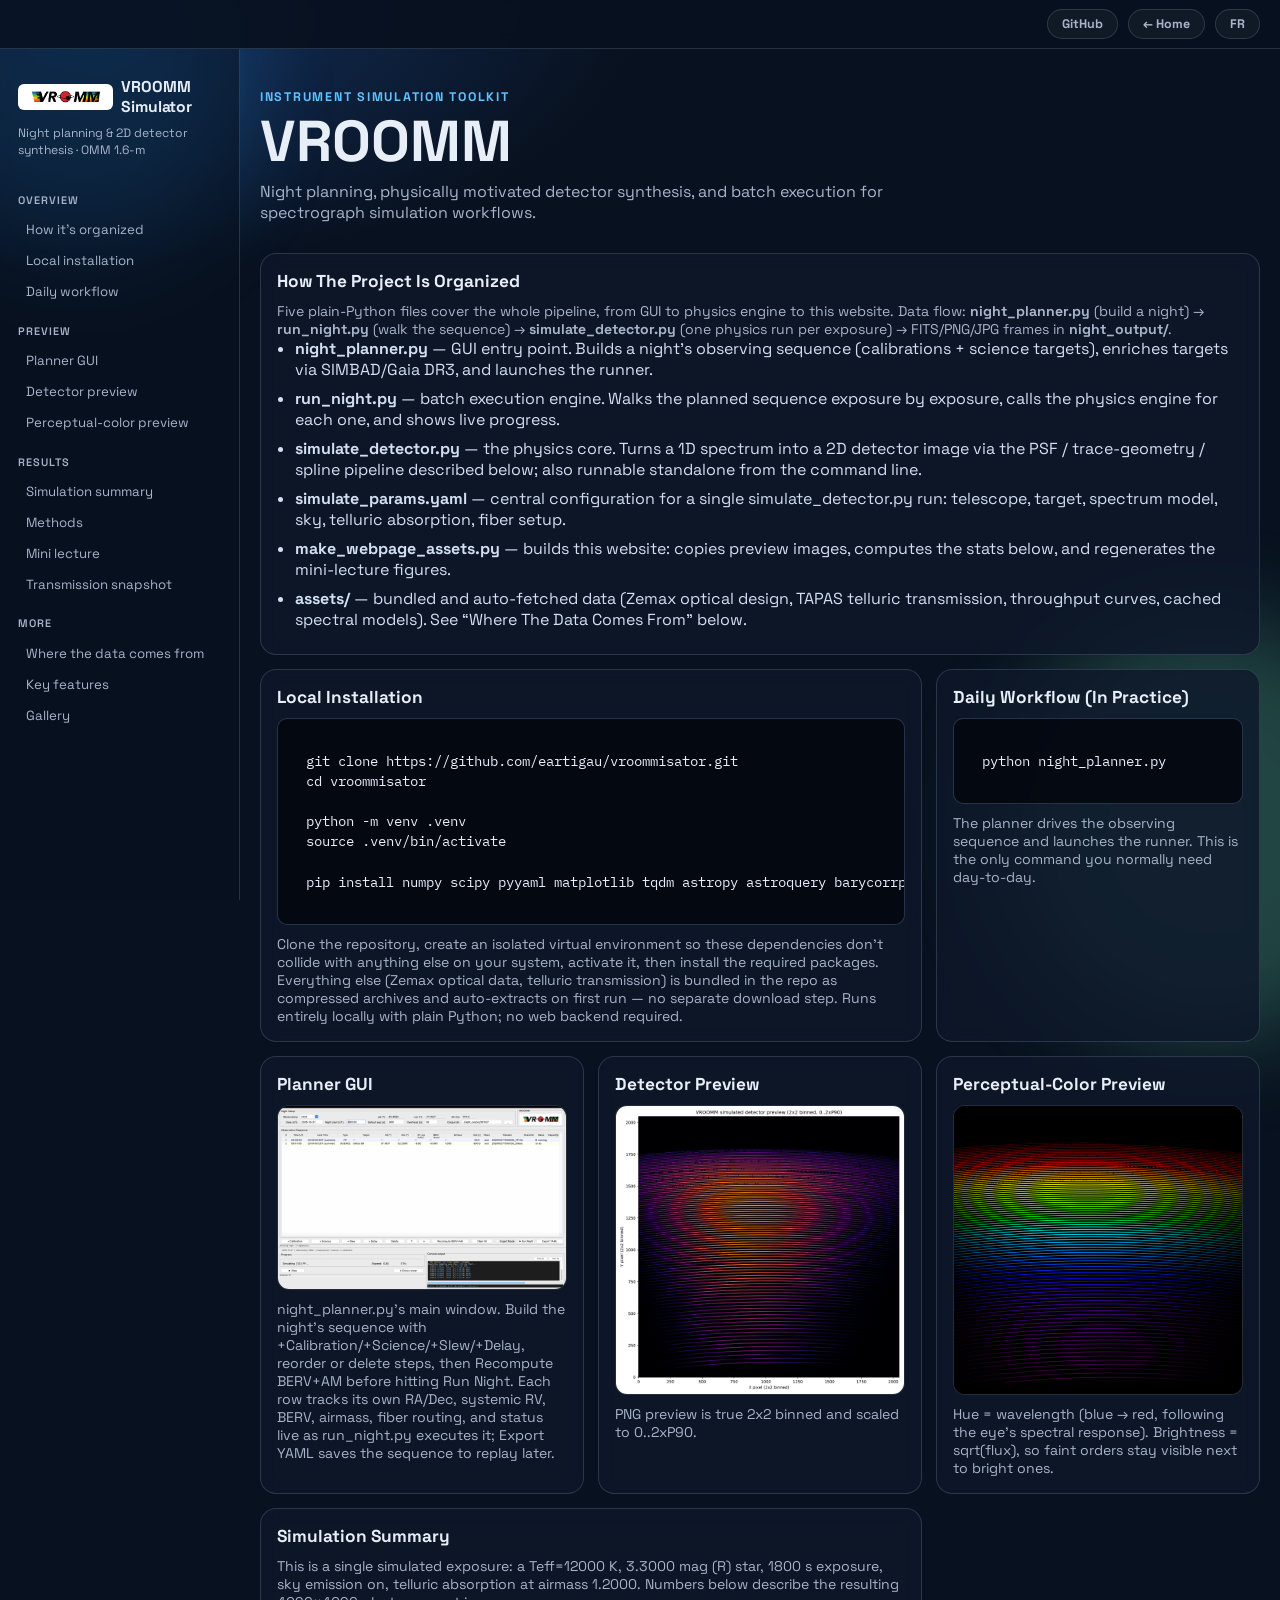
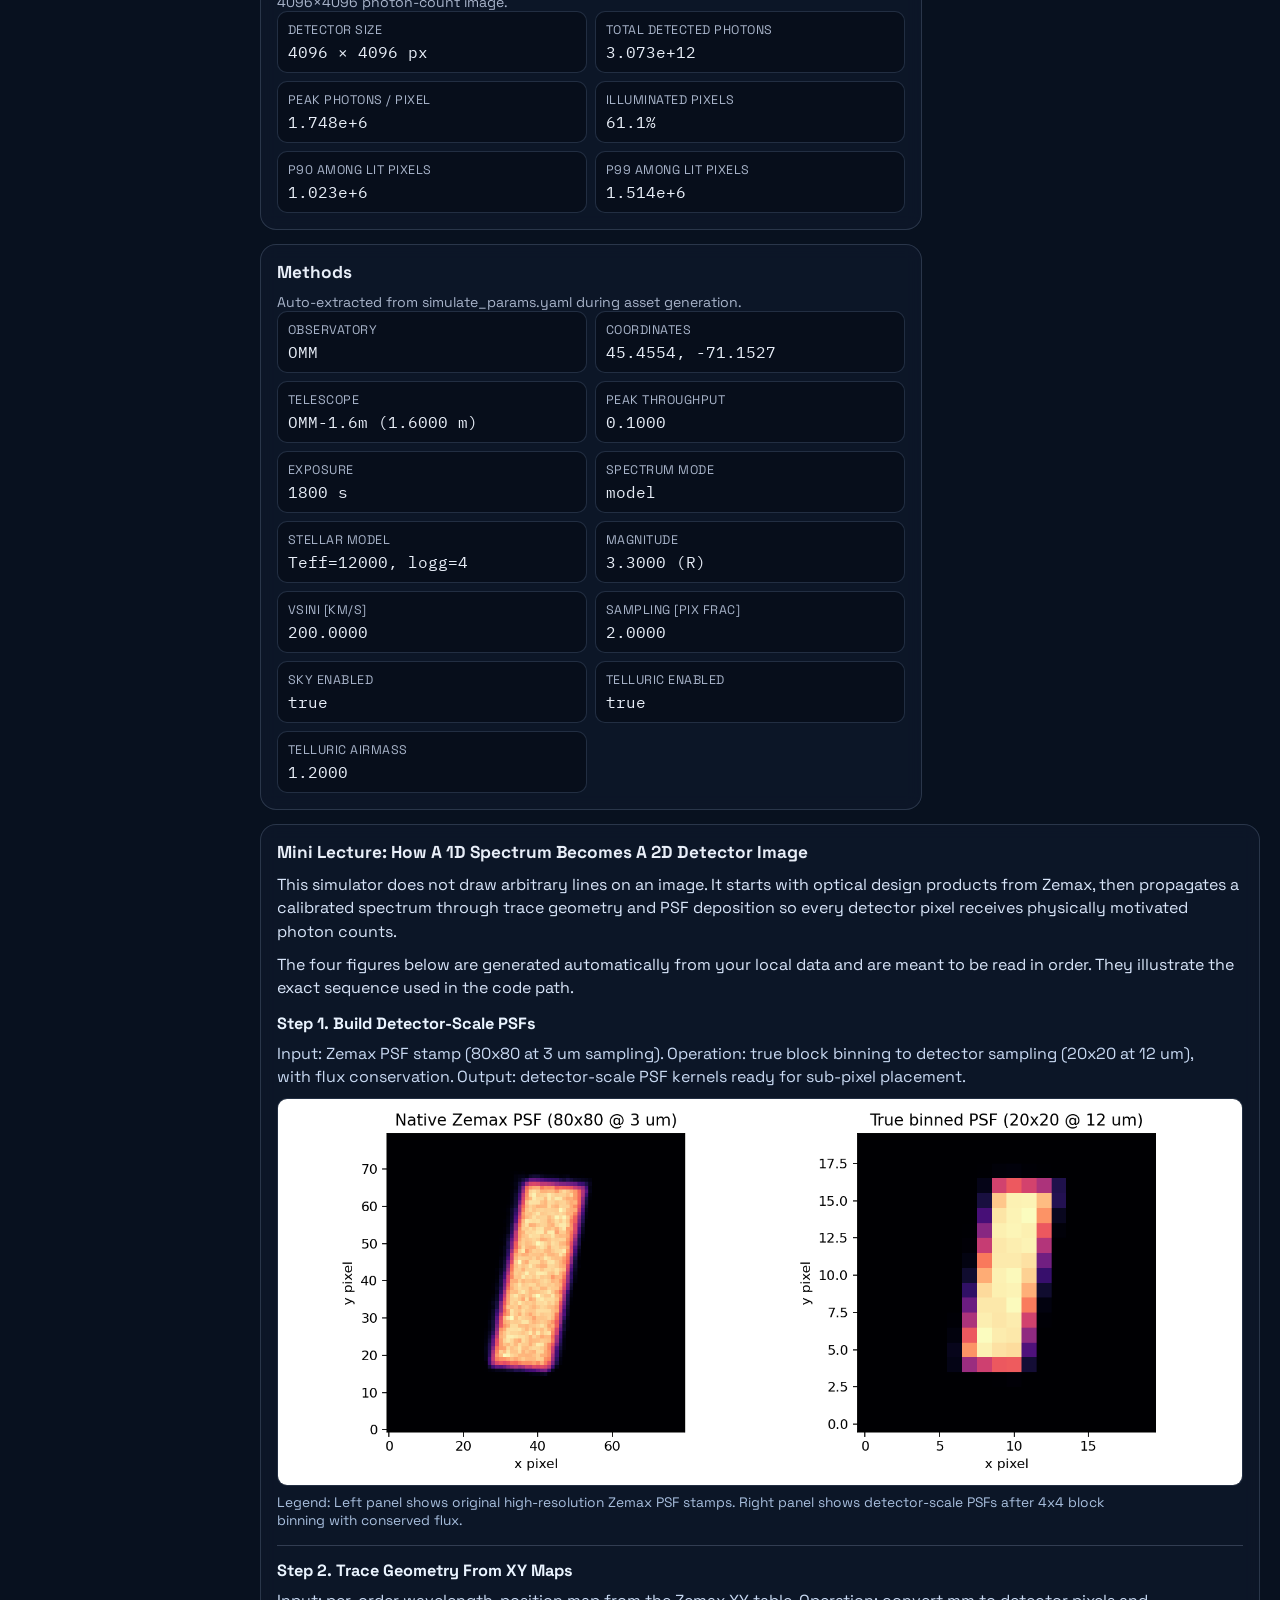
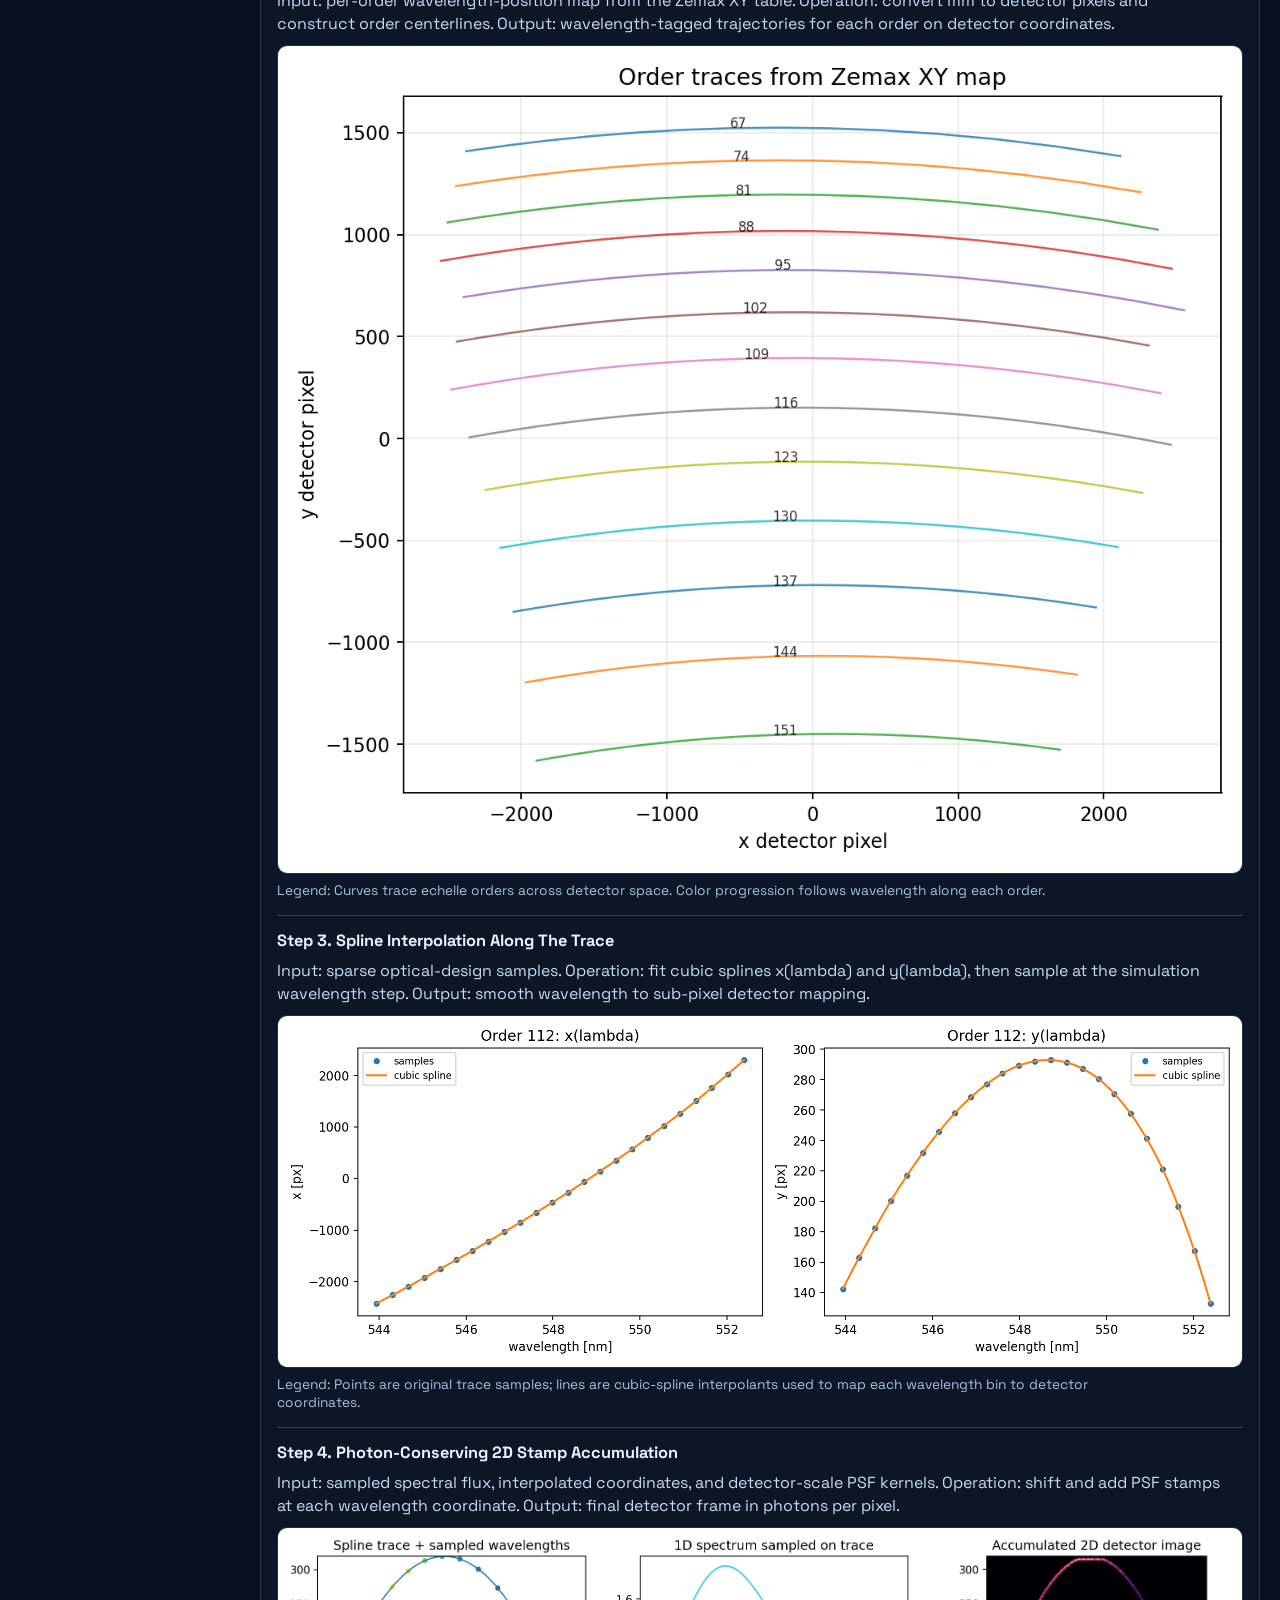
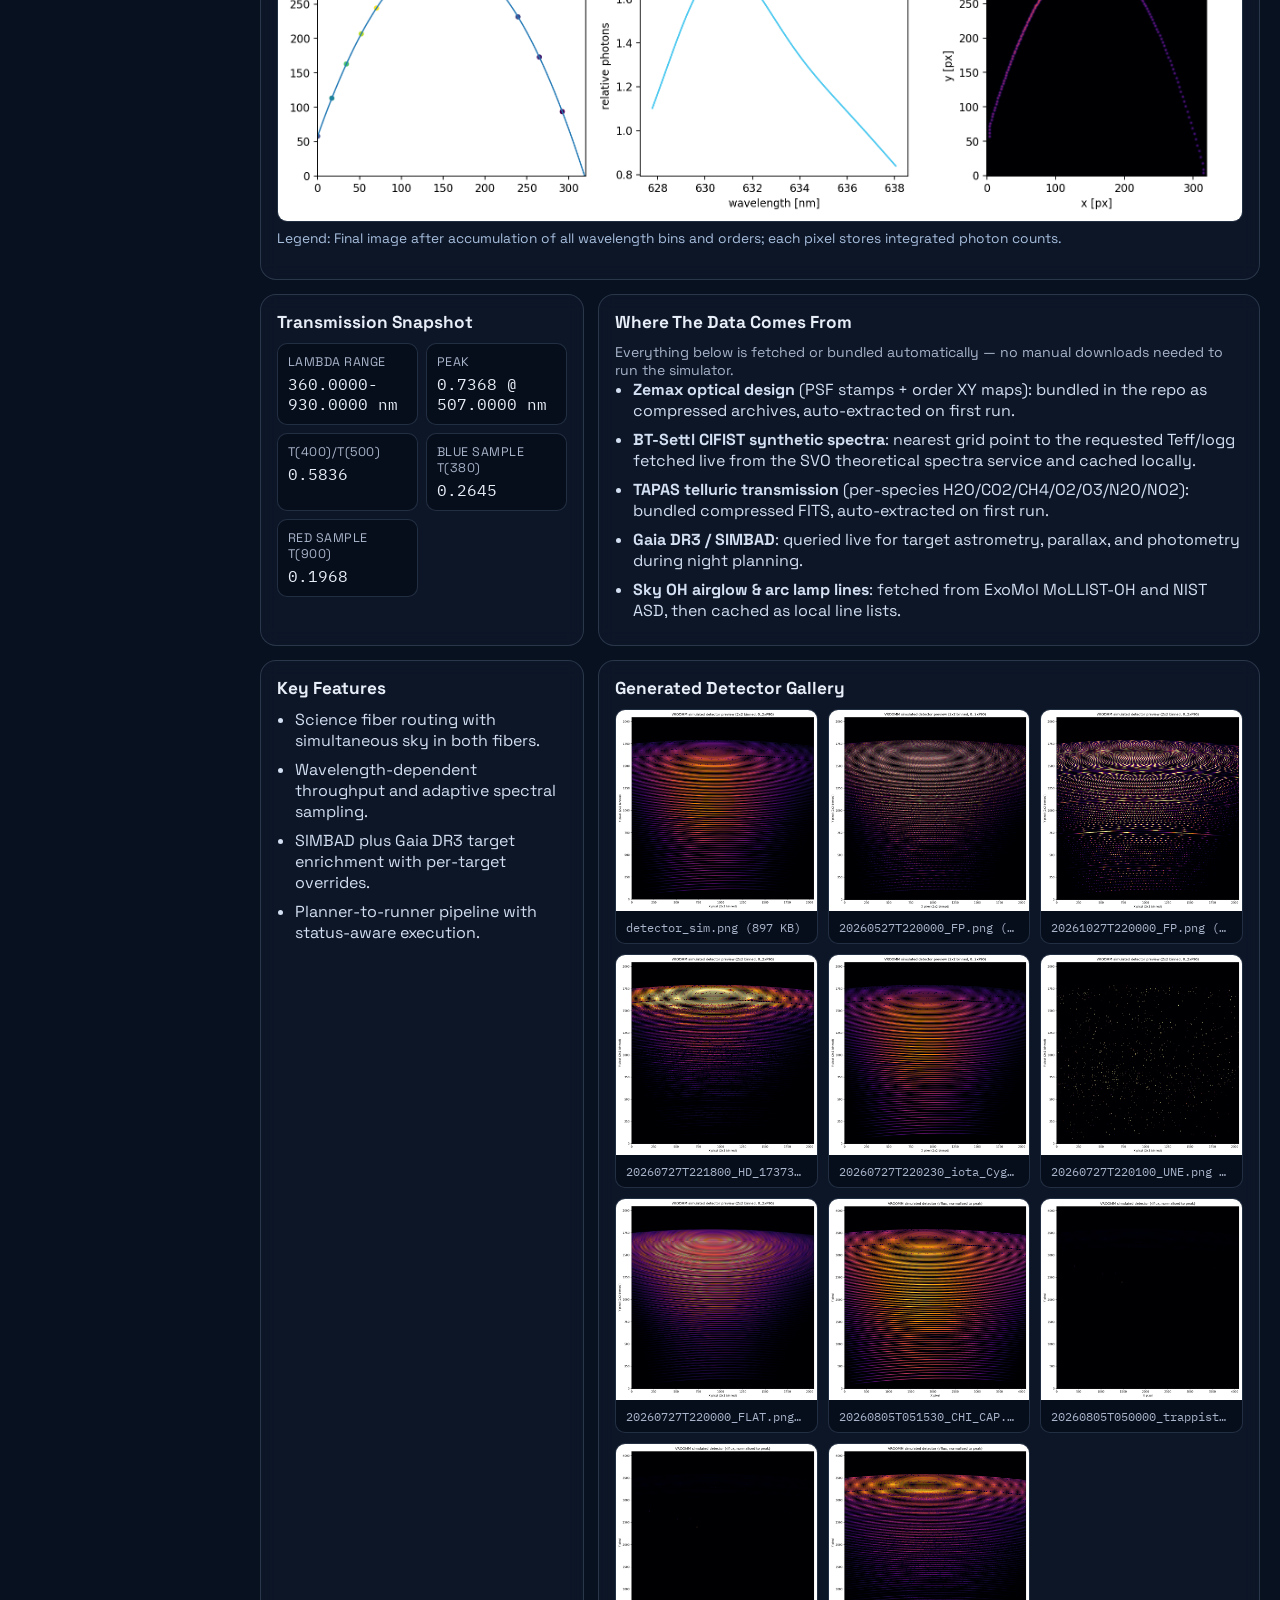
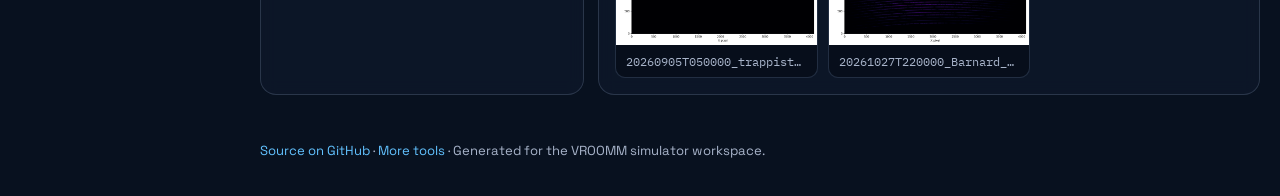
==== commit 02e7322e: "Add EN/FR toggle with browser-language detection to the VROOMM site Matches the bilingual pattern us" ====
--- a/index.html
+++ b/index.html
@@ -4,6 +4,35 @@
   <meta charset="utf-8" />
   <meta name="viewport" content="width=device-width, initial-scale=1" />
   <title>VROOMM Simulator Documentation</title>
+  <script>
+    (function () {
+      var stored = null;
+      try { stored = localStorage.getItem('vroommisator_lang'); } catch (e) {}
+      var lang = stored || (navigator.language || 'en').toLowerCase();
+      var html = document.documentElement;
+      if (lang.indexOf('fr') === 0) {
+        html.lang = 'fr';
+        html.classList.add('lang-fr');
+      } else {
+        html.lang = 'en';
+        html.classList.add('lang-en');
+      }
+    })();
+    function toggleLang() {
+      var html = document.documentElement;
+      var next = html.classList.contains('lang-fr') ? 'en' : 'fr';
+      html.classList.remove('lang-en', 'lang-fr');
+      html.classList.add('lang-' + next);
+      html.lang = next;
+      try { localStorage.setItem('vroommisator_lang', next); } catch (e) {}
+      document.getElementById('langBtn').textContent = next === 'fr' ? 'EN' : 'FR';
+      if (window.renderManifest) { window.renderManifest(); }
+    }
+    document.addEventListener('DOMContentLoaded', function () {
+      document.getElementById('langBtn').textContent =
+        document.documentElement.classList.contains('lang-fr') ? 'EN' : 'FR';
+    });
+  </script>
   <link rel="preconnect" href="https://fonts.googleapis.com">
   <link rel="preconnect" href="https://fonts.gstatic.com" crossorigin>
   <link href="https://fonts.googleapis.com/css2?family=Space+Grotesk:wght@400;500;700&family=IBM+Plex+Mono:wght@400;500&display=swap" rel="stylesheet">
@@ -15,7 +44,8 @@
 
   <div class="topbar">
     <a href="https://github.com/eartigau/vroommisator" class="home-link" target="_blank">GitHub</a>
-    <a href="https://eartigau.github.io/" class="home-link">&larr; Home</a>
+    <a href="https://eartigau.github.io/#outils" class="home-link">&larr; Home</a>
+    <button id="langBtn" class="home-link" type="button" onclick="toggleLang()">FR</button>
   </div>
 
   <div class="shell">
@@ -24,58 +54,85 @@
         <img src="assets/vroomm_logo.png" alt="VROOMM logo" />
         <span>VROOMM Simulator</span>
       </div>
-      <div class="sidebar-sub">Night planning &amp; 2D detector synthesis &middot; OMM 1.6-m</div>
-
-      <span class="nav-label">Overview</span>
-      <a class="nav-link" href="#organization">How it's organized</a>
-      <a class="nav-link" href="#install">Local installation</a>
-      <a class="nav-link" href="#workflow">Daily workflow</a>
-
-      <span class="nav-label">Preview</span>
-      <a class="nav-link" href="#planner-gui">Planner GUI</a>
-      <a class="nav-link" href="#detector-preview">Detector preview</a>
-      <a class="nav-link" href="#color-preview">Perceptual-color preview</a>
-
-      <span class="nav-label">Results</span>
-      <a class="nav-link" href="#summary">Simulation summary</a>
-      <a class="nav-link" href="#methods">Methods</a>
-      <a class="nav-link" href="#lecture">Mini lecture</a>
-      <a class="nav-link" href="#transmission">Transmission snapshot</a>
-
-      <span class="nav-label">More</span>
-      <a class="nav-link" href="#data-sources">Where the data comes from</a>
-      <a class="nav-link" href="#features">Key features</a>
-      <a class="nav-link" href="#gallery">Gallery</a>
+      <div class="sidebar-sub">
+        <span class="en">Night planning &amp; 2D detector synthesis &middot; OMM 1.6-m</span>
+        <span class="fr">Planification de nuit et synth&egrave;se d'image 2D &middot; OMM 1,6&nbsp;m</span>
+      </div>
+
+      <span class="nav-label en">Overview</span>
+      <span class="nav-label fr">Aper&ccedil;u</span>
+      <a class="nav-link" href="#organization"><span class="en">How it's organized</span><span class="fr">Organisation du projet</span></a>
+      <a class="nav-link" href="#install"><span class="en">Local installation</span><span class="fr">Installation locale</span></a>
+      <a class="nav-link" href="#workflow"><span class="en">Daily workflow</span><span class="fr">Utilisation quotidienne</span></a>
+
+      <span class="nav-label en">Preview</span>
+      <span class="nav-label fr">Visualisation</span>
+      <a class="nav-link" href="#planner-gui"><span class="en">Planner GUI</span><span class="fr">Interface du planificateur</span></a>
+      <a class="nav-link" href="#detector-preview"><span class="en">Detector preview</span><span class="fr">Aper&ccedil;u d&eacute;tecteur</span></a>
+      <a class="nav-link" href="#color-preview"><span class="en">Perceptual-color preview</span><span class="fr">Aper&ccedil;u en couleurs perceptuelles</span></a>
+
+      <span class="nav-label en">Results</span>
+      <span class="nav-label fr">R&eacute;sultats</span>
+      <a class="nav-link" href="#summary"><span class="en">Simulation summary</span><span class="fr">R&eacute;sum&eacute; de la simulation</span></a>
+      <a class="nav-link" href="#methods"><span class="en">Methods</span><span class="fr">M&eacute;thodes</span></a>
+      <a class="nav-link" href="#lecture"><span class="en">Mini lecture</span><span class="fr">Mini-cours</span></a>
+      <a class="nav-link" href="#transmission"><span class="en">Transmission snapshot</span><span class="fr">Aper&ccedil;u de la transmission</span></a>
+
+      <span class="nav-label en">More</span>
+      <span class="nav-label fr">Plus</span>
+      <a class="nav-link" href="#data-sources"><span class="en">Where the data comes from</span><span class="fr">Origine des donn&eacute;es</span></a>
+      <a class="nav-link" href="#features"><span class="en">Key features</span><span class="fr">Fonctionnalit&eacute;s cl&eacute;s</span></a>
+      <a class="nav-link" href="#gallery"><span class="en">Gallery</span><span class="fr">Galerie</span></a>
     </nav>
 
     <main class="main">
       <header class="hero">
-        <p class="eyebrow">Instrument Simulation Toolkit</p>
+        <p class="eyebrow">
+          <span class="en">Instrument Simulation Toolkit</span>
+          <span class="fr">Bo&icirc;te &agrave; outils de simulation d'instrument</span>
+        </p>
         <h1>VROOMM</h1>
-        <p class="subtitle">Night planning, physically motivated detector synthesis, and batch execution for spectrograph simulation workflows.</p>
+        <p class="subtitle">
+          <span class="en">Night planning, physically motivated detector synthesis, and batch execution for spectrograph simulation workflows.</span>
+          <span class="fr">Planification de nuit, synth&egrave;se physique du d&eacute;tecteur et ex&eacute;cution par lots pour les flux de travail de simulation de spectrographe.</span>
+        </p>
       </header>
 
       <div class="layout">
     <section id="organization" class="card span-3">
-      <h2>How The Project Is Organized</h2>
+      <h2><span class="en">How The Project Is Organized</span><span class="fr">Comment le projet est organis&eacute;</span></h2>
       <p class="hint">
-        Five plain-Python files cover the whole pipeline, from GUI to physics engine to this website.
-        Data flow: <strong>night_planner.py</strong> (build a night) &rarr; <strong>run_night.py</strong>
-        (walk the sequence) &rarr; <strong>simulate_detector.py</strong> (one physics run per exposure)
-        &rarr; FITS/PNG/JPG frames in <strong>night_output/</strong>.
+        <span class="en">
+          Five plain-Python files cover the whole pipeline, from GUI to physics engine to this website.
+          Data flow: <strong>night_planner.py</strong> (build a night) &rarr; <strong>run_night.py</strong>
+          (walk the sequence) &rarr; <strong>simulate_detector.py</strong> (one physics run per exposure)
+          &rarr; FITS/PNG/JPG frames in <strong>night_output/</strong>.
+        </span>
+        <span class="fr">
+          Cinq fichiers Python couvrent tout le pipeline, de l'interface graphique au moteur physique jusqu'&agrave; ce site.
+          Flux de donn&eacute;es&nbsp;: <strong>night_planner.py</strong> (construire une nuit) &rarr; <strong>run_night.py</strong>
+          (parcourir la s&eacute;quence) &rarr; <strong>simulate_detector.py</strong> (une ex&eacute;cution physique par pose)
+          &rarr; images FITS/PNG/JPG dans <strong>night_output/</strong>.
+        </span>
       </p>
       <ul class="feature-list">
-        <li><strong>night_planner.py</strong> &mdash; GUI entry point. Builds a night's observing sequence (calibrations + science targets), enriches targets via SIMBAD/Gaia DR3, and launches the runner.</li>
-        <li><strong>run_night.py</strong> &mdash; batch execution engine. Walks the planned sequence exposure by exposure, calls the physics engine for each one, and shows live progress.</li>
-        <li><strong>simulate_detector.py</strong> &mdash; the physics core. Turns a 1D spectrum into a 2D detector image via the PSF / trace-geometry / spline pipeline described below; also runnable standalone from the command line.</li>
-        <li><strong>simulate_params.yaml</strong> &mdash; central configuration for a single simulate_detector.py run: telescope, target, spectrum model, sky, telluric absorption, fiber setup.</li>
-        <li><strong>make_webpage_assets.py</strong> &mdash; builds this website: copies preview images, computes the stats below, and regenerates the mini-lecture figures.</li>
-        <li><strong>assets/</strong> &mdash; bundled and auto-fetched data (Zemax optical design, TAPAS telluric transmission, throughput curves, cached spectral models). See &ldquo;Where The Data Comes From&rdquo; below.</li>
+        <li class="en"><strong>night_planner.py</strong> &mdash; GUI entry point. Builds a night's observing sequence (calibrations + science targets), enriches targets via SIMBAD/Gaia DR3, and launches the runner.</li>
+        <li class="fr"><strong>night_planner.py</strong> &mdash; point d'entr&eacute;e de l'interface graphique. Construit la s&eacute;quence d'observation d'une nuit (calibrations + cibles scientifiques), enrichit les cibles via SIMBAD/Gaia DR3, et lance l'ex&eacute;cuteur.</li>
+        <li class="en"><strong>run_night.py</strong> &mdash; batch execution engine. Walks the planned sequence exposure by exposure, calls the physics engine for each one, and shows live progress.</li>
+        <li class="fr"><strong>run_night.py</strong> &mdash; moteur d'ex&eacute;cution par lots. Parcourt la s&eacute;quence planifi&eacute;e pose par pose, appelle le moteur physique pour chacune, et affiche la progression en direct.</li>
+        <li class="en"><strong>simulate_detector.py</strong> &mdash; the physics core. Turns a 1D spectrum into a 2D detector image via the PSF / trace-geometry / spline pipeline described below; also runnable standalone from the command line.</li>
+        <li class="fr"><strong>simulate_detector.py</strong> &mdash; le c&oelig;ur physique. Transforme un spectre 1D en image de d&eacute;tecteur 2D via le pipeline PSF / g&eacute;om&eacute;trie de trace / spline d&eacute;crit plus bas&nbsp;; peut aussi &ecirc;tre ex&eacute;cut&eacute; seul en ligne de commande.</li>
+        <li class="en"><strong>simulate_params.yaml</strong> &mdash; central configuration for a single simulate_detector.py run: telescope, target, spectrum model, sky, telluric absorption, fiber setup.</li>
+        <li class="fr"><strong>simulate_params.yaml</strong> &mdash; configuration centrale pour une ex&eacute;cution de simulate_detector.py&nbsp;: t&eacute;lescope, cible, mod&egrave;le spectral, ciel, absorption tellurique, configuration de fibre.</li>
+        <li class="en"><strong>make_webpage_assets.py</strong> &mdash; builds this website: copies preview images, computes the stats below, and regenerates the mini-lecture figures.</li>
+        <li class="fr"><strong>make_webpage_assets.py</strong> &mdash; construit ce site&nbsp;: copie les images d'aper&ccedil;u, calcule les statistiques ci-dessous, et r&eacute;g&eacute;n&egrave;re les figures du mini-cours.</li>
+        <li class="en"><strong>assets/</strong> &mdash; bundled and auto-fetched data (Zemax optical design, TAPAS telluric transmission, throughput curves, cached spectral models). See &ldquo;Where The Data Comes From&rdquo; below.</li>
+        <li class="fr"><strong>assets/</strong> &mdash; donn&eacute;es group&eacute;es et r&eacute;cup&eacute;r&eacute;es automatiquement (conception optique Zemax, transmission tellurique TAPAS, courbes de transmission, mod&egrave;les spectraux en cache). Voir &laquo;&nbsp;Origine des donn&eacute;es&nbsp;&raquo; plus bas.</li>
       </ul>
     </section>
 
     <section id="install" class="card span-2">
-    <h2>Local Installation</h2>
+    <h2><span class="en">Local Installation</span><span class="fr">Installation locale</span></h2>
       <div class="codeblock">
   git clone https://github.com/eartigau/vroommisator.git
   cd vroommisator
@@ -86,130 +143,222 @@
   pip install numpy scipy pyyaml matplotlib tqdm astropy astroquery barycorrpy pillow
       </div>
     <p class="hint">
-      Clone the repository, create an isolated virtual environment so these dependencies don't collide with
-      anything else on your system, activate it, then install the required packages. Everything else (Zemax
-      optical data, telluric transmission) is bundled in the repo as compressed archives and auto-extracts on
-      first run &mdash; no separate download step. Runs entirely locally with plain Python; no web backend required.
+      <span class="en">
+        Clone the repository, create an isolated virtual environment so these dependencies don't collide with
+        anything else on your system, activate it, then install the required packages. Everything else (Zemax
+        optical data, telluric transmission) is bundled in the repo as compressed archives and auto-extracts on
+        first run &mdash; no separate download step. Runs entirely locally with plain Python; no web backend required.
+      </span>
+      <span class="fr">
+        Clonez le d&eacute;p&ocirc;t, cr&eacute;ez un environnement virtuel isol&eacute; pour que ces d&eacute;pendances n'entrent pas en conflit
+        avec le reste de votre syst&egrave;me, activez-le, puis installez les paquets requis. Tout le reste (donn&eacute;es
+        optiques Zemax, transmission tellurique) est fourni dans le d&eacute;p&ocirc;t sous forme d'archives compress&eacute;es et
+        s'extrait automatiquement au premier lancement &mdash; aucun t&eacute;l&eacute;chargement s&eacute;par&eacute;. Fonctionne enti&egrave;rement en
+        local avec du Python pur&nbsp;; aucun serveur web requis.
+      </span>
     </p>
       </section>
 
       <section id="workflow" class="card">
-    <h2>Daily Workflow (In Practice)</h2>
+    <h2><span class="en">Daily Workflow (In Practice)</span><span class="fr">Utilisation quotidienne (en pratique)</span></h2>
     <div class="codeblock">
   python night_planner.py
     </div>
-    <p class="hint">The planner drives the observing sequence and launches the runner. This is the only command you normally need day-to-day.</p>
+    <p class="hint">
+      <span class="en">The planner drives the observing sequence and launches the runner. This is the only command you normally need day-to-day.</span>
+      <span class="fr">Le planificateur pilote la s&eacute;quence d'observation et lance l'ex&eacute;cuteur. C'est normalement la seule commande dont vous avez besoin au quotidien.</span>
+    </p>
     </section>
 
     <section id="planner-gui" class="card">
-      <h2>Planner GUI</h2>
+      <h2><span class="en">Planner GUI</span><span class="fr">Interface du planificateur</span></h2>
       <div class="image-frame">
         <img id="guiShot" src="assets/gui_screenshot.png" alt="Night planner screenshot" />
       </div>
       <p id="guiShotHint" class="hint">
-        night_planner.py's main window. Build the night's sequence with +Calibration/+Science/+Slew/+Delay,
-        reorder or delete steps, then Recompute BERV+AM before hitting Run Night. Each row tracks its own
-        RA/Dec, systemic RV, BERV, airmass, fiber routing, and status live as run_night.py executes it;
-        Export YAML saves the sequence to replay later.
+        <span class="en">
+          night_planner.py's main window. Build the night's sequence with +Calibration/+Science/+Slew/+Delay,
+          reorder or delete steps, then Recompute BERV+AM before hitting Run Night. Each row tracks its own
+          RA/Dec, systemic RV, BERV, airmass, fiber routing, and status live as run_night.py executes it;
+          Export YAML saves the sequence to replay later.
+        </span>
+        <span class="fr">
+          La fen&ecirc;tre principale de night_planner.py. Construisez la s&eacute;quence de la nuit avec
+          +Calibration/+Science/+Slew/+Delay, r&eacute;ordonnez ou supprimez des &eacute;tapes, puis Recompute BERV+AM avant
+          de lancer Run Night. Chaque ligne suit sa propre RA/Dec, RV syst&eacute;mique, BERV, masse d'air, routage de
+          fibre, et son statut en direct pendant l'ex&eacute;cution par run_night.py&nbsp;; Export YAML enregistre la
+          s&eacute;quence pour la rejouer plus tard.
+        </span>
       </p>
     </section>
 
     <section id="detector-preview" class="card">
-      <h2>Detector Preview</h2>
+      <h2><span class="en">Detector Preview</span><span class="fr">Aper&ccedil;u d&eacute;tecteur</span></h2>
       <div class="image-frame">
         <img id="detectorPreview" src="assets/detector_sim.png" alt="Detector preview" />
       </div>
-      <p class="hint">PNG preview is true 2x2 binned and scaled to 0..2xP90.</p>
+      <p class="hint">
+        <span class="en">PNG preview is true 2x2 binned and scaled to 0..2xP90.</span>
+        <span class="fr">L'aper&ccedil;u PNG est un vrai binning 2x2, mis &agrave; l'&eacute;chelle de 0 &agrave; 2&times;P90.</span>
+      </p>
     </section>
 
     <section id="color-preview" class="card">
-      <h2>Perceptual-Color Preview</h2>
+      <h2><span class="en">Perceptual-Color Preview</span><span class="fr">Aper&ccedil;u en couleurs perceptuelles</span></h2>
       <div class="image-frame">
         <img id="detectorColorPreview" src="assets/detector_sim.jpg" alt="Perceptual-color detector preview" />
       </div>
-      <p class="hint">Hue = wavelength (blue &rarr; red, following the eye's spectral response). Brightness = sqrt(flux), so faint orders stay visible next to bright ones.</p>
+      <p class="hint">
+        <span class="en">Hue = wavelength (blue &rarr; red, following the eye's spectral response). Brightness = sqrt(flux), so faint orders stay visible next to bright ones.</span>
+        <span class="fr">Teinte = longueur d'onde (bleu &rarr; rouge, selon la r&eacute;ponse spectrale de l'&oelig;il). Luminosit&eacute; = &radic;flux, pour que les ordres faibles restent visibles &agrave; c&ocirc;t&eacute; des plus brillants.</span>
+      </p>
     </section>
 
     <section id="summary" class="card span-2">
-      <h2>Simulation Summary</h2>
+      <h2><span class="en">Simulation Summary</span><span class="fr">R&eacute;sum&eacute; de la simulation</span></h2>
       <p id="statsIntro" class="hint"></p>
       <div id="statsGrid" class="stats-grid"></div>
     </section>
 
     <section id="methods" class="card span-2">
-      <h2>Methods</h2>
-      <p class="hint">Auto-extracted from simulate_params.yaml during asset generation.</p>
+      <h2><span class="en">Methods</span><span class="fr">M&eacute;thodes</span></h2>
+      <p class="hint">
+        <span class="en">Auto-extracted from simulate_params.yaml during asset generation.</span>
+        <span class="fr">Extrait automatiquement de simulate_params.yaml lors de la g&eacute;n&eacute;ration des ressources.</span>
+      </p>
       <div id="methodsGrid" class="stats-grid"></div>
     </section>
 
     <section id="lecture" class="card span-3">
-      <h2>Mini Lecture: How A 1D Spectrum Becomes A 2D Detector Image</h2>
+      <h2>
+        <span class="en">Mini Lecture: How A 1D Spectrum Becomes A 2D Detector Image</span>
+        <span class="fr">Mini-cours&nbsp;: comment un spectre 1D devient une image de d&eacute;tecteur 2D</span>
+      </h2>
       <div class="lecture">
-        <p>
+        <p class="en">
           This simulator does not draw arbitrary lines on an image. It starts with optical design products from Zemax,
           then propagates a calibrated spectrum through trace geometry and PSF deposition so every detector pixel receives
           physically motivated photon counts.
         </p>
-        <p>
+        <p class="fr">
+          Ce simulateur ne trace pas des lignes arbitraires sur une image. Il part des produits de conception optique
+          de Zemax, puis propage un spectre calibr&eacute; &agrave; travers la g&eacute;om&eacute;trie de trace et le d&eacute;p&ocirc;t de PSF, de sorte
+          que chaque pixel du d&eacute;tecteur re&ccedil;oive un nombre de photons physiquement motiv&eacute;.
+        </p>
+        <p class="en">
           The four figures below are generated automatically from your local data and are meant to be read in order.
           They illustrate the exact sequence used in the code path.
         </p>
+        <p class="fr">
+          Les quatre figures ci-dessous sont g&eacute;n&eacute;r&eacute;es automatiquement &agrave; partir de vos donn&eacute;es locales et sont
+          pens&eacute;es pour &ecirc;tre lues dans l'ordre. Elles illustrent la s&eacute;quence exacte utilis&eacute;e dans le code.
+        </p>
       </div>
       <div class="lecture-sections">
         <section class="lecture-section">
-          <h3>Step 1. Build Detector-Scale PSFs</h3>
-          <p>
+          <h3>
+            <span class="en">Step 1. Build Detector-Scale PSFs</span>
+            <span class="fr">&Eacute;tape 1. Construction des PSF &agrave; l'&eacute;chelle du d&eacute;tecteur</span>
+          </h3>
+          <p class="en">
             Input: Zemax PSF stamp (80x80 at 3 um sampling). Operation: true block binning to detector sampling
             (20x20 at 12 um), with flux conservation. Output: detector-scale PSF kernels ready for sub-pixel placement.
           </p>
+          <p class="fr">
+            Entr&eacute;e&nbsp;: vignette PSF Zemax (80&times;80 &agrave; 3&nbsp;&micro;m d'&eacute;chantillonnage). Op&eacute;ration&nbsp;: vrai binning par
+            blocs vers l'&eacute;chantillonnage du d&eacute;tecteur (20&times;20 &agrave; 12&nbsp;&micro;m), avec conservation du flux. Sortie&nbsp;:
+            noyaux PSF &agrave; l'&eacute;chelle du d&eacute;tecteur, pr&ecirc;ts pour un placement sous-pixel.
+          </p>
           <figure class="lecture-figure">
             <img src="assets/lecture_psf_construction.png" alt="PSF construction" />
-            <figcaption>
+            <figcaption class="en">
               Legend: Left panel shows original high-resolution Zemax PSF stamps. Right panel shows detector-scale PSFs
               after 4x4 block binning with conserved flux.
             </figcaption>
+            <figcaption class="fr">
+              L&eacute;gende&nbsp;: le panneau de gauche montre les vignettes PSF Zemax originales &agrave; haute r&eacute;solution. Le
+              panneau de droite montre les PSF &agrave; l'&eacute;chelle du d&eacute;tecteur apr&egrave;s un binning par blocs 4&times;4 &agrave; flux
+              conserv&eacute;.
+            </figcaption>
           </figure>
         </section>
 
         <section class="lecture-section">
-          <h3>Step 2. Trace Geometry From XY Maps</h3>
-          <p>
+          <h3>
+            <span class="en">Step 2. Trace Geometry From XY Maps</span>
+            <span class="fr">&Eacute;tape 2. G&eacute;om&eacute;trie de trace &agrave; partir des cartes XY</span>
+          </h3>
+          <p class="en">
             Input: per-order wavelength-position map from the Zemax XY table. Operation: convert mm to detector pixels
             and construct order centerlines. Output: wavelength-tagged trajectories for each order on detector coordinates.
           </p>
+          <p class="fr">
+            Entr&eacute;e&nbsp;: carte longueur d'onde-position par ordre, issue de la table XY de Zemax. Op&eacute;ration&nbsp;:
+            conversion des mm en pixels du d&eacute;tecteur et construction des lignes centrales de chaque ordre. Sortie&nbsp;:
+            trajectoires &eacute;tiquet&eacute;es en longueur d'onde pour chaque ordre, en coordonn&eacute;es du d&eacute;tecteur.
+          </p>
           <figure class="lecture-figure">
             <img src="assets/lecture_trace_map.png" alt="Trace geometry" />
-            <figcaption>
+            <figcaption class="en">
               Legend: Curves trace echelle orders across detector space. Color progression follows wavelength along each order.
+            </figcaption>
+            <figcaption class="fr">
+              L&eacute;gende&nbsp;: les courbes tracent les ordres &eacute;chelle &agrave; travers l'espace du d&eacute;tecteur. La progression
+              des couleurs suit la longueur d'onde le long de chaque ordre.
             </figcaption>
           </figure>
         </section>
 
         <section class="lecture-section">
-          <h3>Step 3. Spline Interpolation Along The Trace</h3>
-          <p>
+          <h3>
+            <span class="en">Step 3. Spline Interpolation Along The Trace</span>
+            <span class="fr">&Eacute;tape 3. Interpolation par spline le long de la trace</span>
+          </h3>
+          <p class="en">
             Input: sparse optical-design samples. Operation: fit cubic splines x(lambda) and y(lambda), then sample at the
             simulation wavelength step. Output: smooth wavelength to sub-pixel detector mapping.
           </p>
+          <p class="fr">
+            Entr&eacute;e&nbsp;: &eacute;chantillons &eacute;pars issus de la conception optique. Op&eacute;ration&nbsp;: ajustement de splines
+            cubiques x(&lambda;) et y(&lambda;), puis &eacute;chantillonnage au pas de longueur d'onde de la simulation. Sortie&nbsp;:
+            correspondance lisse entre longueur d'onde et position sous-pixel sur le d&eacute;tecteur.
+          </p>
           <figure class="lecture-figure">
             <img src="assets/lecture_spline_sampling.png" alt="Spline interpolation" />
-            <figcaption>
+            <figcaption class="en">
               Legend: Points are original trace samples; lines are cubic-spline interpolants used to map each wavelength bin
               to detector coordinates.
             </figcaption>
+            <figcaption class="fr">
+              L&eacute;gende&nbsp;: les points sont les &eacute;chantillons de trace originaux&nbsp;; les lignes sont les interpolants
+              par spline cubique utilis&eacute;s pour associer chaque intervalle de longueur d'onde &agrave; des coordonn&eacute;es
+              du d&eacute;tecteur.
+            </figcaption>
           </figure>
         </section>
 
         <section class="lecture-section">
-          <h3>Step 4. Photon-Conserving 2D Stamp Accumulation</h3>
-          <p>
+          <h3>
+            <span class="en">Step 4. Photon-Conserving 2D Stamp Accumulation</span>
+            <span class="fr">&Eacute;tape 4. Accumulation 2D des vignettes &agrave; photons conserv&eacute;s</span>
+          </h3>
+          <p class="en">
             Input: sampled spectral flux, interpolated coordinates, and detector-scale PSF kernels. Operation: shift and add
             PSF stamps at each wavelength coordinate. Output: final detector frame in photons per pixel.
           </p>
+          <p class="fr">
+            Entr&eacute;e&nbsp;: flux spectral &eacute;chantillonn&eacute;, coordonn&eacute;es interpol&eacute;es, et noyaux PSF &agrave; l'&eacute;chelle du
+            d&eacute;tecteur. Op&eacute;ration&nbsp;: d&eacute;calage et addition des vignettes PSF &agrave; chaque coordonn&eacute;e de longueur
+            d'onde. Sortie&nbsp;: image finale du d&eacute;tecteur, en photons par pixel.
+          </p>
           <figure class="lecture-figure">
             <img src="assets/lecture_image_assembly.png" alt="2D image assembly" />
-            <figcaption>
+            <figcaption class="en">
               Legend: Final image after accumulation of all wavelength bins and orders; each pixel stores integrated photon counts.
+            </figcaption>
+            <figcaption class="fr">
+              L&eacute;gende&nbsp;: image finale apr&egrave;s accumulation de tous les intervalles de longueur d'onde et de tous les
+              ordres&nbsp;; chaque pixel stocke un nombre de photons int&eacute;gr&eacute;.
             </figcaption>
           </figure>
         </section>
@@ -217,45 +366,58 @@
     </section>
 
     <section id="transmission" class="card">
-      <h2>Transmission Snapshot</h2>
+      <h2><span class="en">Transmission Snapshot</span><span class="fr">Aper&ccedil;u de la transmission</span></h2>
       <div id="transmissionSummary" class="stats-grid"></div>
     </section>
 
     <section id="data-sources" class="card span-2">
-      <h2>Where The Data Comes From</h2>
-      <p class="hint">Everything below is fetched or bundled automatically &mdash; no manual downloads needed to run the simulator.</p>
+      <h2><span class="en">Where The Data Comes From</span><span class="fr">Origine des donn&eacute;es</span></h2>
+      <p class="hint">
+        <span class="en">Everything below is fetched or bundled automatically &mdash; no manual downloads needed to run the simulator.</span>
+        <span class="fr">Tout ce qui suit est r&eacute;cup&eacute;r&eacute; ou fourni automatiquement&nbsp;: aucun t&eacute;l&eacute;chargement manuel n'est n&eacute;cessaire pour ex&eacute;cuter le simulateur.</span>
+      </p>
       <ul class="feature-list">
-        <li><strong>Zemax optical design</strong> (PSF stamps + order XY maps): bundled in the repo as compressed archives, auto-extracted on first run.</li>
-        <li><strong>BT-Settl CIFIST synthetic spectra</strong>: nearest grid point to the requested Teff/logg fetched live from the SVO theoretical spectra service and cached locally.</li>
-        <li><strong>TAPAS telluric transmission</strong> (per-species H2O/CO2/CH4/O2/O3/N2O/NO2): bundled compressed FITS, auto-extracted on first run.</li>
-        <li><strong>Gaia DR3 / SIMBAD</strong>: queried live for target astrometry, parallax, and photometry during night planning.</li>
-        <li><strong>Sky OH airglow &amp; arc lamp lines</strong>: fetched from ExoMol MoLLIST-OH and NIST ASD, then cached as local line lists.</li>
+        <li class="en"><strong>Zemax optical design</strong> (PSF stamps + order XY maps): bundled in the repo as compressed archives, auto-extracted on first run.</li>
+        <li class="fr"><strong>Conception optique Zemax</strong> (vignettes PSF + cartes XY des ordres)&nbsp;: fournie dans le d&eacute;p&ocirc;t sous forme d'archives compress&eacute;es, extraites automatiquement au premier lancement.</li>
+        <li class="en"><strong>BT-Settl CIFIST synthetic spectra</strong>: nearest grid point to the requested Teff/logg fetched live from the SVO theoretical spectra service and cached locally.</li>
+        <li class="fr"><strong>Spectres synth&eacute;tiques BT-Settl CIFIST</strong>&nbsp;: le point de grille le plus proche du Teff/logg demand&eacute; est r&eacute;cup&eacute;r&eacute; en direct depuis le service de spectres th&eacute;oriques SVO et mis en cache localement.</li>
+        <li class="en"><strong>TAPAS telluric transmission</strong> (per-species H2O/CO2/CH4/O2/O3/N2O/NO2): bundled compressed FITS, auto-extracted on first run.</li>
+        <li class="fr"><strong>Transmission tellurique TAPAS</strong> (par esp&egrave;ce H2O/CO2/CH4/O2/O3/N2O/NO2)&nbsp;: fichier FITS compress&eacute; fourni, extrait automatiquement au premier lancement.</li>
+        <li class="en"><strong>Gaia DR3 / SIMBAD</strong>: queried live for target astrometry, parallax, and photometry during night planning.</li>
+        <li class="fr"><strong>Gaia DR3 / SIMBAD</strong>&nbsp;: interrog&eacute;s en direct pour l'astrom&eacute;trie, la parallaxe et la photom&eacute;trie des cibles lors de la planification de nuit.</li>
+        <li class="en"><strong>Sky OH airglow &amp; arc lamp lines</strong>: fetched from ExoMol MoLLIST-OH and NIST ASD, then cached as local line lists.</li>
+        <li class="fr"><strong>Raies d'&eacute;mission du ciel (OH) et de lampe &agrave; arc</strong>&nbsp;: r&eacute;cup&eacute;r&eacute;es depuis ExoMol MoLLIST-OH et NIST ASD, puis mises en cache sous forme de listes de raies locales.</li>
       </ul>
     </section>
 
     <section id="features" class="card">
-      <h2>Key Features</h2>
+      <h2><span class="en">Key Features</span><span class="fr">Fonctionnalit&eacute;s cl&eacute;s</span></h2>
       <ul class="feature-list">
-        <li>Science fiber routing with simultaneous sky in both fibers.</li>
-        <li>Wavelength-dependent throughput and adaptive spectral sampling.</li>
-        <li>SIMBAD plus Gaia DR3 target enrichment with per-target overrides.</li>
-        <li>Planner-to-runner pipeline with status-aware execution.</li>
+        <li class="en">Science fiber routing with simultaneous sky in both fibers.</li>
+        <li class="fr">Routage de la fibre scientifique avec ciel simultan&eacute; dans les deux fibres.</li>
+        <li class="en">Wavelength-dependent throughput and adaptive spectral sampling.</li>
+        <li class="fr">Rendement d&eacute;pendant de la longueur d'onde et &eacute;chantillonnage spectral adaptatif.</li>
+        <li class="en">SIMBAD plus Gaia DR3 target enrichment with per-target overrides.</li>
+        <li class="fr">Enrichissement des cibles via SIMBAD et Gaia DR3, avec surcharges par cible.</li>
+        <li class="en">Planner-to-runner pipeline with status-aware execution.</li>
+        <li class="fr">Pipeline planificateur-ex&eacute;cuteur avec suivi d'&eacute;tat de l'ex&eacute;cution.</li>
       </ul>
     </section>
 
     <section id="gallery" class="card span-2">
-      <h2>Generated Detector Gallery</h2>
+      <h2><span class="en">Generated Detector Gallery</span><span class="fr">Galerie de d&eacute;tecteurs g&eacute;n&eacute;r&eacute;s</span></h2>
       <div id="galleryGrid" class="gallery-grid"></div>
     </section>
       </div>
 
       <footer class="footer">
         <p>
-          <a href="https://github.com/eartigau/vroommisator" target="_blank">Source on GitHub</a>
+          <a href="https://github.com/eartigau/vroommisator" target="_blank"><span class="en">Source on GitHub</span><span class="fr">Code source sur GitHub</span></a>
           &middot;
-          <a href="https://eartigau.github.io/" target="_blank">More tools</a>
+          <a href="https://eartigau.github.io/#outils" target="_blank"><span class="en">More tools</span><span class="fr">Plus d'outils</span></a>
           &middot;
-          Generated for the VROOMM simulator workspace.
+          <span class="en">Generated for the VROOMM simulator workspace.</span>
+          <span class="fr">G&eacute;n&eacute;r&eacute; pour l'espace de travail du simulateur VROOMM.</span>
         </p>
       </footer>
     </main>
--- a/styles.css
+++ b/styles.css
@@ -16,6 +16,14 @@
 a {
   color: var(--accent);
   text-decoration: none;
+}
+
+html.lang-en .fr { display: none; }
+html.lang-fr .en { display: none; }
+
+#langBtn {
+  cursor: pointer;
+  font-family: inherit;
 }
 
 a:hover {
